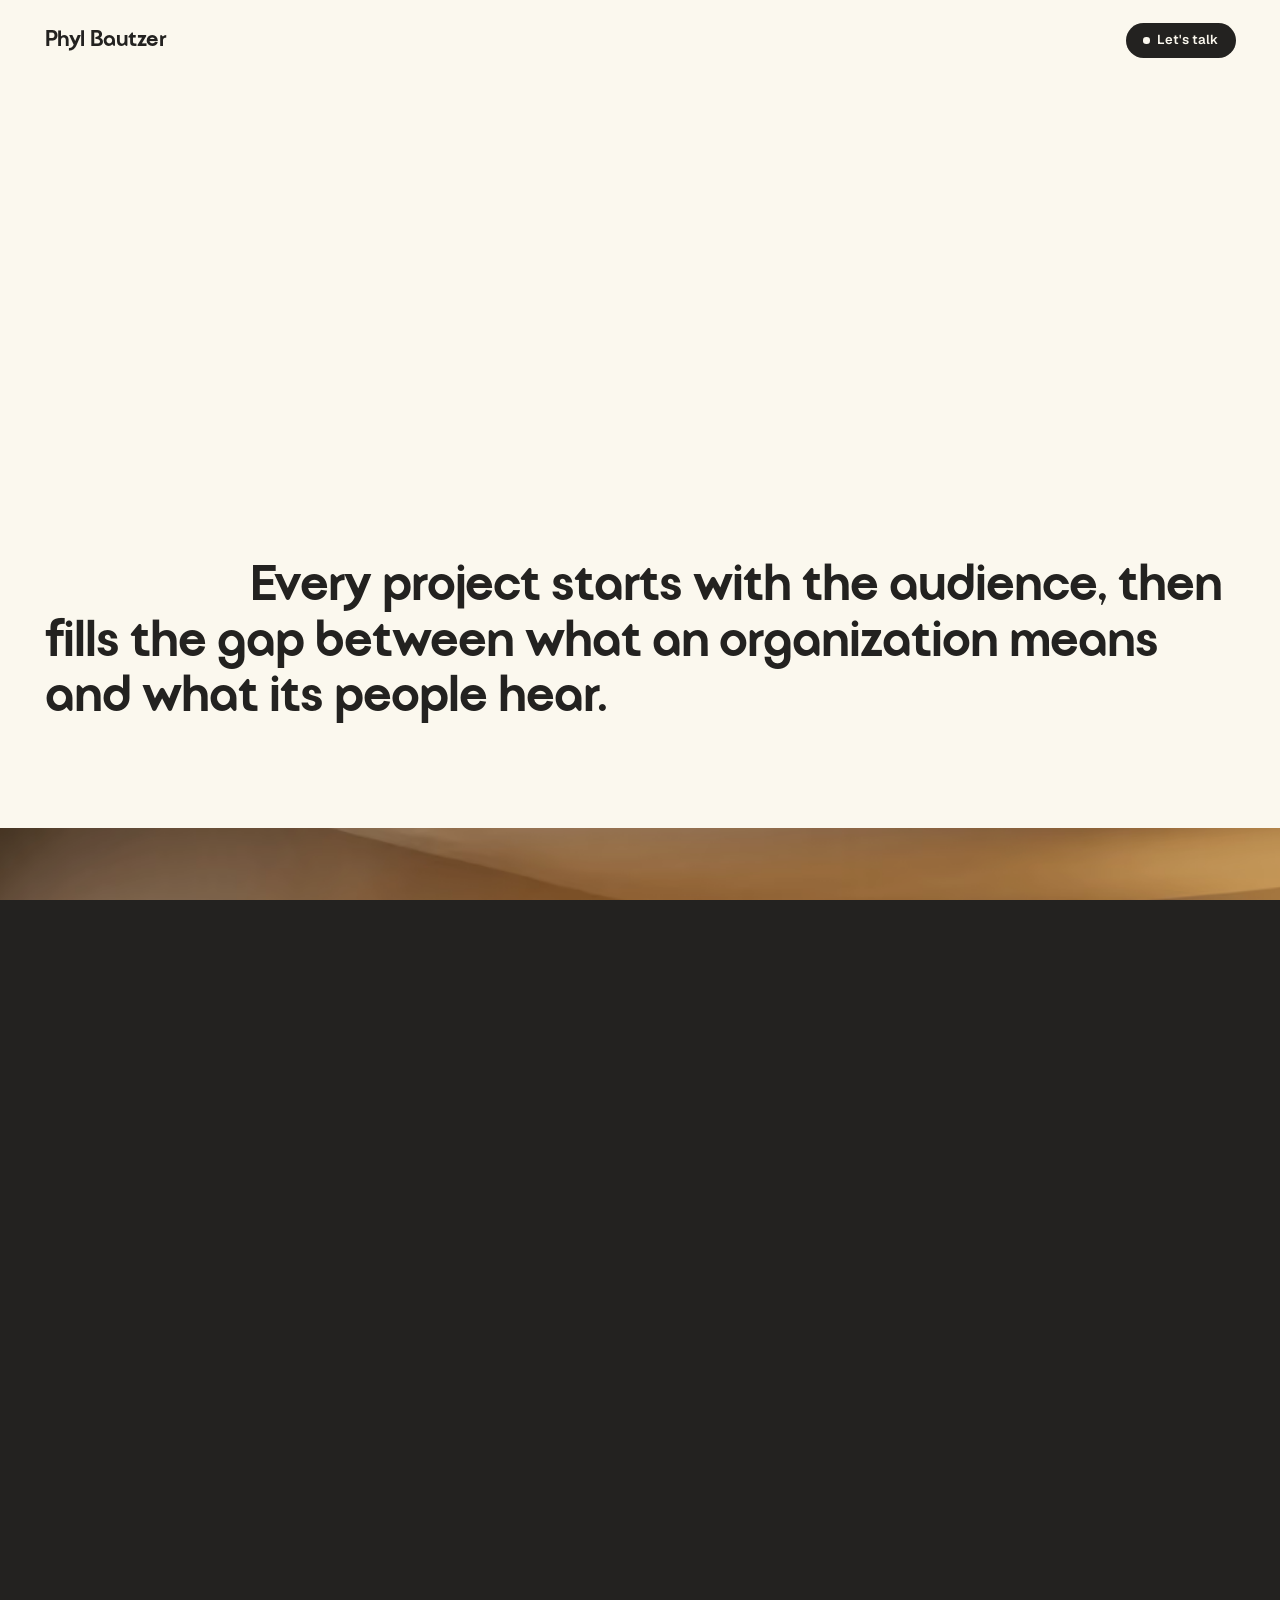
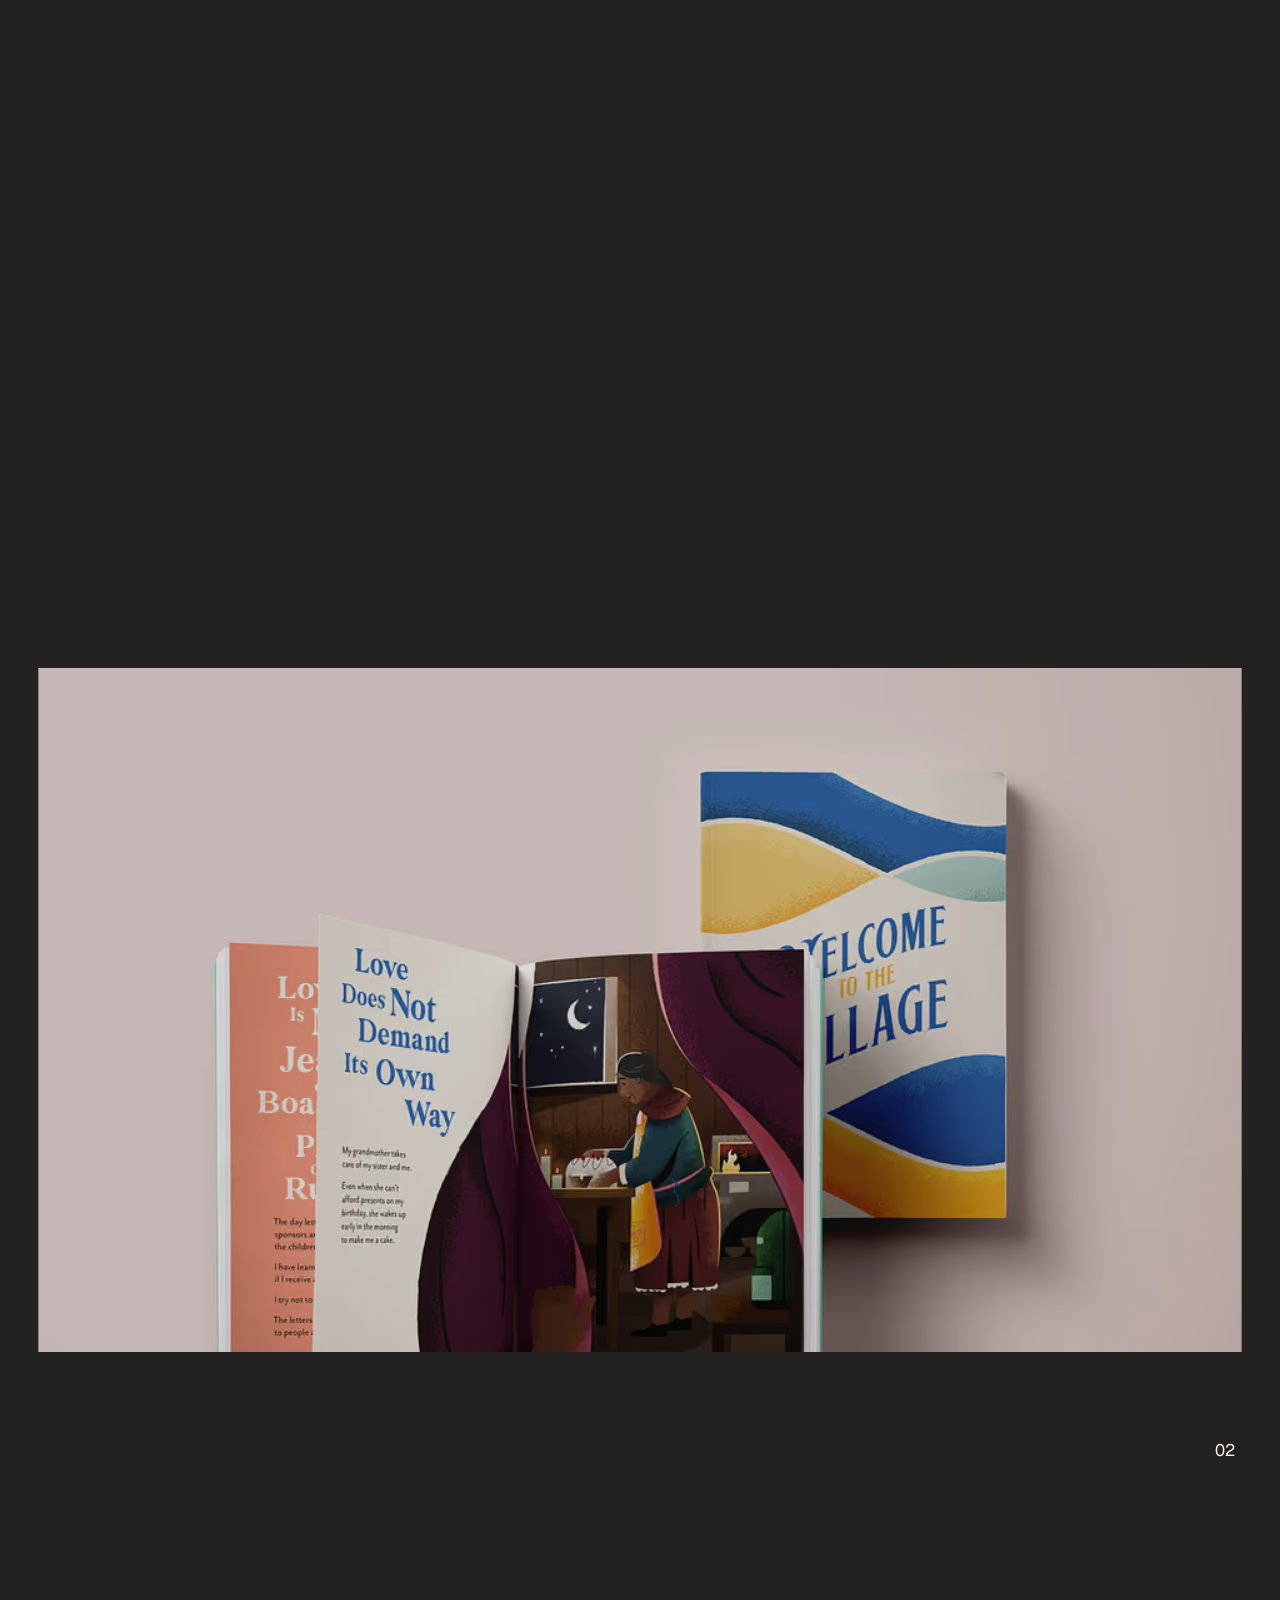
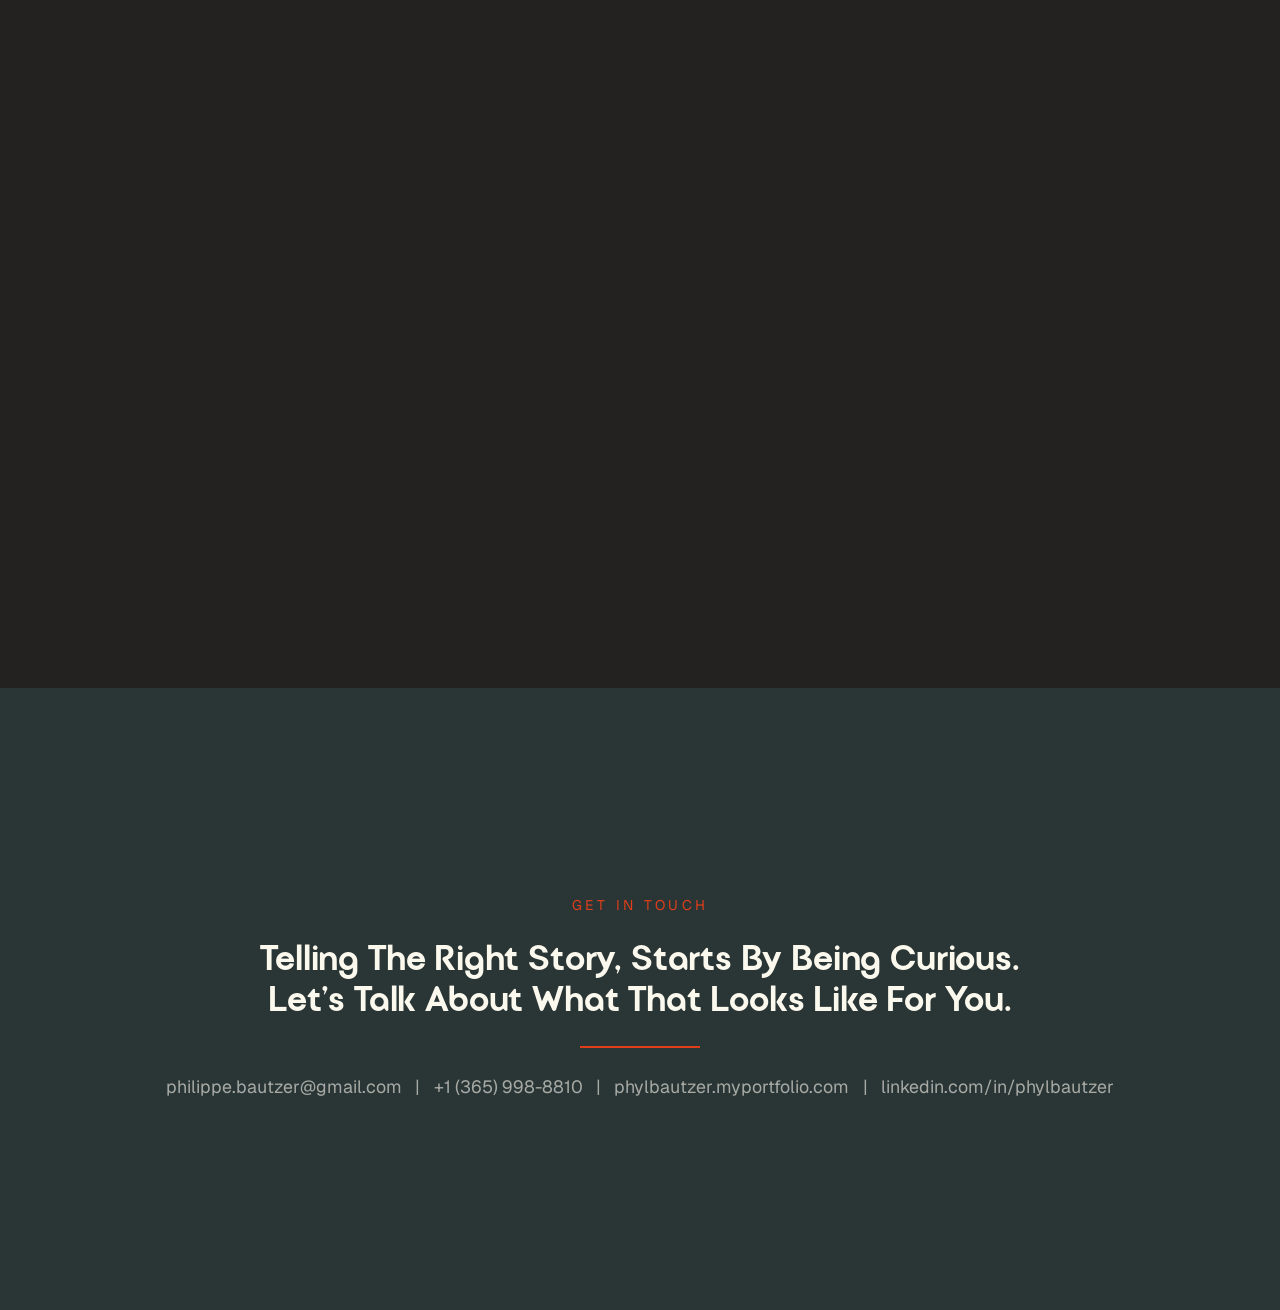
==== case-studies/index.html @ 1533881c "Add case studies index and redesign poapm and itv pages New /case-studies/ index with a gallery of b" ====
<!DOCTYPE html><html data-astro-transition-scope="astro-gyrtbwwo-1" lang="en"><head><meta charset="utf-8"><meta name="viewport" content="width=device-width, initial-scale=1, viewport-fit=cover"><meta name="theme-color" content="#232220"><meta name="color-scheme" content="light dark"><link rel="icon" href="/favicon.ico" sizes="32x32"><link rel="icon" href="/favicon.svg" type="image/svg+xml"><link rel="apple-touch-icon" href="/apple-touch-icon.png"><link rel="manifest" href="/manifest.webmanifest"><link rel="sitemap" href="/sitemap-index.xml"><link rel="alternate" type="text/plain" href="/llms.txt" title="llms.txt"><link rel="preload" href="/_astro/geist-latin-wght-normal.BgDaEnEv.woff2" as="font" type="font/woff2" crossorigin><link rel="preload" href="/_astro/GateRegular.BAkZHYo4.woff2" as="font" type="font/woff2" crossorigin><style>@font-face{font-family:'Gate';src:url('/_astro/GateRegular.BAkZHYo4.woff2') format('woff2');font-weight:400;font-style:normal;font-display:swap;}:root{--step-m2:clamp(0.6rem, 0.73rem + -0.14vw, 0.69rem);--step-m1:clamp(0.8rem, 0.85rem + -0.05vw, 0.83rem);--step-0:clamp(1rem, 0.98rem + 0.09vw, 1.06rem);--step-1:clamp(1.2rem, 1.12rem + 0.32vw, 1.42rem);--step-2:clamp(1.44rem, 1.28rem + 0.67vw, 1.89rem);--step-3:clamp(1.73rem, 1.45rem + 1.18vw, 2.52rem);--step-4:clamp(2.07rem, 1.62rem + 1.92vw, 3.35rem);--step-5:clamp(2.49rem, 1.79rem + 2.98vw, min(4.47rem, 11vw));--step-6:clamp(2.99rem, 1.94rem + 4.47vw, min(5.96rem, 11vw));--display-tracking:-0.02em}</style><title>Case Studies | Phyl Bautzer</title><meta name="description" content="Case studies by Phyl Bautzer, Creative Director and Creative Strategist: The Power of a Praying Mom and It Takes a Village, for Compassion."><meta name="author" content="Phyl Bautzer"><link rel="canonical" href="https://phylbautzer.com/case-studies/"><meta name="robots" content="index, follow, max-image-preview:large"><meta property="og:site_name" content="Phyl Bautzer"><meta property="og:type" content="website"><meta property="og:title" content="Case Studies | Phyl Bautzer"><meta property="og:description" content="Case studies by Phyl Bautzer, Creative Director and Creative Strategist: The Power of a Praying Mom and It Takes a Village, for Compassion."><meta property="og:locale" content="en_CA"><meta property="og:url" content="https://phylbautzer.com/case-studies/"><meta property="og:image" content="https://phylbautzer.com/og/work.jpg"><meta property="og:image:type" content="image/jpeg"><meta property="og:image:width" content="1200"><meta property="og:image:height" content="630"><meta property="og:image:alt" content="Phyl Bautzer, creative director and creative strategist"><meta name="twitter:card" content="summary_large_image"><meta name="twitter:title" content="Case Studies | Phyl Bautzer"><meta name="twitter:description" content="Case studies by Phyl Bautzer, Creative Director and Creative Strategist: The Power of a Praying Mom and It Takes a Village, for Compassion."><meta name="twitter:image" content="https://phylbautzer.com/og/work.jpg"><meta name="twitter:image:alt" content="Phyl Bautzer, creative director and creative strategist"><script type="application/ld+json">{"@context":"https://schema.org","@type":"CollectionPage","@id":"https://phylbautzer.com/case-studies/#webpage","url":"https://phylbautzer.com/case-studies/","name":"Case Studies | Phyl Bautzer","description":"Case studies by Phyl Bautzer, Creative Director and Creative Strategist: The Power of a Praying Mom and It Takes a Village, for Compassion.","inLanguage":"en","isPartOf":{"@id":"https://phylbautzer.com/#website"},"primaryImageOfPage":"https://phylbautzer.com/og/work.jpg","hasPart":[{"@id":"https://phylbautzer.com/work/power-of-a-praying-mom/#work"},{"@id":"https://phylbautzer.com/work/it-takes-a-village/#work"}]}</script><script type="application/ld+json">{"@context":"https://schema.org","@type":"BreadcrumbList","itemListElement":[{"@type":"ListItem","position":1,"name":"Home","item":"https://phylbautzer.com/"},{"@type":"ListItem","position":2,"name":"Case Studies","item":"https://phylbautzer.com/case-studies/"}]}</script><!-- Runs before first paint: flags JS, motion preference, the intro and CTA emphasis,
         so nothing flashes. Reads settings.json defaults, plus local tweaks when the
         control panel is available (dev, or ?tune). --><script>(function(){const defaults = {"type":{"base":17,"baseMobile":16,"ratio":1.333,"ratioMobile":1.2,"displayMaxVw":11,"displayTracking":-0.02},"intro":{"enabled":true,"oncePerSession":true,"lineDuration":0.9,"lineStagger":0.14,"hold":0.6,"exitDuration":0.2,"exitEase":"expo.inOut","autoAdvance":0.2},"loadIn":{"heroScaleFrom":1.1,"heroDuration":1.2,"navDelay":0.35,"ctaDelay":0.6,"stagger":0.07,"ease":"expo.out"},"scroll":{"smooth":true,"lerp":0.14,"wheelMultiplier":1.2,"touchMultiplier":1.2},"cursor":{"enabled":true,"size":12,"hoverSize":76,"ease":0.16,"hideNative":false,"labels":true},"transition":{"style":"curtain","duration":0.3,"ease":"expo.inOut","beatDuration":0.35,"beatHold":0.15,"flashCover":0.28,"flashWipe":0.25,"flashHold":0.3},"reveal":{"duration":0.9,"stagger":0.07,"offset":100,"ease":"expo.out","start":88},"images":{"revealDuration":0.9,"revealScale":1.08,"clipReveal":true,"parallax":6,"ease":"expo.out"},"hover":{"imageZoom":1.06,"duration":0.6,"magnetic":0.3},"cta":{"emphasis":"pulse","pulseEvery":5,"pulseDelay":8,"pulseRepeat":1,"magnetic":0.45,"scale":1},"toggle":{"duration":0.6,"stagger":0.06},"counters":{"enabled":true,"duration":1.2},"wipe":{"duration":0.25,"firstDuration":0.35},"texture":{"opacity":0.1,"cycle":48},"gallery":{"framePhase":0.7,"frameBottom":24,"frameSide":3}};
const isDev = false;
const hasIntro = false;

      (function () {
        var d = document.documentElement;
        var s = JSON.parse(JSON.stringify(defaults));
        var tune = isDev;
        try {
          if (new URLSearchParams(location.search).has('tune')) { sessionStorage.setItem('pb-tune-on', '1'); }
          if (sessionStorage.getItem('pb-tune-on') === '1') tune = true;
          if (tune) {
            var saved = JSON.parse(localStorage.getItem('pb-tune-v1') || 'null');
            if (saved) for (var g in saved) if (s[g]) for (var k in saved[g]) s[g][k] = saved[g][k];
          }
        } catch (e) {}
        window.__PB_SETTINGS__ = s;
        d.classList.add('js');
        var reduce = matchMedia('(prefers-reduced-motion: reduce)').matches;
        if (!reduce) d.classList.add('js-motion');
        d.dataset.cta = reduce ? 'none' : s.cta.emphasis;
        d.style.setProperty('--cta-pulse', s.cta.pulseEvery + 's');
        d.style.setProperty('--cta-pulse-delay', s.cta.pulseDelay + 's');
        d.style.setProperty('--cta-pulse-count', s.cta.pulseRepeat > 0 ? String(s.cta.pulseRepeat) : 'infinite');
        d.style.setProperty('--cta-scale', s.cta.scale);
        var seen = false;
        try { seen = s.intro.oncePerSession && sessionStorage.getItem('pb-intro-seen') === '1'; } catch (e) {}
        if (hasIntro && s.intro.enabled && !seen) d.dataset.intro = 'play';
        // Failsafe: if the motion script has not started within 4s, show everything.
        setTimeout(function () {
          if (!window.__PB_READY__) { d.classList.remove('js-motion'); delete d.dataset.intro; }
        }, 4000);
      })();
    })();</script><meta name="astro-view-transitions-enabled" content="true"><meta name="astro-view-transitions-fallback" content="swap"><script type="module" src="/_astro/ClientRouter.astro_astro_type_script_index_0_lang.IPpo8kEv.js"></script><style>@keyframes astroFadeInOut{0%{opacity:1}to{opacity:0}}@keyframes astroFadeIn{0%{opacity:0;mix-blend-mode:plus-lighter}to{opacity:1;mix-blend-mode:plus-lighter}}@keyframes astroFadeOut{0%{opacity:1;mix-blend-mode:plus-lighter}to{opacity:0;mix-blend-mode:plus-lighter}}@keyframes astroSlideFromRight{0%{transform:translate(100%)}}@keyframes astroSlideFromLeft{0%{transform:translate(-100%)}}@keyframes astroSlideToRight{to{transform:translate(100%)}}@keyframes astroSlideToLeft{to{transform:translate(-100%)}}@media (prefers-reduced-motion){::view-transition-group(*),::view-transition-old(*),::view-transition-new(*),[data-astro-transition-scope]{animation:none!important}}.astro-route-announcer{clip:rect(0 0 0 0);clip-path:inset(50%);white-space:nowrap;width:1px;height:1px;position:absolute;top:0;left:0;overflow:hidden}@font-face{font-family:Geist Variable;font-style:normal;font-display:swap;font-weight:100 900;src:url(/_astro/geist-cyrillic-ext-wght-normal.DjL33-gN.woff2)format("woff2-variations");unicode-range:U+460-52F,U+1C80-1C8A,U+20B4,U+2DE0-2DFF,U+A640-A69F,U+FE2E-FE2F}@font-face{font-family:Geist Variable;font-style:normal;font-display:swap;font-weight:100 900;src:url(/_astro/geist-cyrillic-wght-normal.BEAKL7Jp.woff2)format("woff2-variations");unicode-range:U+301,U+400-45F,U+490-491,U+4B0-4B1,U+2116}@font-face{font-family:Geist Variable;font-style:normal;font-display:swap;font-weight:100 900;src:url(/_astro/geist-vietnamese-wght-normal.6IgcOCM7.woff2)format("woff2-variations");unicode-range:U+102-103,U+110-111,U+128-129,U+168-169,U+1A0-1A1,U+1AF-1B0,U+300-301,U+303-304,U+308-309,U+323,U+329,U+1EA0-1EF9,U+20AB}@font-face{font-family:Geist Variable;font-style:normal;font-display:swap;font-weight:100 900;src:url(/_astro/geist-latin-ext-wght-normal.DC-KSUi6.woff2)format("woff2-variations");unicode-range:U+100-2BA,U+2BD-2C5,U+2C7-2CC,U+2CE-2D7,U+2DD-2FF,U+304,U+308,U+329,U+1D00-1DBF,U+1E00-1E9F,U+1EF2-1EFF,U+2020,U+20A0-20AB,U+20AD-20C0,U+2113,U+2C60-2C7F,U+A720-A7FF}@font-face{font-family:Geist Variable;font-style:normal;font-display:swap;font-weight:100 900;src:url(/_astro/geist-latin-wght-normal.BgDaEnEv.woff2)format("woff2-variations");unicode-range:U+??,U+131,U+152-153,U+2BB-2BC,U+2C6,U+2DA,U+2DC,U+304,U+308,U+329,U+2000-206F,U+20AC,U+2122,U+2191,U+2193,U+2212,U+2215,U+FEFF,U+FFFD}@font-face{font-family:Poppins;font-style:normal;font-display:swap;font-weight:400;src:url(/_astro/poppins-latin-400-normal.cpxAROuN.woff2)format("woff2"),url(/_astro/poppins-latin-400-normal.BOb3E3N0.woff)format("woff")}@font-face{font-family:Poppins;font-style:normal;font-display:swap;font-weight:400;src:url(/_astro/poppins-latin-ext-400-normal.by3JarPu.woff2)format("woff2"),url(/_astro/poppins-latin-ext-400-normal.DaBSavcJ.woff)format("woff")}:root{--dark:#232220;--light:#fbf8ee;--hairline:#23222024;--hairline-dark:#fbf8ee29;--flag:#ffd84d;--accent:#e03e1a;--gold:#f1d284;--body-on-light:.78;--body-on-dark:.7;--font-display:"Gate", "Poppins", ui-sans-serif, system-ui, sans-serif;--font-body:"Geist Variable", "Geist", ui-sans-serif, system-ui, -apple-system, "Segoe UI", sans-serif;--gutter:clamp(1rem, 3.5vw, 3.5rem);--frame:clamp(.5rem, 1vw, 1rem);--max:90rem;--text-max:40rem;--header-h:5rem;--radius:0;--ease-out:cubic-bezier(.16, 1, .3, 1);--ease-in-out:cubic-bezier(.87, 0, .13, 1);--dur-fast:.3s;--dur-base:.6s;--dur-slow:.9s;--bg:var(--light);--fg:var(--dark);--body-opacity:var(--body-on-light);--rule:var(--hairline);color-scheme:light}*,:before,:after{box-sizing:border-box}*{margin:0}html{-webkit-text-size-adjust:100%;text-size-adjust:100%}html.lenis,html.lenis body{height:auto}.lenis.lenis-smooth{scroll-behavior:auto!important}.lenis.lenis-stopped{overflow:hidden}body{background:var(--bg);color:var(--fg);font-family:var(--font-body);font-size:var(--step-0);font-feature-settings:"ss01", "cv11";-webkit-font-smoothing:antialiased;-moz-osx-font-smoothing:grayscale;text-rendering:optimizelegibility;line-height:1.6;overflow-x:clip}img,video,svg{max-width:100%;height:auto;display:block}picture{display:contents}a{color:inherit;text-decoration:none}button{font:inherit;color:inherit;cursor:pointer;background:0 0;border:0;padding:0}ul[role=list],ol[role=list]{padding:0;list-style:none}::selection{background:var(--fg);color:var(--bg)}:focus-visible{outline-offset:4px;border-radius:2px;outline:2px solid}.sr-only{clip:rect(0 0 0 0);white-space:nowrap;border:0;width:1px;height:1px;margin:-1px;padding:0;overflow:hidden;position:absolute!important}.skip-link{z-index:1000;background:var(--light);color:var(--dark);border-radius:999px;padding:.75rem 1rem;font-weight:600;position:fixed;top:.75rem;left:.75rem;transform:translateY(-200%)}.skip-link:focus{transform:none}.ground-dark{--bg:var(--dark);--fg:var(--light);--body-opacity:var(--body-on-dark);--rule:var(--hairline-dark);background:var(--bg);color:var(--fg);color-scheme:dark}.ground-light{--bg:var(--light);--fg:var(--dark);--body-opacity:var(--body-on-light);--rule:var(--hairline);background:var(--bg);color:var(--fg)}.display,.h1,.h2,.h3,.h4,.statement{font-family:var(--font-display);letter-spacing:var(--display-tracking,-.02em);text-wrap:balance;font-weight:400}.display{font-size:var(--step-6);line-height:1}.h1{font-size:var(--step-5);line-height:1.02}.statement{font-size:var(--step-4);line-height:1.1}.h2{font-size:var(--step-3);line-height:1.15}.h3{font-size:var(--step-2);line-height:1.2}.h4{font-size:var(--step-1);letter-spacing:-.01em;line-height:1.3}.lead{font-size:var(--step-1);opacity:var(--body-opacity);text-wrap:pretty;line-height:1.5}.body,.prose p,.prose li{font-size:var(--step-0);opacity:var(--body-opacity);text-wrap:pretty;line-height:1.7}.prose strong,.body strong{opacity:1;color:var(--fg);font-weight:700}.small{font-size:var(--step-m1);line-height:1.6}.kicker{font-family:var(--font-body);font-size:var(--step-m1);letter-spacing:.22em;text-transform:uppercase;text-wrap:balance;align-items:baseline;gap:.75em;font-weight:500;line-height:1.4;display:inline-flex}.kicker__part{white-space:nowrap}.kicker__part--wrap{white-space:normal}.label{font-size:var(--step-m1);letter-spacing:.08em;text-transform:uppercase;opacity:var(--body-opacity);font-weight:700}.wrap{width:100%;max-width:calc(var(--max) + var(--gutter) * 2);padding-inline:var(--gutter);margin-inline:auto}.stack>*+*{margin-top:var(--stack,1.5rem)}.grid-12{grid-template-columns:repeat(12,minmax(0,1fr));column-gap:clamp(1rem,2.5vw,2.5rem);display:grid}.rule{background:var(--rule);border:0;height:1px}.btn{--btn-bg:var(--fg);--btn-fg:var(--bg);background:var(--btn-bg);color:var(--btn-fg);font-size:var(--step-0);white-space:nowrap;isolation:isolate;transition:transform var(--dur-base) var(--ease-out), background-color var(--dur-base), color var(--dur-base);border-radius:999px;align-items:center;gap:.6em;padding:.95em 1.5em;font-weight:600;line-height:1;display:inline-flex;position:relative}.ground-dark .btn--primary{--btn-bg:var(--light);--btn-fg:var(--dark)}.ground-light .btn--primary{--btn-bg:var(--dark);--btn-fg:var(--light)}.btn--ghost{--btn-bg:transparent;--btn-fg:var(--fg);box-shadow:inset 0 0 0 1px}.btn .arrow{transition:transform var(--dur-base) var(--ease-out)}.btn:hover .arrow{transform:translate(.25em)}.link{align-items:center;gap:.5em;padding-bottom:.2em;font-weight:600;display:inline-flex;position:relative}.link:after{content:"";transform-origin:100%;height:1px;transition:transform var(--dur-base) var(--ease-out);background:currentColor;position:absolute;bottom:0;left:0;right:0;transform:scaleX(1)}.link:hover:after{transform-origin:0;animation:link-swipe .8s var(--ease-out)}@keyframes link-swipe{0%{transform-origin:100%;transform:scaleX(1)}49%{transform-origin:100%;transform:scaleX(0)}50%{transform-origin:0}to{transform-origin:0;transform:scaleX(1)}}.site-header{z-index:100;height:var(--header-h);padding-inline:var(--gutter);color:var(--light);pointer-events:none;transition:color var(--dur-base) var(--ease-out), translate var(--dur-base) var(--ease-out);justify-content:space-between;align-items:center;gap:1rem;display:flex;position:fixed;inset:0 0 auto}.site-header:before{content:"";z-index:-1;background:color-mix(in srgb, var(--dark) 82%, transparent);backdrop-filter:blur(14px);opacity:0;transition:opacity var(--dur-base) var(--ease-out), background-color var(--dur-base) var(--ease-out);position:absolute;inset:0}.site-header.is-scrolled:before{opacity:1}.site-header[data-on=light]:before{background:color-mix(in srgb, var(--light) 86%, transparent)}.site-header>*{pointer-events:auto}.site-header[data-on=light]{color:var(--dark)}.site-header.is-hidden{translate:0 -100%}.site-header.is-hidden:before{opacity:0}.site-header.is-hidden .cta-talk{translate:0 var(--header-h)!important}.wordmark{font-family:var(--font-display);font-size:var(--step-1);letter-spacing:-.02em;white-space:nowrap;line-height:1}.nav{gap:clamp(1.25rem,2.5vw,2.5rem);margin-left:auto;margin-right:clamp(1rem,2vw,2rem);display:flex}.nav a{font-size:var(--step-m1);letter-spacing:.01em;padding-block:.4em;font-weight:500;position:relative}.nav a:after{content:"";transform-origin:0;height:1px;transition:transform var(--dur-base) var(--ease-out);background:currentColor;position:absolute;bottom:.1em;left:0;right:0;transform:scaleX(0)}.nav a:hover:after,.nav a[aria-current=page]:after{transform:scaleX(1)}.cta-talk{--cta-bg:var(--light);--cta-fg:var(--dark);--cta-scale:1;background:var(--cta-bg);color:var(--cta-fg);font-size:var(--step-m1);white-space:nowrap;transition:background-color var(--dur-base) var(--ease-out), color var(--dur-base) var(--ease-out), translate var(--dur-base) var(--ease-out);will-change:transform;border-radius:999px;align-items:center;gap:.55em;padding:.85em 1.35em;font-weight:600;line-height:1;display:inline-flex;position:relative;scale:var(--cta-scale)!important}.site-header[data-on=light] .cta-talk{--cta-bg:var(--dark);--cta-fg:var(--light)}.cta-talk .dot{background:currentColor;border-radius:50%;width:.5em;height:.5em}.cta-talk:before{content:"";border-radius:inherit;box-shadow:0 0 0 0 var(--cta-bg);opacity:0;pointer-events:none;position:absolute;inset:0}html[data-cta=pulse] .cta-talk:before{animation:cta-pulse var(--cta-pulse,5s) var(--ease-out) var(--cta-pulse-delay,8s) var(--cta-pulse-count,1)}html[data-cta=glow] .cta-talk{box-shadow:0 0 2.5rem -.25rem color-mix(in srgb, var(--cta-bg) 70%, transparent)}@keyframes cta-pulse{0%{opacity:.55;box-shadow:0 0 0 0 var(--cta-bg)}22%{opacity:0;box-shadow:0 0 0 .85rem var(--cta-bg)}to{opacity:0;box-shadow:0 0 0 .85rem var(--cta-bg)}}.menu-btn{display:none}@media (width<=47.99rem){:root{--header-h:4.25rem}.nav{display:none}.menu-btn{font-size:var(--step-m1);align-items:center;gap:.5em;margin-left:auto;padding:.6em .2em;font-weight:600;display:inline-flex}.menu-btn .bars{width:1.25em;height:.6em;position:relative}.menu-btn .bars:before,.menu-btn .bars:after{content:"";height:1.5px;transition:transform var(--dur-base) var(--ease-out), top var(--dur-base) var(--ease-out);background:currentColor;position:absolute;left:0;right:0}.menu-btn .bars:before{top:0}.menu-btn .bars:after{top:calc(100% - 1.5px)}.menu-btn[aria-expanded=true] .bars:before{top:50%;transform:rotate(45deg)}.menu-btn[aria-expanded=true] .bars:after{top:50%;transform:rotate(-45deg)}.cta-talk{padding:.75em 1.1em}.site-header .cta-talk .label-long{display:none}}.mobile-menu{z-index:90;padding:calc(var(--header-h) + 2rem) var(--gutter) 2.5rem;background:var(--dark);color:var(--light);clip-path:inset(0 0 100%);visibility:hidden;transition:clip-path var(--dur-base) var(--ease-in-out), visibility 0s var(--dur-base);flex-direction:column;justify-content:flex-end;display:flex;position:fixed;inset:0}.mobile-menu.is-open{clip-path:inset(0);visibility:visible;transition:clip-path var(--dur-base) var(--ease-in-out)}.mobile-menu a.big{font-family:var(--font-display);font-size:var(--step-4);letter-spacing:-.02em;line-height:1.15;display:block}.mobile-menu .small{opacity:.72;margin-top:2rem}.intro{z-index:200;padding-inline:var(--gutter);background:var(--dark);color:var(--light);align-items:center;display:none;position:fixed;inset:0}html[data-intro=play] .intro{display:flex}html[data-intro=play] body{overflow:hidden}.intro__text{font-family:var(--font-display);font-size:var(--step-5);letter-spacing:var(--display-tracking);max-width:18ch;line-height:1.05}.intro__line{margin-bottom:-.08em;padding-bottom:.08em;display:block;overflow:hidden}.intro__line>span{display:block}.intro__line:last-child>span{opacity:.5}.intro__skip{right:var(--gutter);font-size:var(--step-m1);letter-spacing:.2em;text-transform:uppercase;opacity:.6;position:absolute;bottom:2rem}.intro__skip:hover,.intro__skip:focus-visible{opacity:1}.curtain{z-index:150;background:var(--dark);pointer-events:none;place-items:center;display:grid;position:fixed;inset:0;transform:translateY(100%)}.curtain__belief{padding-inline:var(--gutter);text-align:center;font-family:var(--font-display);font-size:var(--step-2);letter-spacing:-.01em;color:var(--light);place-items:center;margin:0;line-height:1.2;display:grid}.curtain__part{opacity:0;grid-area:1/1}.cursor{z-index:300;width:var(--cursor-size,12px);height:var(--cursor-size,12px);margin:calc(var(--cursor-size,12px) / -2) 0 0 calc(var(--cursor-size,12px) / -2);background:var(--light);mix-blend-mode:difference;pointer-events:none;opacity:0;transition:width var(--dur-base) var(--ease-out), height var(--dur-base) var(--ease-out), margin var(--dur-base) var(--ease-out), opacity var(--dur-fast), background-color var(--dur-fast);will-change:transform;border-radius:50%;place-items:center;display:grid;position:fixed;top:0;left:0}.cursor.is-visible{opacity:1}.cursor.has-label{mix-blend-mode:normal;background:var(--light)}.cursor__label{letter-spacing:.06em;text-transform:uppercase;color:var(--dark);opacity:0;transition:opacity var(--dur-fast);white-space:nowrap;text-align:center;font-size:.72rem;font-weight:600;line-height:1.15}.cursor.has-label .cursor__label{opacity:1}.cursor.has-label.is-compact{background:#fbf8ee24;box-shadow:inset 0 0 0 1px #fbf8ee8c}.cursor.is-compact .cursor__label{letter-spacing:.14em;color:var(--light);font-size:.56rem}html.hide-native-cursor,html.hide-native-cursor a,html.hide-native-cursor button{cursor:none}@media (hover:none),(pointer:coarse){.cursor{display:none}}.media{background:color-mix(in srgb, var(--fg) 8%, var(--bg));position:relative;overflow:hidden}.media img{object-fit:cover;width:100%;height:100%}.media--rounded{border-radius:var(--radius)}[data-parallax] img{scale:1.12}.hero{isolation:isolate;align-items:flex-end;min-height:100svh;display:flex;position:relative;overflow:hidden}.hero__media{z-index:-2;position:absolute;inset:0}.hero__media img{object-fit:cover;width:100%;height:100%}.hero:after{content:"";z-index:-1;background:linear-gradient(to top right,#232220b3 0%,#23222059 30%,#23222000 55%);position:absolute;inset:0}.hero__content{width:100%;padding:calc(var(--header-h) + 3rem) var(--gutter) clamp(3rem, 7vw, 6rem);grid-template-columns:minmax(0,1fr);gap:clamp(1.25rem,2.5vw,2rem);display:grid}.hero__title{max-width:19ch}.hero__sub{max-width:38rem}.hero__actions{flex-wrap:wrap;align-items:center;gap:1rem 1.75rem;display:flex}.scroll-cue{right:var(--gutter);writing-mode:vertical-rl;font-size:var(--step-m1);letter-spacing:.2em;text-transform:uppercase;opacity:.7;position:absolute;bottom:clamp(3rem,7vw,6rem)}@media (width<=47.99rem){.scroll-cue{display:none}}.proof{grid-template-columns:repeat(3,minmax(0,1fr));gap:clamp(1.5rem,4vw,4rem);display:grid}.proof__item{border-top:1px solid var(--rule);padding-top:1.5rem}.stat-value{font-family:var(--font-display);font-size:var(--step-5);letter-spacing:var(--display-tracking);font-variant-numeric:tabular-nums;line-height:1;display:block}.stat-label{max-width:22ch;margin-top:.85rem;display:block}@media (width<=47.99rem){.proof{grid-template-columns:1fr}}.feature{isolation:isolate;background:var(--dark);min-height:100svh;color:var(--light);align-items:flex-end;display:flex;position:relative;overflow:hidden}.feature__media{inset:var(--frame);z-index:-2;position:absolute;overflow:hidden}.feature__media img{object-fit:cover;width:100%;height:100%}.feature:after{content:"";inset:var(--frame);z-index:-1;background:linear-gradient(#23222000 45%,#23222073 72%,#232220c7 100%);position:absolute}.feature__hit{z-index:0;position:absolute;inset:0}.feature__content a{pointer-events:auto}.feature__content{z-index:1;pointer-events:none;width:100%;padding:0 calc(var(--gutter) + var(--frame)) calc(clamp(2rem, 5vw, 4rem) + var(--frame));grid-template-columns:minmax(0,1.4fr) minmax(0,1fr);align-items:end;gap:1.5rem 4rem;display:grid;position:relative}.feature__aside{justify-items:start;gap:1rem;display:grid}.feature__result .stat-value{font-size:var(--step-4)}.feature__link:after{content:"";z-index:1;position:absolute;inset:0}.feature__link:focus-visible{outline:none}.feature__link:focus-visible .link-text{outline-offset:6px;outline:2px solid}.roles{font-size:var(--step-m1);opacity:var(--body-opacity)}.roles dt{font-weight:700;display:inline}.roles dd{margin:0;display:inline}@media (width<=47.99rem){.feature{min-height:88svh}.feature__content{grid-template-columns:1fr}}.split{grid-template-columns:minmax(0,5fr) minmax(0,7fr);gap:clamp(2rem,6vw,6rem);display:grid}@media (width<=47.99rem){.split{grid-template-columns:1fr}}.steps{counter-reset:step;gap:0;display:grid}.step{border-top:1px solid var(--rule);grid-template-columns:4rem minmax(0,1fr);gap:1rem;padding-block:1.75rem;display:grid}.step:last-child{border-bottom:1px solid var(--rule)}.step__num{font-family:var(--font-display);font-size:var(--step-1);opacity:var(--body-opacity);font-variant-numeric:tabular-nums}.step__title{margin-bottom:.5rem}.service-list{display:grid}.service-row{border-top:1px solid var(--rule);grid-template-columns:minmax(0,5fr) minmax(0,6fr) auto;align-items:baseline;gap:1rem 2rem;padding-block:clamp(1.5rem,3vw,2.25rem);display:grid;position:relative}.service-row:last-child{border-bottom:1px solid var(--rule)}.service-row .offer__tag{vertical-align:middle;font-family:var(--font-body,inherit);margin-left:.75rem}.service-row .arrow{transition:transform var(--dur-base) var(--ease-out)}.service-row:hover .arrow{transform:translate(.4em)}@media (width<=47.99rem){.service-row{grid-template-columns:1fr}.service-row .arrow{display:none}}.cta-band{text-align:left}.cta-band__inner{justify-items:start;gap:2rem;max-width:60rem;display:grid}.page-head{padding-top:calc(var(--header-h) + clamp(4rem, 10vw, 9rem));padding-bottom:clamp(3rem,7vw,6rem)}.page-head__title{max-width:18ch;margin-top:1.5rem}.page-head__intro{max-width:42rem;margin-top:2rem}.toggle{box-shadow:inset 0 0 0 1px var(--rule);isolation:isolate;border-radius:999px;grid-auto-columns:1fr;grid-auto-flow:column;padding:.3rem;display:inline-grid;position:relative}.toggle__btn{z-index:1;font-size:var(--step-m1);white-space:nowrap;transition:color var(--dur-base) var(--ease-out);border-radius:999px;padding:.75em 1.4em;font-weight:600;position:relative}.toggle__btn[aria-pressed=true]{color:var(--bg)}.toggle__pill{z-index:0;background:var(--fg);width:calc(50% - .3rem);transition:transform var(--toggle-dur,var(--dur-base)) var(--ease-out);border-radius:999px;position:absolute;top:.3rem;bottom:.3rem;left:.3rem}.toggle[data-active=agency] .toggle__pill{transform:translate(100%)}.work-intro{grid-template-columns:minmax(0,1fr) auto;align-items:end;gap:2rem;display:grid}@media (width<=47.99rem){.work-intro{grid-template-columns:1fr}}.framing{max-width:38rem;min-height:3.4em}.framing [hidden]{display:none}.work-grid{grid-template-columns:repeat(2,minmax(0,1fr));align-items:start;gap:clamp(3.5rem,6vw,6rem) clamp(1.5rem,4vw,4rem);padding-top:clamp(3rem,6vw,5rem);display:grid;position:relative}.card{min-width:0;position:relative}.work-grid[hidden]{display:none}.card__media{aspect-ratio:3/2;border-radius:calc(var(--radius) * .6)}.card__media img{transition:transform var(--hover-dur,var(--dur-base)) var(--ease-out)}.card:hover .card__media img,.card:focus-within .card__media img{transform:scale(var(--hover-zoom,1.06))}.card__meta{flex-wrap:wrap;justify-content:space-between;align-items:center;gap:.5rem 1rem;min-height:1.9rem;margin-top:1.25rem;display:flex}.card__year{font-size:var(--step-m1);letter-spacing:.18em;text-transform:uppercase;opacity:var(--body-opacity);white-space:nowrap;font-weight:500}.card__agency{opacity:var(--body-opacity);margin-top:.35rem}.card__title{margin-top:.4rem}.card__summary{max-width:34rem;margin-top:.75rem}.card__tags{align-items:center;gap:.85rem;display:inline-flex}.card__roles{margin-top:1rem}.card__link:after{content:"";z-index:1;position:absolute;inset:0}@media (width<=47.99rem){.work-grid{grid-template-columns:1fr}}.tag{font-family:var(--font-body);font-size:var(--step-m1);letter-spacing:.14em;text-transform:uppercase;white-space:nowrap;border-radius:999px;align-items:center;padding:.45em .85em;font-weight:600;line-height:1;display:inline-flex;box-shadow:inset 0 0 0 1px}.sector-heading{clip:rect(0 0 0 0);white-space:nowrap;border:0;width:1px;height:1px;margin:-1px;padding:0;overflow:hidden;position:absolute!important}.p-hero{isolation:isolate;background:var(--dark);min-height:100svh;color:var(--light);align-items:flex-end;display:flex;position:relative;overflow:hidden}.p-hero__media{z-index:-2;position:absolute;inset:0}.p-hero__media img{object-fit:cover;width:100%;height:100%}.p-hero__media:after{content:"";pointer-events:none;background:linear-gradient(#232220c7 0%,#23222066 45%,#23222000 100%);height:30%;position:absolute;inset:0 0 auto}.p-hero:after{content:"";z-index:-1;background:linear-gradient(#2322201a 28%,#2322209e 65%,#232220f0 100%);position:absolute;inset:0}.p-hero__content{width:100%;min-width:0;padding:calc(var(--header-h) + 3rem) var(--gutter) clamp(3rem, 6vw, 5rem);grid-template-columns:minmax(0,1fr);gap:1.5rem;display:grid}.p-hero__title{max-width:15ch}.p-hero__headline{max-width:40rem}.p-meta{border-bottom:1px solid var(--rule);grid-template-columns:repeat(auto-fit,minmax(11rem,1fr));gap:2rem;padding-block:clamp(2.5rem,5vw,4rem);display:grid}.p-meta__value.p-meta__value--words{font-size:var(--step-1);line-height:1.35}.p-meta__value{font-family:var(--font-display);font-size:var(--step-3);letter-spacing:var(--display-tracking);margin-bottom:.4rem;line-height:1;display:block}.p-meta__result .small{opacity:var(--body-opacity);max-width:22ch;display:block}.p-meta dt{margin-bottom:.6rem}.p-meta dd{font-size:var(--step-0);margin:0;line-height:1.5}.p-meta ul{padding:0;list-style:none}@media (width<=47.99rem){.p-meta{grid-template-columns:1fr 1fr}}.cs{--label:minmax(0, 3fr)}.cs-sec{grid-template-columns:[full-start] var(--gutter) [wide-start] minmax(0, 1fr) [label-start] minmax(0, 14rem) [label-end] 2rem [text-start] minmax(0, var(--text-max)) [text-end] minmax(0, 1fr) [wide-end] var(--gutter) [full-end];row-gap:0;padding-block:clamp(4rem,9vw,8rem) 0;display:grid}.cs-sec:last-child{padding-bottom:clamp(4rem,9vw,8rem)}.cs-sec>*{grid-column:text}.cs-sec>*+*{margin-top:1.4rem}.cs-sec>.cs-label{grid-area:1/label/span 2;align-self:start;margin:.45rem 0 0}.cs-sec>.cs-label+*{margin-top:0}.cs-sec>h3{font-family:var(--font-display);font-weight:400;font-size:var(--step-2);letter-spacing:-.015em;margin-top:2.5rem;line-height:1.2}.cs-sec:not(.cs-sec--titled)>p:first-of-type,.cs-sec--titled>p:nth-of-type(2){font-size:var(--step-1);line-height:1.55}.cs-sec--titled>.cs-label{margin-top:calc(var(--step-3) * .4)}.cs-sec>.cs-title{max-width:22ch}.cs-sec>.cs-title+*{margin-top:clamp(1.25rem,2.2vw,2rem)}.cs-sec>ul,.cs-sec>ol{padding-left:1.2em}.cs-sec>ul li+li,.cs-sec>ol li+li{margin-top:.5rem}.cs-sec>blockquote{font-family:var(--font-display);font-size:var(--step-3);letter-spacing:-.015em;border:0;margin-block:2.5rem;padding:0;line-height:1.2}.cs-sec>blockquote p{opacity:1;font-size:inherit;line-height:inherit}.cs-sec>.m{margin-top:clamp(2.5rem,6vw,5rem)}.cs-sec>.m+.m{margin-top:clamp(1rem,2.5vw,2rem)}.cs-sec>.m+:not(.m){margin-top:clamp(2.5rem,6vw,5rem)}.m--full{grid-column:full}.m--wide{grid-column:wide}.m--inset{grid-column:text}.m--half{grid-column:wide;grid-template-columns:1fr 1fr;gap:clamp(1rem,2.5vw,2rem);display:grid}.m figure,.m .media{margin:0}.m .media{border-radius:0}.m--wide .media,.m--inset .media,.m--half .media{border-radius:calc(var(--radius) * .6)}.m--half .media{aspect-ratio:4/5}.m figcaption{font-size:var(--step-m1);opacity:var(--body-opacity);padding-inline:var(--gutter);margin-top:.75rem}.m--wide figcaption,.m--inset figcaption,.m--half figcaption{padding-inline:0}@media (width<=63.99rem){.cs-sec{grid-template-columns:[full-start] var(--gutter) [wide-start label-start text-start] minmax(0, 1fr) [wide-end label-end text-end] var(--gutter) [full-end]}.cs-sec>.cs-label{grid-row:auto;margin-bottom:1.25rem}.cs-sec--titled>.cs-label{margin-top:0;margin-bottom:1rem}.m--half{grid-template-columns:1fr}}.results{grid-template-columns:repeat(2,minmax(0,1fr));gap:0 clamp(2rem,5vw,5rem);display:grid;grid-column:wide!important;margin-block:.5rem 3rem!important}.results__item{border-top:1px solid var(--rule);padding-block:1.75rem}.results:has(>.results__item:only-child){grid-template-columns:minmax(0,1fr)}.cs-sec--titled:has(>.results,>.cs-outcome)>.cs-label{grid-area:auto/text;margin:0 0 1rem}.cs-sec--titled:has(>.results,>.cs-outcome)>.cs-title{grid-area:auto/text}.results .stat-value{font-size:var(--step-6)}.results .stat-label{font-size:var(--step-0);max-width:26ch;opacity:var(--body-opacity);line-height:1.45}@media (width<=47.99rem){.results{grid-template-columns:1fr}}.next-project{isolation:isolate;background:var(--dark);color:var(--light);display:block;position:relative;overflow:hidden}.next-project__media{z-index:-2;position:absolute;inset:0}.next-project__media img{object-fit:cover;width:100%;height:100%;transition:transform var(--dur-slow) var(--ease-out)}.next-project:hover .next-project__media img{transform:scale(1.04)}.next-project:after{content:"";z-index:-1;background:#232220d6;position:absolute;inset:0}.next-project__inner{padding:clamp(6rem, 14vw, 12rem) var(--gutter);gap:1rem;display:grid}.cs-core{padding:clamp(5rem, 11vw, 10rem) var(--gutter);text-align:center;margin-top:clamp(4rem,9vw,8rem)}.cs-core__inner{justify-items:center;gap:1.75rem;max-width:62rem;margin-inline:auto;display:grid}.cs-core+.cs-sec{padding-top:clamp(4rem,9vw,8rem)}.cs-core .kicker{color:var(--accent)}.video{aspect-ratio:16/9;background:var(--dark);color:var(--light);position:relative}.m .video{border-radius:calc(var(--radius) * .6)}.video__play{place-items:center;display:grid;position:absolute;inset:0}.video__play:after{content:"";z-index:1;transition:background-color var(--dur-base) var(--ease-out);background:#23222073;position:absolute;inset:0}.video__play:hover:after,.video__play:focus-visible:after{background:#23222040}.video .video__poster{z-index:0;object-fit:cover;width:100%;height:100%;position:absolute;inset:0}.video__icon{z-index:2;aspect-ratio:1;background:var(--light);width:clamp(4rem,8vw,6rem);transition:transform var(--dur-base) var(--ease-out);border-radius:50%;position:relative}.video__icon:after{content:"";background:var(--dark);clip-path:polygon(41% 32%,41% 68%,70% 50%);position:absolute;inset:0}.video__play:hover .video__icon{transform:scale(1.06)}.video__title{z-index:2;font-weight:600;font-size:var(--step-0);text-align:left;line-height:1.3;position:absolute;bottom:clamp(1rem,2.5vw,1.75rem);left:clamp(1rem,3vw,2rem);right:clamp(1rem,3vw,2rem)}.video__frame{border:0;width:100%;height:100%;position:absolute;inset:0}.cs-sec>.m:has(.video){margin-top:clamp(1.5rem,3vw,2.5rem)}.cs-service{padding-bottom:clamp(4rem,9vw,8rem)}.cs-service__link{border-block:1px solid var(--rule);justify-items:start;gap:.85rem;padding-block:clamp(2rem,4vw,3rem);display:grid}.cs-service__title .arrow{transition:transform var(--dur-base) var(--ease-out);display:inline-block}.cs-service__link:hover .cs-service__title .arrow,.cs-service__link:focus-visible .cs-service__title .arrow{transform:translate(.3em)}.cs-service__link .body{max-width:40rem}.credentials{max-width:50rem;margin-top:clamp(2.5rem,5vw,4rem)}.client-row{gap:.85rem;margin-top:clamp(1.75rem,3vw,2.5rem);display:grid}.client-row__list{font-family:var(--font-display);font-size:var(--step-1);letter-spacing:-.01em;opacity:var(--body-opacity);flex-wrap:wrap;gap:.4rem 2rem;padding:0;line-height:1.3;list-style:none;display:flex}.service{border-top:1px solid var(--rule);grid-template-columns:minmax(0,1fr) minmax(0,1.25fr);gap:2rem clamp(2rem,6vw,6rem);padding-block:clamp(3rem,6vw,5rem);display:grid}.service:last-child{border-bottom:1px solid var(--rule)}.service__num{font-variant-numeric:tabular-nums;align-items:center;gap:1rem;display:flex}.service__num>span:first-child{opacity:var(--body-opacity)}.service__proof{border-top:1px solid var(--rule);font-size:var(--step-0);margin-top:1.5rem;padding-top:1.25rem;line-height:1.5}.service__proof .label{margin-bottom:.35rem;display:block}.see-in{gap:.5rem;list-style:none;display:grid;padding:0!important}.see-in li+li{margin-top:0!important}.service__title{margin-top:.75rem}.service__dl{gap:1.5rem;display:grid}.service__dl dt{margin-bottom:.4rem}.service__dl dd{margin:0}.service__dl ul{padding-left:1.1em}.service__dl li+li{margin-top:.3rem}@media (width<=47.99rem){.service{grid-template-columns:1fr}}.faq details{border-top:1px solid var(--rule)}.faq details:last-child{border-bottom:1px solid var(--rule)}.faq summary{cursor:pointer;font-family:var(--font-display);font-size:var(--step-1);letter-spacing:-.01em;justify-content:space-between;align-items:baseline;gap:2rem;padding-block:1.5rem;line-height:1.3;list-style:none;display:flex}.faq summary::-webkit-details-marker{display:none}.faq summary:after{content:"+";font-family:var(--font-body);transition:transform var(--dur-base) var(--ease-out)}.faq details[open] summary:after{transform:rotate(45deg)}.faq .faq__a{max-width:46rem;padding-bottom:1.75rem}.about-head{grid-template-columns:minmax(0,7fr) minmax(0,5fr);align-items:end;gap:clamp(2rem,6vw,6rem);display:grid}.about-head .media{aspect-ratio:4/5;border-radius:var(--radius)}@media (width<=47.99rem){.about-head{grid-template-columns:1fr}}.bio{columns:2 22rem;column-gap:clamp(2rem,5vw,5rem)}.bio p{break-inside:avoid;margin-bottom:1.25rem}.process{counter-reset:p;grid-template-columns:repeat(auto-fit,minmax(15rem,1fr));gap:0 clamp(1.5rem,3vw,3rem);display:grid}.process__step{border-top:1px solid var(--rule);padding-block:1.75rem 2.5rem}.process__num{font-family:var(--font-display);font-size:var(--step-3);opacity:var(--body-opacity);line-height:1}.process__title{margin-top:1.25rem;margin-bottom:.6rem}.principles{grid-template-columns:repeat(auto-fit,minmax(17rem,1fr));gap:2.5rem clamp(2rem,4vw,4rem);display:grid}.principle h3{margin-bottom:.75rem}.clients{font-family:var(--font-display);font-size:var(--step-2);letter-spacing:-.015em;flex-wrap:wrap;gap:.75rem 2.5rem;line-height:1.2;display:flex}.booking{grid-template-columns:minmax(0,5fr) minmax(0,7fr);gap:clamp(2rem,6vw,6rem);display:grid}.booking__frame{border-radius:var(--radius);min-height:42rem;box-shadow:inset 0 0 0 1px var(--rule);background:var(--light);overflow:hidden}.booking__frame iframe{border:0;width:100%;height:100%;min-height:42rem}.booking__frame--email{align-self:start;min-height:0}.booking__fallback{align-content:start;justify-items:start;gap:1.25rem;min-width:0;padding:clamp(1.5rem,4vw,3rem);display:grid}.booking__fallback>*{overflow-wrap:anywhere;max-width:100%}.booking__address{font-weight:600}.booking__note{opacity:1}.contact-email{overflow-wrap:anywhere;margin-top:1rem}@media (width<=47.99rem){.booking{grid-template-columns:1fr}}.needs{background:var(--flag);color:var(--dark);font-family:var(--font-body);letter-spacing:0;opacity:1;-webkit-box-decoration-break:clone;box-decoration-break:clone;border-radius:.3em;padding:.05em .35em;font-size:.8em;font-weight:600;display:inline}.site-footer{padding-block:clamp(4rem,8vw,7rem) 2.5rem}.footer-grid{grid-template-columns:minmax(0,6fr) repeat(2,minmax(0,3fr));gap:2.5rem;display:grid}.footer-grid h2{max-width:16ch}.footer-grid ul{gap:.6rem;padding:0;list-style:none;display:grid}.footer-base{border-top:1px solid var(--rule);font-size:var(--step-m1);opacity:.7;flex-wrap:wrap;justify-content:space-between;gap:1rem;margin-top:clamp(3rem,7vw,6rem);padding-top:1.5rem;display:flex}@media (width<=47.99rem){.footer-grid{grid-template-columns:1fr 1fr}.footer-grid>:first-child{grid-column:1/-1}}@media (width<=29.99rem){.display{font-size:var(--step-5)}.h1{font-size:var(--step-4)}.contact-email{font-size:var(--step-1)}}html.js-motion [data-reveal=fade],html.js-motion .load-in,html.js-motion[data-intro=play] .intro__line>span{opacity:0}@media (prefers-reduced-motion:reduce){*,:before,:after{scroll-behavior:auto!important;transition-duration:.15s!important;animation-duration:.01ms!important;animation-iteration-count:1!important}[data-parallax] img{scale:1}}.section{padding-block:clamp(6rem,13vw,12rem)}.section--tight{padding-block:clamp(3.5rem,7vw,6rem)}.cta-band,.site-footer{z-index:4;position:relative}@media (width>=48rem){.nav{margin:0;position:absolute;left:50%;translate:-50%}.cta-talk{margin-left:auto}}.site-header .wordmark{transition:filter var(--dur-base) var(--ease-out)}.site-header.hide-mark .wordmark{filter:opacity(0);pointer-events:none}[data-parallax] .media-layer{position:absolute;inset:0;scale:1.12}[data-parallax] .media-layer img{scale:1}.media-layer img,.media-layer video{object-fit:cover;width:100%;height:100%;position:absolute;inset:0}.bg-video{object-fit:cover;opacity:0;width:100%;height:100%;transition:opacity var(--dur-slow) var(--ease-out);pointer-events:none;position:absolute;inset:0}.bg-video.is-playing{opacity:1}.home-hero{min-height:100svh;padding:calc(var(--header-h) + .75rem) var(--gutter) clamp(1.75rem, 3.5vw, 2.75rem);flex-direction:column;justify-content:space-between;gap:3rem;display:flex;position:relative}.home-hero__mark{font-family:var(--font-display);letter-spacing:-.045em;white-space:nowrap;margin:0;font-weight:400;line-height:.8;overflow:hidden}.home-hero__name{padding-bottom:.06em;font-size:14.6vw;display:inline-block}.home-hero__foot{align-items:flex-end;gap:clamp(1.5rem,8vw,9rem);display:flex}.home-hero__line{font-size:var(--step-0);max-width:17ch;opacity:var(--body-opacity);line-height:1.3}.home-hero__down{font-size:var(--step-1);margin-left:auto;padding:.25rem;line-height:1}.statement-block__text{font-family:var(--font-display);font-size:var(--step-4);letter-spacing:-.02em;text-indent:clamp(2.5rem,16vw,15rem);text-wrap:pretty;max-width:48ch;line-height:1.12}.work-head__row{flex-wrap:wrap;justify-content:space-between;align-items:baseline;gap:1rem 2rem;display:flex}.work-head__title{opacity:var(--body-opacity);max-width:32ch}.feature__content{grid-template-columns:minmax(0,1fr) auto}.feature:after{background:linear-gradient(#23222000 50%,#23222033 70%,#2322209e 100%)}.feature__meta{font-size:var(--step-m1);letter-spacing:.04em;opacity:.85;gap:1.25rem;display:flex}.feature__index{font-variant-numeric:tabular-nums}.feature__title{max-width:18ch;margin-top:.6rem}.feature__link{font-size:var(--step-m1)}@media (width<=47.99rem){.feature__content{grid-template-columns:1fr}}.clients-row{gap:clamp(2rem,4vw,3rem);display:grid}.logos{flex-wrap:wrap;align-items:center;gap:clamp(2rem,4vw,3.5rem) clamp(2.5rem,6vw,6rem);padding:0;list-style:none;display:flex}.logos__item{align-items:center;min-height:2.5rem;display:flex}.logos__img{filter:brightness(0);opacity:.82;width:auto;height:clamp(1.75rem,2.4vw,2.4rem)}.ground-dark .logos__img{filter:brightness(0)invert()}.logos__name{font-family:var(--font-display);font-size:var(--step-1);letter-spacing:-.01em;opacity:.45;white-space:nowrap}.wk-page{position:relative}.wk-hero{z-index:3;min-height:92svh;padding-block:calc(var(--header-h) + 4rem) clamp(4rem, 8vw, 7rem);align-items:flex-end;display:flex;position:relative}.wk-hero .wrap{width:100%}.wk-hero__statement{font-family:var(--font-display);font-weight:400;font-size:var(--step-4);letter-spacing:-.02em;text-indent:clamp(2.5rem,16vw,15rem);text-wrap:pretty;max-width:48ch;line-height:1.1}.wk-hero__framing{max-width:34rem;font-size:var(--step-0);opacity:var(--body-opacity);margin-top:clamp(1.5rem,3vw,2.5rem);line-height:1.5}.wk-hero__framing [hidden]{display:none}.wk{z-index:1;background:var(--dark);position:relative}.wk-gallery{isolation:isolate;margin:0;padding:0;list-style:none}.wk-item{height:50svh;z-index:var(--i);position:relative}.wk-link{height:100%;color:var(--light);display:block;position:relative}.wk-media{background:var(--dark);position:absolute;inset:0;overflow:hidden}.wk-media img,.wk-media video{object-fit:cover;width:100%;height:100%;transition:scale var(--dur-slow) var(--ease-out);position:absolute;inset:0}.wk-media:after{content:"";z-index:1;pointer-events:none;background:#23222029;position:absolute;inset:0}.wk-link:hover .wk-media img,.wk-link:hover .wk-media video,.wk-link:focus-visible .wk-media img{scale:1.03}.wk-title{z-index:2;width:max-content;max-width:calc(100vw - var(--gutter) * 2);text-align:center;text-wrap:balance;font-family:var(--font-display);font-size:var(--step-4);letter-spacing:-.02em;isolation:isolate;text-shadow:0 0 2.5rem #23222080;line-height:1.08;position:absolute;top:50%;left:50%;transform:translate(-50%,-50%)}.wk-title:before{content:"";z-index:-1;pointer-events:none;background:radial-gradient(closest-side,#2322209e,#23222061 55%,#23222000);position:absolute;inset:-60% -18%}.wk-index{right:var(--gutter);z-index:2;font-size:var(--step-0);font-variant-numeric:tabular-nums;position:absolute;bottom:1.25rem}.wk-page.is-stacked .wk-item{height:100svh}.wk-page.is-stacked .wk-title{top:25%}.wk-list{padding:42svh var(--gutter);color:var(--light);grid-template-columns:minmax(0,1fr) minmax(0,3fr) minmax(0,1fr);gap:2rem;display:grid}.wk-list[hidden]{display:none}.wk-list__items{text-align:center;margin:0;padding:0;list-style:none}.wk-list__link{font-family:var(--font-display);font-size:var(--step-4);letter-spacing:-.02em;opacity:.36;transition:opacity var(--dur-base) var(--ease-out);line-height:1.18;display:inline-block}.wk-list__items>li.is-active .wk-list__link{opacity:1}.wk-list__meta{text-align:right;justify-items:end;gap:.5rem;display:grid;position:sticky;top:calc(50svh - 1.5rem)}.wk-list__index{font-size:var(--step-0);font-variant-numeric:tabular-nums}.wk-list__roles{font-size:var(--step-m1);opacity:.6;max-width:15rem;line-height:1.5}@media (width<=47.99rem){.wk-list{grid-template-columns:1fr;padding-block:30svh}.wk-list__link{font-size:var(--step-3)}}.wk-controls{--fg:var(--light);--bg:var(--dark);--rule:var(--hairline-dark);left:var(--gutter);z-index:60;color:var(--fg);opacity:0;visibility:hidden;transition:opacity var(--dur-base) var(--ease-out), translate var(--dur-base) var(--ease-out), visibility 0s var(--dur-base);align-items:center;gap:.6rem;display:flex;position:fixed;bottom:clamp(1rem,2.5vw,2rem);translate:0 .75rem}.wk-controls.is-visible{opacity:1;visibility:visible;transition:opacity var(--dur-base) var(--ease-out), translate var(--dur-base) var(--ease-out);translate:0}.wk-view,.toggle--sm{backdrop-filter:blur(12px);background:#2322206b}.wk-view{font-size:var(--step-m1);border-radius:999px;align-items:center;gap:.7em;padding:.85em 1.3em;font-weight:500;line-height:1;display:inline-flex;box-shadow:inset 0 0 0 1px #fbf8ee8c}.wk-view__dots{background:currentColor;border-radius:50%;width:2px;height:2px;position:relative;box-shadow:0 -5px,0 5px}.toggle--sm{box-shadow:inset 0 0 0 1px #fbf8ee8c}.toggle--sm .toggle__btn{padding:.75em 1.1em}@media (width<=47.99rem){.wk-view [data-view-label]{clip:rect(0 0 0 0);white-space:nowrap;width:1px;height:1px;position:absolute;overflow:hidden}.wk-view{padding:.95em 1.05em}.toggle--sm .toggle__btn{padding:.75em .85em}}.offers{border-top:1px solid var(--rule);margin:0;padding:0;list-style:none}.offer{border-bottom:1px solid var(--rule);grid-template-columns:4rem minmax(0,1.25fr) minmax(0,1fr);gap:1.25rem clamp(2rem,5vw,5rem);padding-block:clamp(2.5rem,5vw,4rem);display:grid}.offer__num{font-variant-numeric:tabular-nums;opacity:var(--body-opacity);padding-top:.35em}.offer__title{flex-wrap:wrap;align-items:center;gap:.5rem 1rem;margin-bottom:.75rem;display:flex}.offer__tag{font-size:var(--step-m1)}.offer__main .body{max-width:34rem}.offer__list{font-size:var(--step-0);opacity:var(--body-opacity);gap:.4rem;padding:0;line-height:1.5;list-style:none;display:grid}.offer__duration{font-size:var(--step-m1);letter-spacing:.06em;text-transform:uppercase;opacity:.7;margin-top:1.25rem}@media (width<=47.99rem){.offer{grid-template-columns:1fr;gap:.75rem}}@media (prefers-reduced-motion:reduce){[data-parallax] .media-layer{scale:1}.wk-media img,.wk-media video{transition:none}}.home-hero{isolation:isolate;overflow:hidden}.home-hero__texture{z-index:-1;pointer-events:none;background-blend-mode:overlay, normal;opacity:var(--texture-opacity,.1);animation:hero-texture var(--texture-cycle,48s) ease-in-out infinite alternate;will-change:transform;background-position:50%,50%;background-repeat:no-repeat,no-repeat;background-size:100% 100%,cover;position:absolute;inset:-12%}@keyframes hero-texture{0%{transform:translate(-3%,-2%)scale(1.04)rotate(0)}50%{transform:translate(2%,1%)scale(1.1)rotate(1.2deg)}to{transform:translate(4%,3%)scale(1.06)rotate(-.6deg)}}.home-hero__foot{grid-template-columns:repeat(12,minmax(0,1fr));align-items:end;column-gap:clamp(1rem,2.5vw,2.5rem);display:grid}.home-hero__lines{grid-column:1/span 5;gap:clamp(1.5rem,6vw,6rem);display:flex}.home-hero__line{opacity:.85;font-weight:300}.home-hero__cta{grid-column:10/-1;justify-self:end}@media (width>=48rem){.home-hero__lines{grid-column:1/span 8}.home-hero__line{white-space:nowrap;max-width:none}}.home-hero__statement{top:56%;left:58%;right:var(--gutter);font-family:var(--font-body);font-weight:300;font-size:var(--step-1);letter-spacing:-.005em;text-wrap:pretty;max-width:24ch;margin:0;line-height:1.4;position:absolute}@media (width<=47.99rem){.home-hero__foot{grid-template-columns:1fr}.home-hero__lines{grid-column:1/-1}.home-hero__cta{grid-column:1/-1;justify-self:start;margin-top:1.5rem}.home-hero__statement{align-self:flex-end;max-width:20ch;margin:auto 0 0;position:static}}.logos__img{height:calc(clamp(1.6rem, 2.2vw, 2.2rem) * var(--logo-scale,1))}@media (prefers-reduced-motion:reduce){.home-hero__texture{animation:none}}.intro__text{display:grid}.intro__text>.intro__line{grid-area:1/1}html[data-intro=play] .intro__line+.intro__line>span{opacity:0}.intro{justify-content:center}.intro__text{font-size:var(--step-2);letter-spacing:-.01em;text-align:center;max-width:none;line-height:1.2}.intro__hint{left:var(--gutter);font-size:var(--step-m1);letter-spacing:.2em;text-transform:uppercase;opacity:0;margin:0;position:absolute;bottom:2rem}.wk-hero__row{flex-wrap:wrap;justify-content:space-between;align-items:flex-end;gap:1.5rem 3rem;margin-top:clamp(1.5rem,3vw,2.5rem);display:flex}.wk-hero__row .wk-hero__framing{margin-top:0}.wk-item{z-index:var(--i);height:auto;position:relative}.wk-sticky{background:var(--dark);height:100svh;color:var(--light);position:relative;overflow:hidden}.wk-sticky .wk-link{height:auto;position:absolute;inset:0}.wk-media{inset:0}.wk-info{z-index:3;left:calc(var(--gutter) + 3%);right:var(--gutter);opacity:0;pointer-events:none;gap:.5rem;max-width:40rem;display:grid;position:absolute;bottom:calc(clamp(1rem,2.5vw,2rem) + 4.5rem)}.wk-info__title{font-family:var(--font-display);font-size:var(--step-1);margin:0;line-height:1.2}.wk-info__title a{pointer-events:auto}.wk-info__text{font-size:var(--step-m1);opacity:.72;max-width:44ch;margin:0;line-height:1.5}.wk-sticky .wk-index{z-index:3;top:auto;bottom:calc(clamp(1rem,2.5vw,2rem) + 4.5rem)}.wk-page.is-stacked .wk-item{height:260svh;margin-bottom:-100svh}.wk-page.is-stacked .wk-item:last-child{height:180svh;margin-bottom:0}.wk-page.is-stacked .wk-sticky{position:sticky;top:0}.wk-page.is-stacked .wk-media{will-change:clip-path;height:100svh;inset:0}.wk-page.is-stacked .wk-title{will-change:transform, opacity;top:50%}.wk-page.is-stacked .wk-index{top:auto;bottom:calc(clamp(1rem,2.5vw,2rem) + 4.5rem)}.wk-page:not(.is-stacked) .wk-media{clip-path:inset(0 3% 24%)}.wk-page:not(.is-stacked) .wk-info{opacity:1}.wk-page:not(.is-stacked) .wk-title{top:38%}.wk-list{grid-template-columns:minmax(0,1fr) minmax(0,1.15fr);gap:clamp(2rem,5vw,5rem);padding-block:22svh 30svh}.wk-list__items{text-align:left}.wk-list__link{font-size:var(--step-3);line-height:1.25}.wk-list__preview{top:calc(var(--header-h) + 3svh);align-self:start;gap:1rem;display:grid;position:sticky}.wk-list__frame{aspect-ratio:4/3;background:#fbf8ee0a;position:relative;overflow:hidden}.wk-list__frame img{object-fit:cover;opacity:0;width:100%;height:100%;transition:opacity var(--dur-base) var(--ease-out);position:absolute;inset:0}.wk-list__frame img.is-active{opacity:1}.wk-list__meta{font-size:var(--step-m1);justify-content:space-between;gap:1rem;margin:0;display:flex}.wk-list__meta .wk-list__roles{opacity:.7;text-align:right;max-width:none}@media (width<=47.99rem){.wk-list{grid-template-columns:1fr}.wk-list__preview{display:none}.wk-info{bottom:6rem;left:var(--gutter)}.wk-sticky .wk-index,.wk-page.is-stacked .wk-index{top:calc(var(--header-h) + 1rem);bottom:auto}}.wk-controls{right:var(--gutter);pointer-events:none;justify-content:space-between}.wk-controls>*{pointer-events:auto}.lil-gui.lil-root{--width:300px;max-height:calc(100vh - 2rem);z-index:400!important}.lil-gui.lil-root.lil-auto-place{inset:auto 1rem 1rem auto!important}@media (width<=47.99rem){.lil-gui.lil-root.lil-auto-place{--width:calc(100vw - 2rem);right:1rem!important}}.logos__sub{margin-top:clamp(2rem,4vw,3.5rem)}.logo-loop{margin-top:clamp(2rem,4vw,3.5rem);overflow:hidden}.logo-loop__track{width:max-content;animation:logo-loop var(--logo-loop-duration,40s) linear infinite;will-change:transform;display:flex}.logo-loop__set{flex-shrink:0;align-items:center;gap:clamp(3rem,6vw,6rem);margin:0;padding:0 clamp(1.5rem,3vw,3rem) 0 0;list-style:none;display:flex}.logo-loop__item{align-items:center;min-height:2.5rem;display:flex}.logo-loop:hover .logo-loop__track{animation-play-state:paused}@keyframes logo-loop{0%{transform:translate(0,0)}to{transform:translate(-50%)}}@media (prefers-reduced-motion:reduce){.logo-loop{overflow-x:auto}.logo-loop__track{animation:none}.logo-loop__set[aria-hidden=true]{display:none}}.logos__img--opaque{filter:grayscale()contrast(1.4);mix-blend-mode:multiply}.fx-wrap{width:min(100% - 2*clamp(1.25rem,8.33vw,7.5rem),75rem);margin-inline:auto}.fx-label{font-family:var(--font-body);letter-spacing:.25em;text-transform:uppercase;color:var(--accent);font-size:clamp(.75rem,.97vw,.875rem);font-weight:400;line-height:1.4;display:block}.fx-h2{font-family:var(--font-display);letter-spacing:-.0125em;font-size:clamp(1.75rem,2.78vw,2.5rem);font-weight:400;line-height:1.15}.fx-body{color:#232220a8;font-size:clamp(1rem,1.25vw,1.125rem);line-height:1.7}.fx-dark{background:var(--dark);color:var(--light)}.fx-dark .fx-body{color:#fbf8eeb3}.fx-section{padding-block:clamp(4rem,8.33vw,7.5rem)}.fx-context{text-align:center}.fx-context__lede{font-family:var(--font-display);text-wrap:balance;max-width:65.6rem;margin-inline:auto;font-size:clamp(1.375rem,2.22vw,2rem);font-weight:400;line-height:1.5}.fx-context__lede--tall{text-wrap:pretty;max-width:50rem;font-size:clamp(1.25rem,1.9vw,1.75rem);line-height:1.3}.fx-context__lede--lg{max-width:62rem;font-size:clamp(1.5rem,2.6vw,2.35rem);line-height:1.28}.fx-context__label{margin-bottom:1.75rem}.fx-context__rule{background:var(--accent);border:0;width:7.5rem;height:1px;margin:clamp(1.5rem,2.2vw,2rem) auto}.fx-context__body{max-width:54.5rem;margin-inline:auto}.fx-statement{padding:clamp(5rem, 9vw, 8rem) var(--gutter);text-align:center}.fx-statement .kicker{color:var(--accent)}.fx-statement .statement{font-size:var(--step-3);line-height:1.2}.fx-cic{grid-template-columns:repeat(3,minmax(0,1fr));align-items:start;gap:clamp(2rem,3.33vw,3rem);display:grid}.fx-cic__col{gap:clamp(1rem,1.7vw,1.5rem);display:grid}@media (width<=47.99rem){.fx-cic{grid-template-columns:1fr}}.fx-core.cs-core{margin-top:0}.fx-half{grid-template-columns:repeat(2,minmax(0,1fr));align-items:stretch;display:grid}.fx-half__text{align-content:start;gap:clamp(.75rem,1.1vw,1rem);padding:clamp(3rem,5.55vw,5rem) clamp(1.25rem,3vw,2.5rem) clamp(3rem,5.55vw,5rem) clamp(1.25rem,8.33vw,7.5rem);display:grid}.fx-half__text .fx-body{max-width:30rem;margin-top:.5rem}.fx-half__text .fx-h2{color:var(--light)}.fx-half--light .fx-half__text .fx-h2{color:var(--dark)}.fx-half__media{min-height:clamp(18rem,min(37vw,100svh - 6rem),33.4rem);margin:0;position:relative;overflow:hidden}.fx-half__media img{object-fit:cover;width:100%;height:100%;position:absolute;inset:0}.fx-half__media--crop img{height:179.78%;top:-73.03%}.fx-half__media--crop[data-parallax] img{scale:1}.fx-half__media[data-parallax]:not(.fx-half__media--crop) img,.fx-wall[data-parallax] img{scale:1.06}@media (width<=47.99rem){.fx-half{grid-template-columns:1fr}.fx-half__media{min-height:20rem}}.fx-spreads{gap:clamp(3rem,8.9vw,8rem);padding-block:clamp(3rem,10vw,9rem) clamp(2rem,8.3vw,7.5rem);display:grid}.fx-spreads figure{margin:0;width:min(100% - 2*clamp(1.25rem,8.33vw,7.5rem),72rem,134svh - 10.72rem);margin-inline:auto}.fx-spreads img{border-radius:.5rem;width:100%;height:auto;display:block}.fx-wall{height:clamp(18rem,min(52.8vw,100svh - 4rem),47.5rem);margin:0;overflow:hidden}.fx-wall img{object-fit:cover;width:100%;height:100%;display:block}.fx-dark-gap{height:clamp(3rem,8.5vw,7.6rem)}.fx-impact{grid-template-columns:minmax(0,.8fr) minmax(0,1fr);align-items:start;gap:clamp(2rem,5.5vw,5rem);display:grid}.fx-impact__text{gap:clamp(.75rem,1.4vw,1.25rem);padding-top:clamp(.5rem,1vw,1rem);display:grid}.fx-impact__text .fx-body+.fx-body{margin-top:1.25rem}.fx-impact__stats{gap:clamp(1.5rem,2.5vw,2.25rem) 0;display:grid}.fx-impact__row{justify-content:space-between;align-items:flex-start;gap:2rem;display:flex}.fx-impact__row--start{justify-content:flex-start;gap:clamp(2rem,6vw,5rem)}.fx-stat{gap:.5rem;max-width:21rem;display:grid}.fx-stat__value{font-family:var(--font-display);letter-spacing:-.02em;color:var(--dark);font-size:clamp(3.5rem,6.67vw,6rem);font-weight:400;line-height:1}.fx-stat__label{font-family:var(--font-body);letter-spacing:.02em;text-transform:uppercase;color:#2322209e;max-width:14rem;font-size:clamp(.8rem,1.1vw,1rem);font-weight:700;line-height:1.4}@media (width<=47.99rem){.fx-impact{grid-template-columns:1fr}.fx-impact__row{flex-wrap:wrap;justify-content:flex-start;gap:1.5rem 3rem}}.fx-framework{grid-template-columns:repeat(4,minmax(0,1fr));align-items:start;gap:clamp(2rem,5.55vw,5rem) clamp(1rem,2.78vw,2.5rem);display:grid}.fx-framework__intro{grid-column:1/span 3;align-self:center;gap:clamp(.75rem,1.1vw,1rem);max-width:41rem;display:grid}.fx-framework__intro .fx-h2{color:var(--gold);font-size:clamp(2rem,3.9vw,3.5rem);line-height:1.1}.fx-framework__intro .fx-body+.fx-body{margin-top:1rem}.fx-framework__link{color:var(--light);width:fit-content;margin-top:1rem;font-size:clamp(1rem,1.25vw,1.125rem);font-weight:600;line-height:1.7}.fx-beat{gap:.75rem;display:grid}.fx-beat img{width:100%;height:auto;margin-bottom:.5rem;display:block}.fx-beat__title{font-family:var(--font-display);color:var(--gold);font-size:clamp(1.25rem,1.67vw,1.5rem);font-weight:400;line-height:1.3}.fx-beat .fx-body{font-size:clamp(.9rem,1.04vw,.9375rem)}@media (width<=64rem){.fx-framework{grid-template-columns:repeat(2,minmax(0,1fr))}.fx-framework__intro{grid-column:1/-1}}@media (width<=47.99rem){.fx-framework{grid-template-columns:1fr}}.fx-visual{aspect-ratio:1200/540;border-radius:1rem;width:100%;margin-top:clamp(2rem,4.2vw,3.75rem);position:relative;overflow:hidden}.fx-visual img{width:112.3%;max-width:none;height:140.37%;position:absolute;top:-20.19%;left:-6.15%}.fx-creators{grid-template-columns:repeat(4,minmax(0,1fr));gap:clamp(1.5rem,3vw,2.75rem);margin-top:clamp(2rem,4.2vw,3.75rem);padding:0;list-style:none;display:grid}.fx-creator{align-content:start;gap:.5rem;display:grid}.fx-creator a{display:block}.fx-creator img{aspect-ratio:270/545;object-fit:cover;width:100%;display:block}.fx-creator__kind{margin-top:1rem}.fx-creator__name{font-family:var(--font-display);letter-spacing:-.02em;color:var(--dark);font-size:clamp(1.1rem,1.67vw,1.5rem);font-weight:400;line-height:1.2}.fx-creator__hint{color:#2322209e;font-size:clamp(.85rem,1.1vw,1rem)}@media (width<=64rem){.fx-creators{grid-template-columns:repeat(2,minmax(0,1fr))}}@media (width<=47.99rem){.fx-creators{grid-template-columns:1fr}}.fx-split{grid-template-columns:repeat(2,minmax(0,1fr));align-items:center;gap:clamp(2rem,5.5vw,5rem);display:grid}.fx-split__text{gap:clamp(.75rem,1.1vw,1rem);display:grid}.fx-split__text .fx-h2{color:var(--dark)}.fx-link{color:var(--dark);width:fit-content;font-size:clamp(1rem,1.25vw,1.125rem);font-weight:600;line-height:1.7}.fx-youversion{aspect-ratio:1;border:1px solid var(--gold);border-radius:1.5625rem;margin:0;overflow:hidden}.fx-youversion img{object-fit:contain;width:100%;height:100%;display:block}@media (width<=47.99rem){.fx-split{grid-template-columns:1fr}}.layout-original .cs-core .kicker{color:inherit}.fx-lead{color:var(--dark);font-size:clamp(1rem,1.25vw,1.125rem);font-weight:600;line-height:1.5}.fx-prose>*+*{margin-top:1.1em}.fx-prose p{margin:0}.fx-statement__body{text-align:center;max-width:40rem;margin:.5rem auto 0}.fx-half--text{grid-template-columns:1fr}.fx-half--text .fx-half__text{padding-right:clamp(1.25rem,8.33vw,7.5rem)}.fx-gallery{justify-items:center;gap:clamp(2.5rem,6vw,5rem);padding-block:clamp(3rem,10vw,9rem) clamp(2rem,8vw,7.5rem);display:grid}.fx-gallery>*{width:min(100% - 2*clamp(1.25rem,8.33vw,7.5rem),72rem);margin:0}.fx-gallery__item img{border-radius:.5rem;width:auto;max-width:100%;height:auto;max-height:calc(100svh - 8rem);margin-inline:auto;display:block}.fx-impact--solo{grid-template-columns:minmax(0,40rem)}.fx-other{gap:clamp(.75rem,1.1vw,1rem);max-width:48rem;display:grid}.cs-contact[data-astro-cid-tm34a5vd]{color:#fbf8ee;background:#2a3636;justify-content:center;align-items:center;min-height:clamp(520px,48.6vw,700px);padding:clamp(88px,11.1vw,160px) clamp(20px,8.34vw,120px);display:flex}.cs-contact__wrap[data-astro-cid-tm34a5vd]{text-align:center;flex-direction:column;align-items:center;gap:24px;max-width:1090px;display:flex}.cs-contact__eyebrow[data-astro-cid-tm34a5vd]{font-family:var(--font-body);letter-spacing:.25em;text-transform:uppercase;color:#e03e1a;font-size:14px;line-height:1.4}.cs-contact__title[data-astro-cid-tm34a5vd]{font-family:var(--font-display);letter-spacing:-.005em;font-size:clamp(30px,2.78vw,40px);font-weight:400;line-height:1.15}.cs-contact__rule[data-astro-cid-tm34a5vd]{background:#e03e1a;width:120px;height:2px;display:block}.cs-contact__links[data-astro-cid-tm34a5vd]{opacity:.6;font-size:clamp(16px,1.39vw,20px);line-height:1.7}.cs-contact__links[data-astro-cid-tm34a5vd] a[data-astro-cid-tm34a5vd]{text-decoration:none}.cs-contact__links[data-astro-cid-tm34a5vd] a[data-astro-cid-tm34a5vd]:hover,.cs-contact__links[data-astro-cid-tm34a5vd] a[data-astro-cid-tm34a5vd]:focus-visible{text-underline-offset:4px;text-decoration:underline}.cs-contact__links[data-astro-cid-tm34a5vd] .sep[data-astro-cid-tm34a5vd]{margin-inline:.75em}@media (width<=1240px){.cs-contact__links[data-astro-cid-tm34a5vd] .sep[data-astro-cid-tm34a5vd]{display:none}.cs-contact__links[data-astro-cid-tm34a5vd] a[data-astro-cid-tm34a5vd]{display:block}}
</style><script type="module" src="/_astro/page.9pYLC08D.js"></script><style>[data-astro-transition-scope="astro-gyrtbwwo-1"] { view-transition-name: astro-gyrtbwwo-1; }@layer astro { ::view-transition-old(astro-gyrtbwwo-1) { animation: none; opacity: 0; mix-blend-mode: normal; }::view-transition-new(astro-gyrtbwwo-1) { animation: none; mix-blend-mode: normal; }::view-transition-group(astro-gyrtbwwo-1) { animation: none } }[data-astro-transition-fallback="old"] [data-astro-transition-scope="astro-gyrtbwwo-1"],
			[data-astro-transition-fallback="old"][data-astro-transition-scope="astro-gyrtbwwo-1"] { animation: none; mix-blend-mode: normal; }[data-astro-transition-fallback="new"] [data-astro-transition-scope="astro-gyrtbwwo-1"],
			[data-astro-transition-fallback="new"][data-astro-transition-scope="astro-gyrtbwwo-1"] { animation: none; mix-blend-mode: normal; }</style></head><body><a class="skip-link" href="#main">Skip to content</a><header data-astro-transition-persist="site-header" class="site-header" data-on="dark"><a class="wordmark load-in" href="/" aria-label="Phyl Bautzer, home">Phyl Bautzer</a><a class="cta-talk load-in" href="mailto:philippe.bautzer@gmail.com" data-magnetic data-cursor="Email"><span class="dot" aria-hidden="true"></span><span>Let's talk</span></a></header><main id="main" data-ground-top="light"><div class="wk-page" data-work data-view="gallery"><section class="wk-hero ground-light" data-ground="light" aria-labelledby="cs-title"><div class="wrap"><h1 class="wk-hero__statement" id="cs-title" data-reveal="fade">Every project starts with the audience, then fills the gap between what an organization means and what its people hear.</h1></div><p class="sr-only" aria-live="polite" data-live></p></section><noscript><style>.wk[hidden]{display:block}.sector-heading{position:static!important;width:auto!important;height:auto!important;margin:0!important;clip:auto!important;padding:3rem var(--gutter) 1rem!important}</style></noscript><section class="wk ground-dark" data-ground="dark" data-sector-group="purpose" aria-labelledby="wk-cases"><h2 class="sector-heading kicker" id="wk-cases">Case Studies</h2><ol class="wk-gallery" role="list" data-view-panel="gallery"><li class="wk-item" style="--i:1"><div class="wk-sticky"><a class="wk-link" href="/case-studies/poapm/" data-cursor="View" aria-label="The Power of a Praying Mom"><div class="wk-media"><picture><source srcset="/_astro/hero.BLOzgwiX_Z1HeD3d.avif 720w, /_astro/hero.BLOzgwiX_Z28fjeN.avif 1280w, /_astro/hero.BLOzgwiX_Z4bkju.avif 1920w, /_astro/hero.BLOzgwiX_Z1gq80d.avif 2400w" type="image/avif" sizes="100vw"><img src="/_astro/hero.BLOzgwiX_Z1jS1OA.webp" srcset="/_astro/hero.BLOzgwiX_Z1HNhCT.webp 720w, /_astro/hero.BLOzgwiX_Z2pQqn9.webp 1280w, /_astro/hero.BLOzgwiX_19lk4H.webp 1920w, /_astro/hero.BLOzgwiX_Z2SsB1.webp 2400w" alt sizes="100vw" loading="eager" style="object-position:50% 74%" decoding="async" data-astro-image="constrained" data-astro-image-fit="cover" data-astro-image-pos="center" width="2752" height="1536"></picture></div><span class="wk-title" aria-hidden="true">The Power of a Praying Mom</span></a><div class="wk-info"><p class="wk-info__title"><a href="/case-studies/poapm/">The Power of a Praying Mom</a></p><p class="wk-info__text">A Mother's Day giveaway, rebuilt from research as seven honest prayers for seven real moments.</p></div><span class="wk-index" aria-hidden="true">01</span></div></li><li class="wk-item" style="--i:2"><div class="wk-sticky"><a class="wk-link" href="/case-studies/itv/" data-cursor="View" aria-label="It Takes a Village"><div class="wk-media"><picture><source srcset="/_astro/mockup.DnyaAoLg_Z2jc7Nf.avif 720w, /_astro/mockup.DnyaAoLg_Ot6wz.avif 1280w, /_astro/mockup.DnyaAoLg_sahqM.avif 1920w" type="image/avif" sizes="100vw"><img src="/_astro/mockup.DnyaAoLg_JiwY.webp" srcset="/_astro/mockup.DnyaAoLg_Z15Esp3.webp 720w, /_astro/mockup.DnyaAoLg_Z1XvvHN.webp 1280w, /_astro/mockup.DnyaAoLg_JiwY.webp 1920w" alt sizes="100vw" loading="eager" decoding="async" data-astro-image="constrained" data-astro-image-fit="cover" data-astro-image-pos="center" width="1920" height="1080"></picture></div><span class="wk-title" aria-hidden="true">It Takes a Village</span></a><div class="wk-info"><p class="wk-info__title"><a href="/case-studies/itv/">It Takes a Village</a></p><p class="wk-info__text">A children's book for new Compassion sponsors, inspired by 1 Corinthians 13, that showed them where they fit in a child's life.</p></div><span class="wk-index" aria-hidden="true">02</span></div></li></ol><div class="wk-list" data-view-panel="list" hidden><ol class="wk-list__items" role="list"><li class="is-active"><a class="wk-list__link" href="/case-studies/poapm/" data-item="0" data-index="01" data-roles="Strategy, Creative Direction, Concept Development, Art Direction" data-cursor="View">The Power of a Praying Mom</a></li><li><a class="wk-list__link" href="/case-studies/itv/" data-item="1" data-index="02" data-roles="Creative Direction, Concept Development, Art Direction" data-cursor="View">It Takes a Village</a></li></ol><div class="wk-list__preview" aria-hidden="true"><div class="wk-list__frame"><img src="/_astro/hero.BLOzgwiX_Z1jS1OA.webp" srcset="/_astro/hero.BLOzgwiX_Z1HNhCT.webp 720w, /_astro/hero.BLOzgwiX_Z2pQqn9.webp 1280w" alt sizes="45vw" loading="lazy" style="object-position:50% 74%" data-thumb="0" decoding="async" data-astro-image="constrained" data-astro-image-fit="cover" data-astro-image-pos="center" width="2752" height="1536" class="is-active"><img src="/_astro/mockup.DnyaAoLg_JiwY.webp" srcset="/_astro/mockup.DnyaAoLg_Z15Esp3.webp 720w, /_astro/mockup.DnyaAoLg_Z1XvvHN.webp 1280w" alt sizes="45vw" loading="lazy" data-thumb="1" decoding="async" data-astro-image="constrained" data-astro-image-fit="cover" data-astro-image-pos="center" width="1920" height="1080"></div><p class="wk-list__meta"><span class="wk-list__index" data-list-index>01</span><span class="wk-list__roles" data-list-roles>Strategy, Creative Direction, Concept Development, Art Direction</span></p></div></div></section><div class="wk-controls" data-wk-controls><button class="wk-view" type="button" data-view-toggle aria-pressed="false"><span class="wk-view__dots" aria-hidden="true"></span><span data-view-label>List view</span></button></div></div></main><footer class="cs-contact" data-ground="dark" data-astro-cid-tm34a5vd><div class="cs-contact__wrap" data-astro-cid-tm34a5vd><p class="cs-contact__eyebrow" data-astro-cid-tm34a5vd>Get in touch</p><h2 class="cs-contact__title" data-astro-cid-tm34a5vd>Telling The Right Story, Starts By Being Curious. <br data-astro-cid-tm34a5vd>Let's Talk About What That Looks Like For You.</h2><span class="cs-contact__rule" aria-hidden="true" data-astro-cid-tm34a5vd></span><p class="cs-contact__links" data-astro-cid-tm34a5vd><a href="mailto:philippe.bautzer@gmail.com" data-astro-cid-tm34a5vd>philippe.bautzer@gmail.com</a><span class="sep" aria-hidden="true" data-astro-cid-tm34a5vd>|</span><a href="tel:+13659988810" data-astro-cid-tm34a5vd>+1 (365) 998-8810</a><span class="sep" aria-hidden="true" data-astro-cid-tm34a5vd>|</span><a href="https://phylbautzer.myportfolio.com" target="_blank" rel="noopener" data-astro-cid-tm34a5vd>phylbautzer.myportfolio.com</a><span class="sep" aria-hidden="true" data-astro-cid-tm34a5vd>|</span><a href="https://www.linkedin.com/in/phylbautzer" target="_blank" rel="noopener" data-astro-cid-tm34a5vd>linkedin.com/in/phylbautzer</a></p></div></footer><div data-astro-transition-persist="curtain" class="curtain" aria-hidden="true" data-beliefs="[[&quot;Don’t focus on the transaction&quot;,&quot;Focus on who they’re becoming&quot;],[&quot;A brand experience isn’t a moment&quot;,&quot;It’s a journey. Every moment builds toward it&quot;],[&quot;Define who you are&quot;,&quot;Then commit to it, uncompromisingly&quot;]]"><p class="curtain__belief"><span class="curtain__part" data-belief-line="0"></span><span class="curtain__part" data-belief-line="1"></span></p></div><div data-astro-transition-persist="cursor" class="cursor" aria-hidden="true"><span class="cursor__label"></span></div><script type="module" src="/_astro/Base.astro_astro_type_script_index_0_lang.BlcIB9IN.js"></script></body></html>
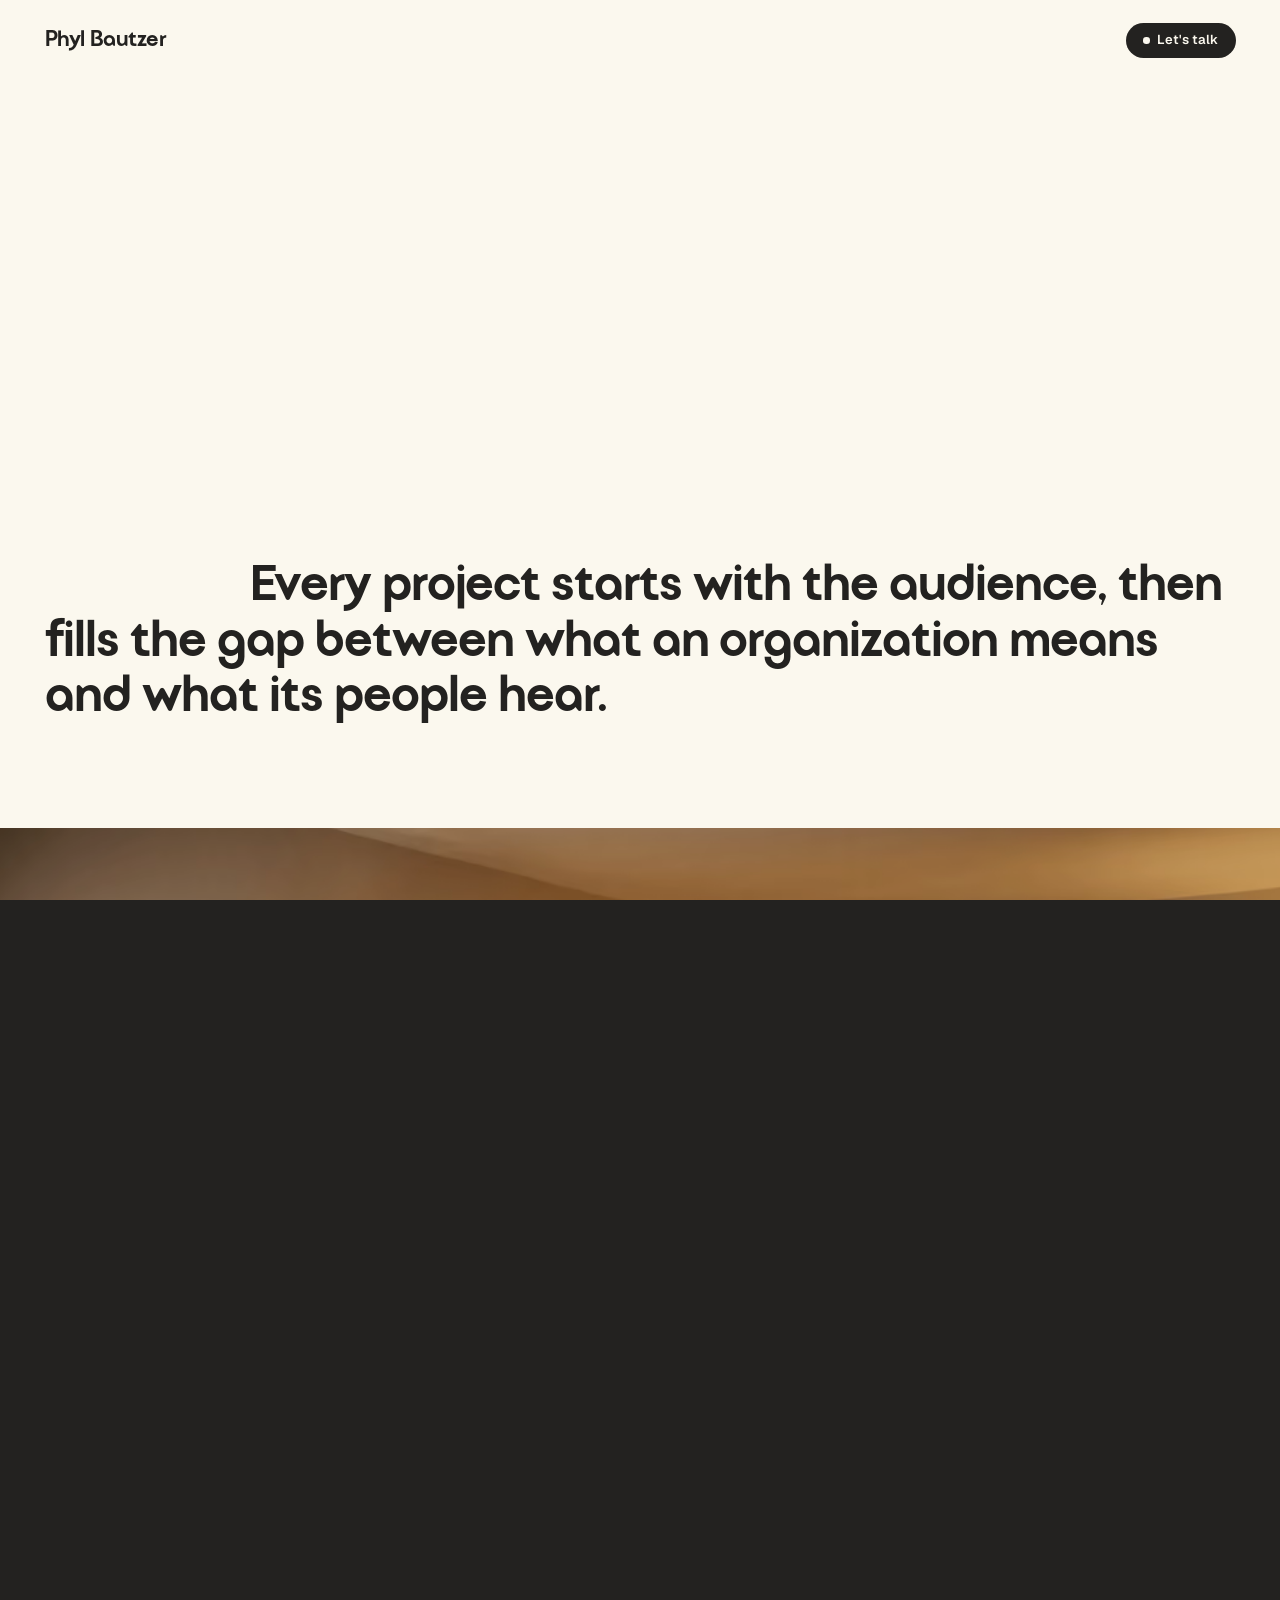
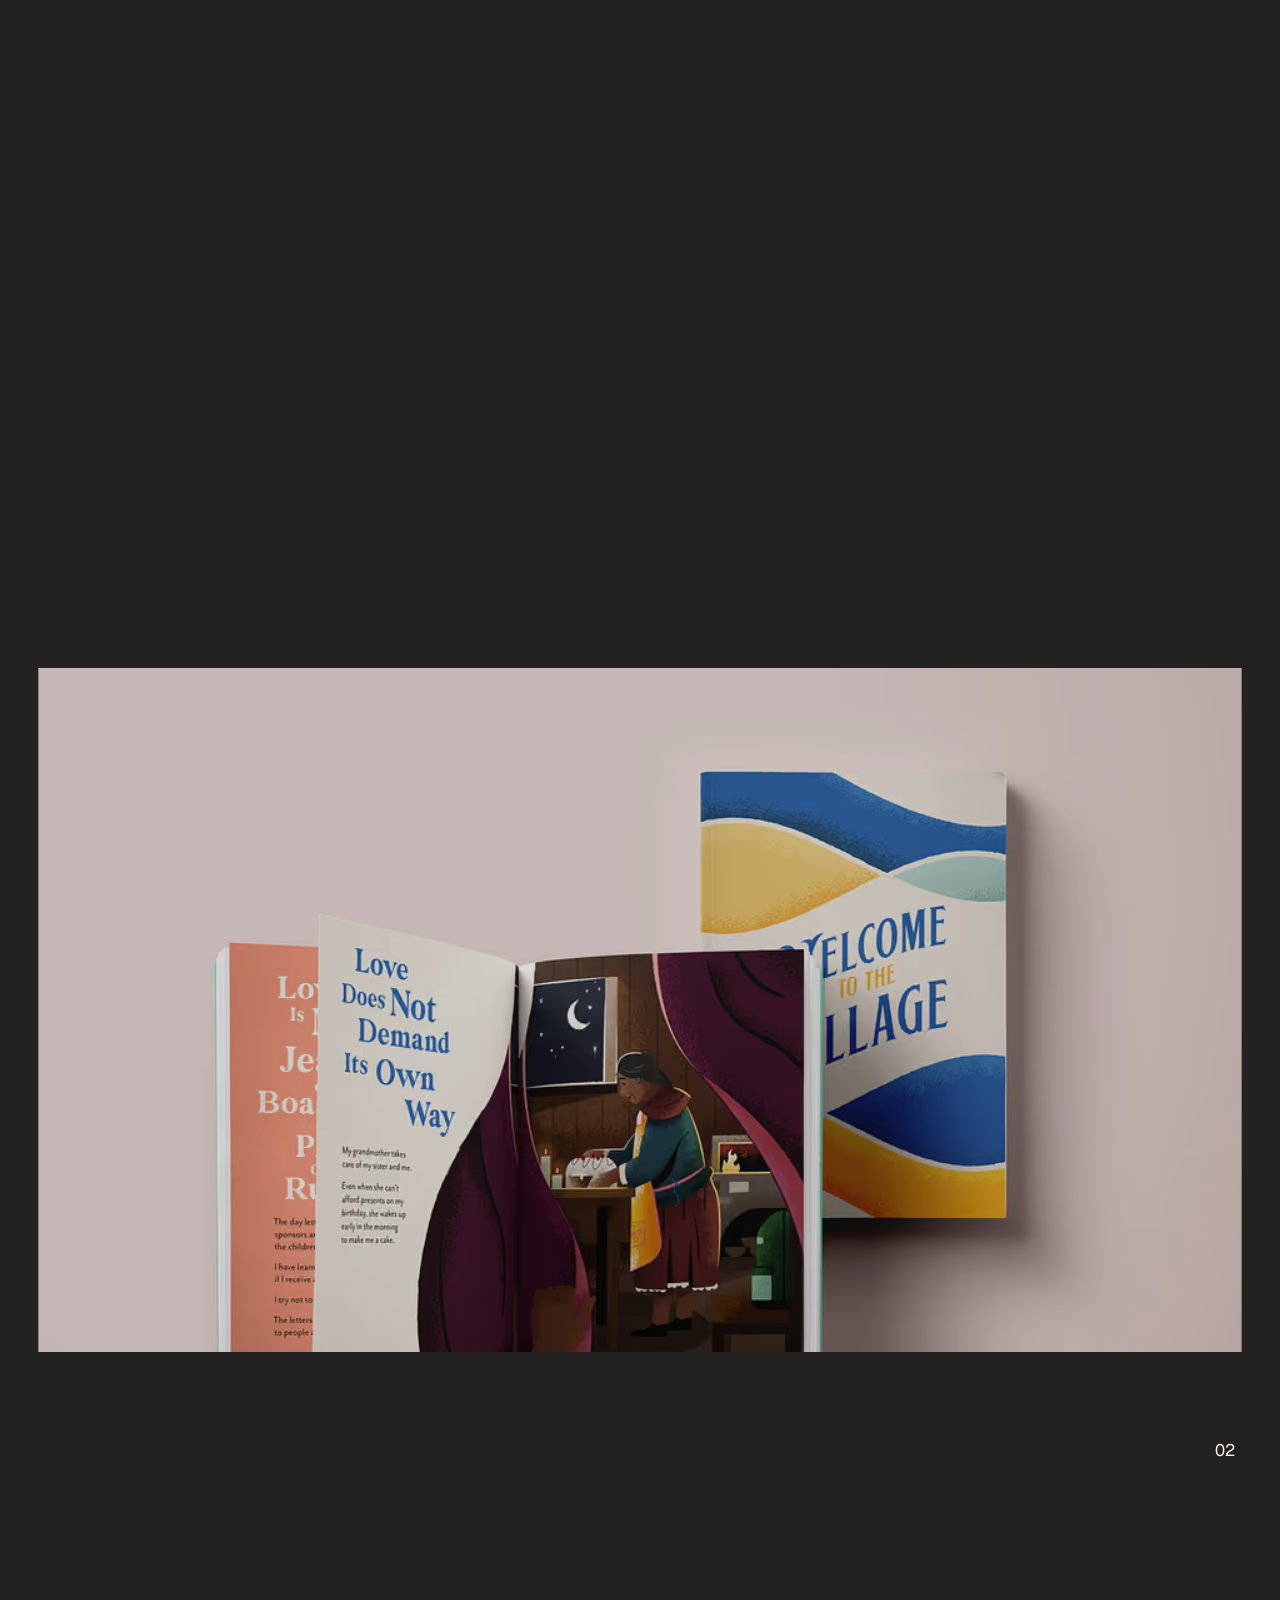
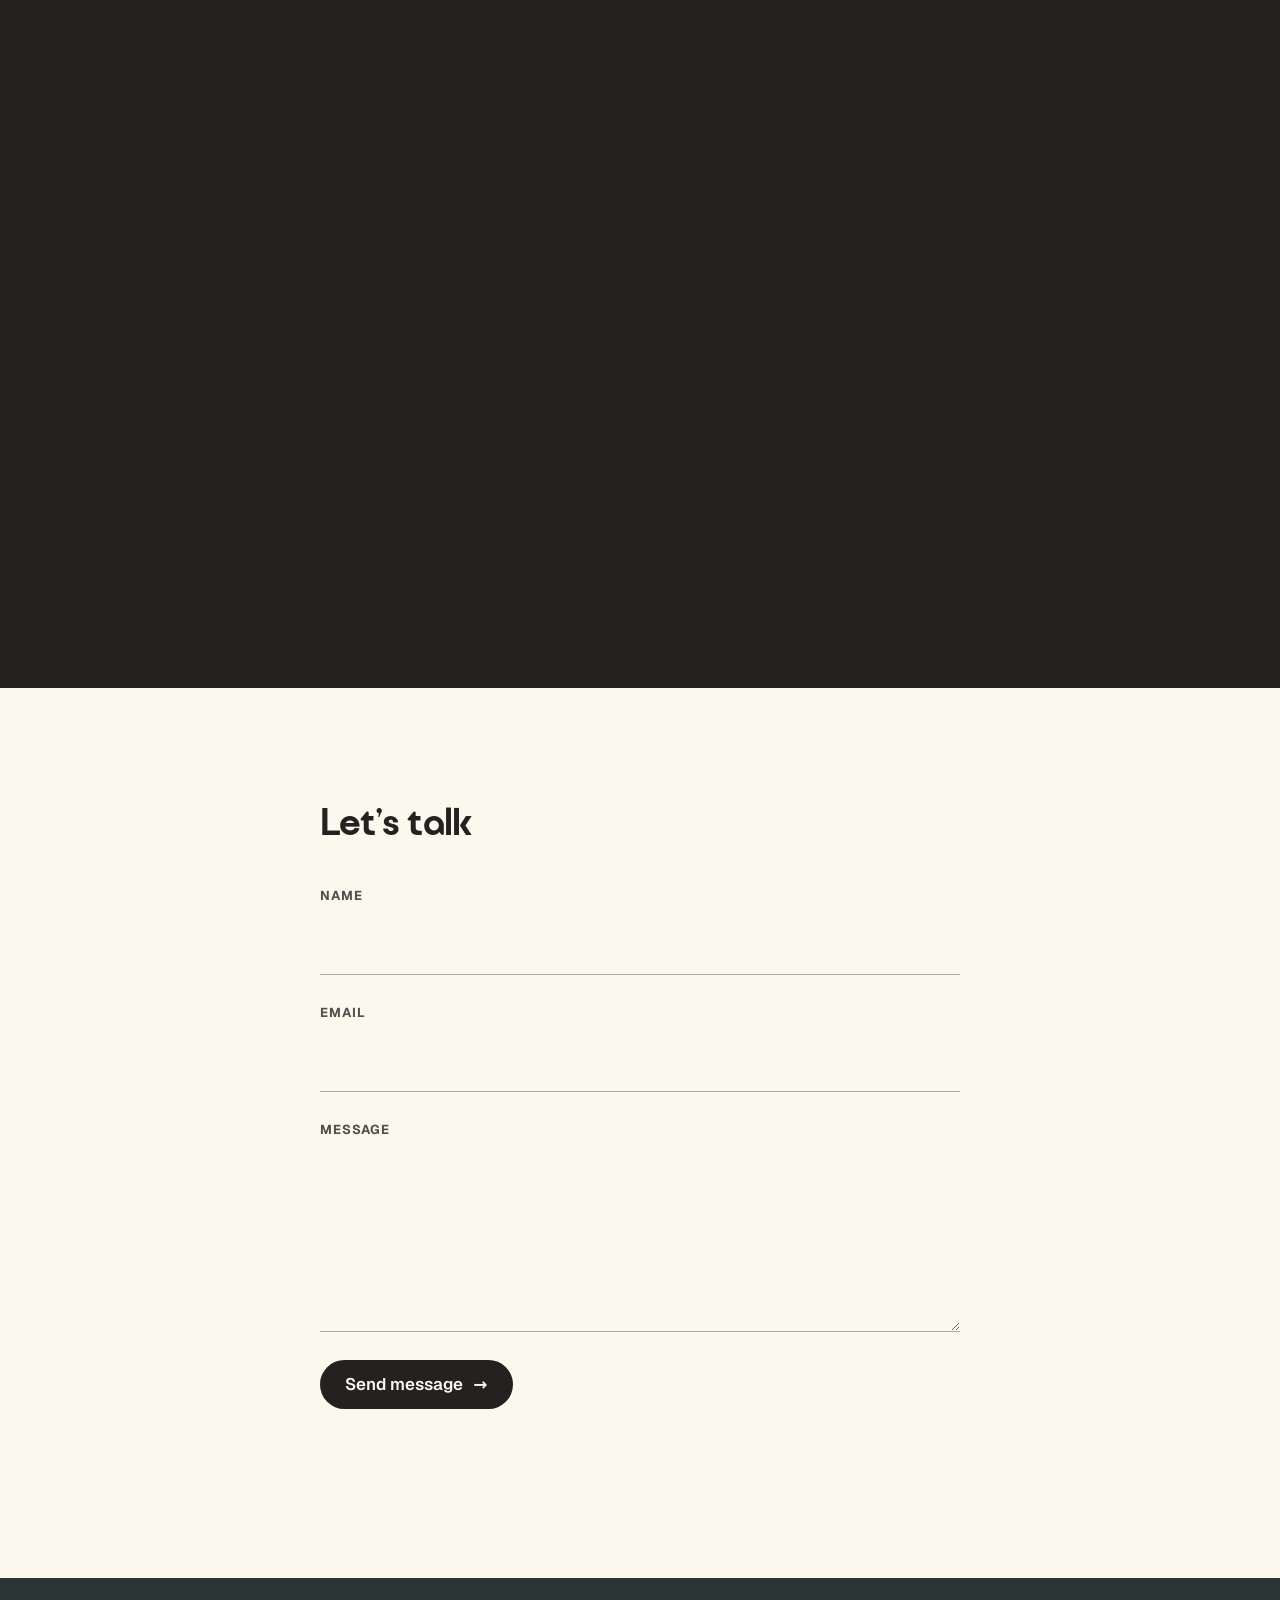
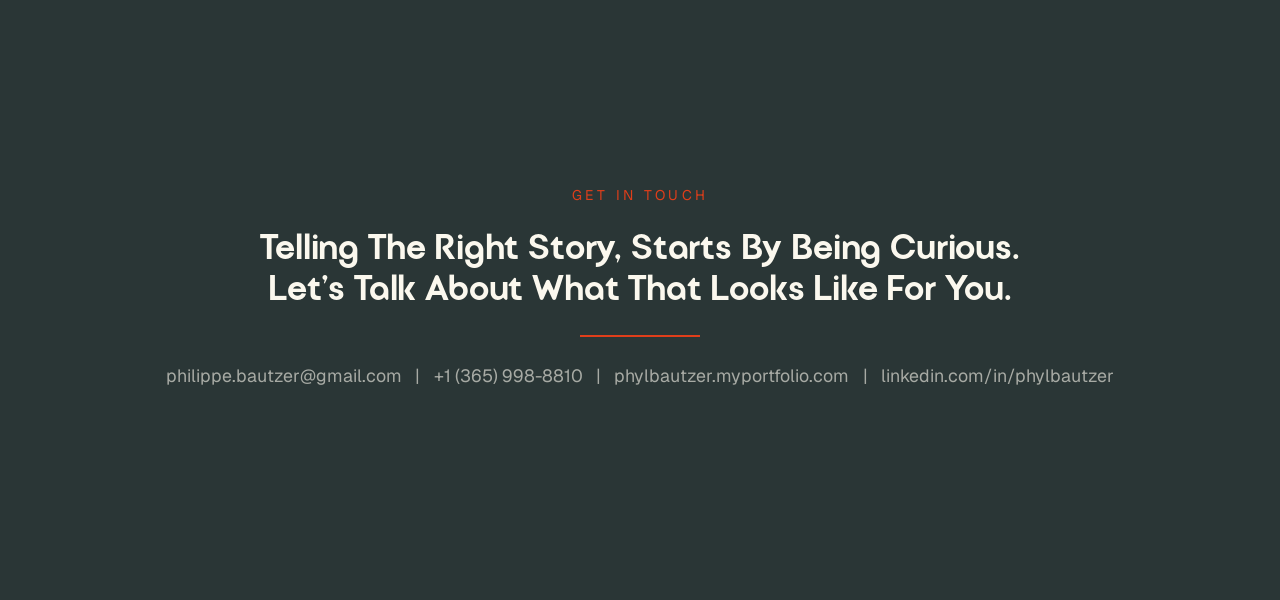
==== commit f5970d15: "Add Let's talk contact form to the case study pages The Let's talk button now scrolls to a form abov" ====
--- a/case-studies/index.html
+++ b/case-studies/index.html
@@ -33,7 +33,7 @@
           if (!window.__PB_READY__) { d.classList.remove('js-motion'); delete d.dataset.intro; }
         }, 4000);
       })();
-    })();</script><meta name="astro-view-transitions-enabled" content="true"><meta name="astro-view-transitions-fallback" content="swap"><script type="module" src="/_astro/ClientRouter.astro_astro_type_script_index_0_lang.IPpo8kEv.js"></script><style>@keyframes astroFadeInOut{0%{opacity:1}to{opacity:0}}@keyframes astroFadeIn{0%{opacity:0;mix-blend-mode:plus-lighter}to{opacity:1;mix-blend-mode:plus-lighter}}@keyframes astroFadeOut{0%{opacity:1;mix-blend-mode:plus-lighter}to{opacity:0;mix-blend-mode:plus-lighter}}@keyframes astroSlideFromRight{0%{transform:translate(100%)}}@keyframes astroSlideFromLeft{0%{transform:translate(-100%)}}@keyframes astroSlideToRight{to{transform:translate(100%)}}@keyframes astroSlideToLeft{to{transform:translate(-100%)}}@media (prefers-reduced-motion){::view-transition-group(*),::view-transition-old(*),::view-transition-new(*),[data-astro-transition-scope]{animation:none!important}}.astro-route-announcer{clip:rect(0 0 0 0);clip-path:inset(50%);white-space:nowrap;width:1px;height:1px;position:absolute;top:0;left:0;overflow:hidden}@font-face{font-family:Geist Variable;font-style:normal;font-display:swap;font-weight:100 900;src:url(/_astro/geist-cyrillic-ext-wght-normal.DjL33-gN.woff2)format("woff2-variations");unicode-range:U+460-52F,U+1C80-1C8A,U+20B4,U+2DE0-2DFF,U+A640-A69F,U+FE2E-FE2F}@font-face{font-family:Geist Variable;font-style:normal;font-display:swap;font-weight:100 900;src:url(/_astro/geist-cyrillic-wght-normal.BEAKL7Jp.woff2)format("woff2-variations");unicode-range:U+301,U+400-45F,U+490-491,U+4B0-4B1,U+2116}@font-face{font-family:Geist Variable;font-style:normal;font-display:swap;font-weight:100 900;src:url(/_astro/geist-vietnamese-wght-normal.6IgcOCM7.woff2)format("woff2-variations");unicode-range:U+102-103,U+110-111,U+128-129,U+168-169,U+1A0-1A1,U+1AF-1B0,U+300-301,U+303-304,U+308-309,U+323,U+329,U+1EA0-1EF9,U+20AB}@font-face{font-family:Geist Variable;font-style:normal;font-display:swap;font-weight:100 900;src:url(/_astro/geist-latin-ext-wght-normal.DC-KSUi6.woff2)format("woff2-variations");unicode-range:U+100-2BA,U+2BD-2C5,U+2C7-2CC,U+2CE-2D7,U+2DD-2FF,U+304,U+308,U+329,U+1D00-1DBF,U+1E00-1E9F,U+1EF2-1EFF,U+2020,U+20A0-20AB,U+20AD-20C0,U+2113,U+2C60-2C7F,U+A720-A7FF}@font-face{font-family:Geist Variable;font-style:normal;font-display:swap;font-weight:100 900;src:url(/_astro/geist-latin-wght-normal.BgDaEnEv.woff2)format("woff2-variations");unicode-range:U+??,U+131,U+152-153,U+2BB-2BC,U+2C6,U+2DA,U+2DC,U+304,U+308,U+329,U+2000-206F,U+20AC,U+2122,U+2191,U+2193,U+2212,U+2215,U+FEFF,U+FFFD}@font-face{font-family:Poppins;font-style:normal;font-display:swap;font-weight:400;src:url(/_astro/poppins-latin-400-normal.cpxAROuN.woff2)format("woff2"),url(/_astro/poppins-latin-400-normal.BOb3E3N0.woff)format("woff")}@font-face{font-family:Poppins;font-style:normal;font-display:swap;font-weight:400;src:url(/_astro/poppins-latin-ext-400-normal.by3JarPu.woff2)format("woff2"),url(/_astro/poppins-latin-ext-400-normal.DaBSavcJ.woff)format("woff")}:root{--dark:#232220;--light:#fbf8ee;--hairline:#23222024;--hairline-dark:#fbf8ee29;--flag:#ffd84d;--accent:#e03e1a;--gold:#f1d284;--body-on-light:.78;--body-on-dark:.7;--font-display:"Gate", "Poppins", ui-sans-serif, system-ui, sans-serif;--font-body:"Geist Variable", "Geist", ui-sans-serif, system-ui, -apple-system, "Segoe UI", sans-serif;--gutter:clamp(1rem, 3.5vw, 3.5rem);--frame:clamp(.5rem, 1vw, 1rem);--max:90rem;--text-max:40rem;--header-h:5rem;--radius:0;--ease-out:cubic-bezier(.16, 1, .3, 1);--ease-in-out:cubic-bezier(.87, 0, .13, 1);--dur-fast:.3s;--dur-base:.6s;--dur-slow:.9s;--bg:var(--light);--fg:var(--dark);--body-opacity:var(--body-on-light);--rule:var(--hairline);color-scheme:light}*,:before,:after{box-sizing:border-box}*{margin:0}html{-webkit-text-size-adjust:100%;text-size-adjust:100%}html.lenis,html.lenis body{height:auto}.lenis.lenis-smooth{scroll-behavior:auto!important}.lenis.lenis-stopped{overflow:hidden}body{background:var(--bg);color:var(--fg);font-family:var(--font-body);font-size:var(--step-0);font-feature-settings:"ss01", "cv11";-webkit-font-smoothing:antialiased;-moz-osx-font-smoothing:grayscale;text-rendering:optimizelegibility;line-height:1.6;overflow-x:clip}img,video,svg{max-width:100%;height:auto;display:block}picture{display:contents}a{color:inherit;text-decoration:none}button{font:inherit;color:inherit;cursor:pointer;background:0 0;border:0;padding:0}ul[role=list],ol[role=list]{padding:0;list-style:none}::selection{background:var(--fg);color:var(--bg)}:focus-visible{outline-offset:4px;border-radius:2px;outline:2px solid}.sr-only{clip:rect(0 0 0 0);white-space:nowrap;border:0;width:1px;height:1px;margin:-1px;padding:0;overflow:hidden;position:absolute!important}.skip-link{z-index:1000;background:var(--light);color:var(--dark);border-radius:999px;padding:.75rem 1rem;font-weight:600;position:fixed;top:.75rem;left:.75rem;transform:translateY(-200%)}.skip-link:focus{transform:none}.ground-dark{--bg:var(--dark);--fg:var(--light);--body-opacity:var(--body-on-dark);--rule:var(--hairline-dark);background:var(--bg);color:var(--fg);color-scheme:dark}.ground-light{--bg:var(--light);--fg:var(--dark);--body-opacity:var(--body-on-light);--rule:var(--hairline);background:var(--bg);color:var(--fg)}.display,.h1,.h2,.h3,.h4,.statement{font-family:var(--font-display);letter-spacing:var(--display-tracking,-.02em);text-wrap:balance;font-weight:400}.display{font-size:var(--step-6);line-height:1}.h1{font-size:var(--step-5);line-height:1.02}.statement{font-size:var(--step-4);line-height:1.1}.h2{font-size:var(--step-3);line-height:1.15}.h3{font-size:var(--step-2);line-height:1.2}.h4{font-size:var(--step-1);letter-spacing:-.01em;line-height:1.3}.lead{font-size:var(--step-1);opacity:var(--body-opacity);text-wrap:pretty;line-height:1.5}.body,.prose p,.prose li{font-size:var(--step-0);opacity:var(--body-opacity);text-wrap:pretty;line-height:1.7}.prose strong,.body strong{opacity:1;color:var(--fg);font-weight:700}.small{font-size:var(--step-m1);line-height:1.6}.kicker{font-family:var(--font-body);font-size:var(--step-m1);letter-spacing:.22em;text-transform:uppercase;text-wrap:balance;align-items:baseline;gap:.75em;font-weight:500;line-height:1.4;display:inline-flex}.kicker__part{white-space:nowrap}.kicker__part--wrap{white-space:normal}.label{font-size:var(--step-m1);letter-spacing:.08em;text-transform:uppercase;opacity:var(--body-opacity);font-weight:700}.wrap{width:100%;max-width:calc(var(--max) + var(--gutter) * 2);padding-inline:var(--gutter);margin-inline:auto}.stack>*+*{margin-top:var(--stack,1.5rem)}.grid-12{grid-template-columns:repeat(12,minmax(0,1fr));column-gap:clamp(1rem,2.5vw,2.5rem);display:grid}.rule{background:var(--rule);border:0;height:1px}.btn{--btn-bg:var(--fg);--btn-fg:var(--bg);background:var(--btn-bg);color:var(--btn-fg);font-size:var(--step-0);white-space:nowrap;isolation:isolate;transition:transform var(--dur-base) var(--ease-out), background-color var(--dur-base), color var(--dur-base);border-radius:999px;align-items:center;gap:.6em;padding:.95em 1.5em;font-weight:600;line-height:1;display:inline-flex;position:relative}.ground-dark .btn--primary{--btn-bg:var(--light);--btn-fg:var(--dark)}.ground-light .btn--primary{--btn-bg:var(--dark);--btn-fg:var(--light)}.btn--ghost{--btn-bg:transparent;--btn-fg:var(--fg);box-shadow:inset 0 0 0 1px}.btn .arrow{transition:transform var(--dur-base) var(--ease-out)}.btn:hover .arrow{transform:translate(.25em)}.link{align-items:center;gap:.5em;padding-bottom:.2em;font-weight:600;display:inline-flex;position:relative}.link:after{content:"";transform-origin:100%;height:1px;transition:transform var(--dur-base) var(--ease-out);background:currentColor;position:absolute;bottom:0;left:0;right:0;transform:scaleX(1)}.link:hover:after{transform-origin:0;animation:link-swipe .8s var(--ease-out)}@keyframes link-swipe{0%{transform-origin:100%;transform:scaleX(1)}49%{transform-origin:100%;transform:scaleX(0)}50%{transform-origin:0}to{transform-origin:0;transform:scaleX(1)}}.site-header{z-index:100;height:var(--header-h);padding-inline:var(--gutter);color:var(--light);pointer-events:none;transition:color var(--dur-base) var(--ease-out), translate var(--dur-base) var(--ease-out);justify-content:space-between;align-items:center;gap:1rem;display:flex;position:fixed;inset:0 0 auto}.site-header:before{content:"";z-index:-1;background:color-mix(in srgb, var(--dark) 82%, transparent);backdrop-filter:blur(14px);opacity:0;transition:opacity var(--dur-base) var(--ease-out), background-color var(--dur-base) var(--ease-out);position:absolute;inset:0}.site-header.is-scrolled:before{opacity:1}.site-header[data-on=light]:before{background:color-mix(in srgb, var(--light) 86%, transparent)}.site-header>*{pointer-events:auto}.site-header[data-on=light]{color:var(--dark)}.site-header.is-hidden{translate:0 -100%}.site-header.is-hidden:before{opacity:0}.site-header.is-hidden .cta-talk{translate:0 var(--header-h)!important}.wordmark{font-family:var(--font-display);font-size:var(--step-1);letter-spacing:-.02em;white-space:nowrap;line-height:1}.nav{gap:clamp(1.25rem,2.5vw,2.5rem);margin-left:auto;margin-right:clamp(1rem,2vw,2rem);display:flex}.nav a{font-size:var(--step-m1);letter-spacing:.01em;padding-block:.4em;font-weight:500;position:relative}.nav a:after{content:"";transform-origin:0;height:1px;transition:transform var(--dur-base) var(--ease-out);background:currentColor;position:absolute;bottom:.1em;left:0;right:0;transform:scaleX(0)}.nav a:hover:after,.nav a[aria-current=page]:after{transform:scaleX(1)}.cta-talk{--cta-bg:var(--light);--cta-fg:var(--dark);--cta-scale:1;background:var(--cta-bg);color:var(--cta-fg);font-size:var(--step-m1);white-space:nowrap;transition:background-color var(--dur-base) var(--ease-out), color var(--dur-base) var(--ease-out), translate var(--dur-base) var(--ease-out);will-change:transform;border-radius:999px;align-items:center;gap:.55em;padding:.85em 1.35em;font-weight:600;line-height:1;display:inline-flex;position:relative;scale:var(--cta-scale)!important}.site-header[data-on=light] .cta-talk{--cta-bg:var(--dark);--cta-fg:var(--light)}.cta-talk .dot{background:currentColor;border-radius:50%;width:.5em;height:.5em}.cta-talk:before{content:"";border-radius:inherit;box-shadow:0 0 0 0 var(--cta-bg);opacity:0;pointer-events:none;position:absolute;inset:0}html[data-cta=pulse] .cta-talk:before{animation:cta-pulse var(--cta-pulse,5s) var(--ease-out) var(--cta-pulse-delay,8s) var(--cta-pulse-count,1)}html[data-cta=glow] .cta-talk{box-shadow:0 0 2.5rem -.25rem color-mix(in srgb, var(--cta-bg) 70%, transparent)}@keyframes cta-pulse{0%{opacity:.55;box-shadow:0 0 0 0 var(--cta-bg)}22%{opacity:0;box-shadow:0 0 0 .85rem var(--cta-bg)}to{opacity:0;box-shadow:0 0 0 .85rem var(--cta-bg)}}.menu-btn{display:none}@media (width<=47.99rem){:root{--header-h:4.25rem}.nav{display:none}.menu-btn{font-size:var(--step-m1);align-items:center;gap:.5em;margin-left:auto;padding:.6em .2em;font-weight:600;display:inline-flex}.menu-btn .bars{width:1.25em;height:.6em;position:relative}.menu-btn .bars:before,.menu-btn .bars:after{content:"";height:1.5px;transition:transform var(--dur-base) var(--ease-out), top var(--dur-base) var(--ease-out);background:currentColor;position:absolute;left:0;right:0}.menu-btn .bars:before{top:0}.menu-btn .bars:after{top:calc(100% - 1.5px)}.menu-btn[aria-expanded=true] .bars:before{top:50%;transform:rotate(45deg)}.menu-btn[aria-expanded=true] .bars:after{top:50%;transform:rotate(-45deg)}.cta-talk{padding:.75em 1.1em}.site-header .cta-talk .label-long{display:none}}.mobile-menu{z-index:90;padding:calc(var(--header-h) + 2rem) var(--gutter) 2.5rem;background:var(--dark);color:var(--light);clip-path:inset(0 0 100%);visibility:hidden;transition:clip-path var(--dur-base) var(--ease-in-out), visibility 0s var(--dur-base);flex-direction:column;justify-content:flex-end;display:flex;position:fixed;inset:0}.mobile-menu.is-open{clip-path:inset(0);visibility:visible;transition:clip-path var(--dur-base) var(--ease-in-out)}.mobile-menu a.big{font-family:var(--font-display);font-size:var(--step-4);letter-spacing:-.02em;line-height:1.15;display:block}.mobile-menu .small{opacity:.72;margin-top:2rem}.intro{z-index:200;padding-inline:var(--gutter);background:var(--dark);color:var(--light);align-items:center;display:none;position:fixed;inset:0}html[data-intro=play] .intro{display:flex}html[data-intro=play] body{overflow:hidden}.intro__text{font-family:var(--font-display);font-size:var(--step-5);letter-spacing:var(--display-tracking);max-width:18ch;line-height:1.05}.intro__line{margin-bottom:-.08em;padding-bottom:.08em;display:block;overflow:hidden}.intro__line>span{display:block}.intro__line:last-child>span{opacity:.5}.intro__skip{right:var(--gutter);font-size:var(--step-m1);letter-spacing:.2em;text-transform:uppercase;opacity:.6;position:absolute;bottom:2rem}.intro__skip:hover,.intro__skip:focus-visible{opacity:1}.curtain{z-index:150;background:var(--dark);pointer-events:none;place-items:center;display:grid;position:fixed;inset:0;transform:translateY(100%)}.curtain__belief{padding-inline:var(--gutter);text-align:center;font-family:var(--font-display);font-size:var(--step-2);letter-spacing:-.01em;color:var(--light);place-items:center;margin:0;line-height:1.2;display:grid}.curtain__part{opacity:0;grid-area:1/1}.cursor{z-index:300;width:var(--cursor-size,12px);height:var(--cursor-size,12px);margin:calc(var(--cursor-size,12px) / -2) 0 0 calc(var(--cursor-size,12px) / -2);background:var(--light);mix-blend-mode:difference;pointer-events:none;opacity:0;transition:width var(--dur-base) var(--ease-out), height var(--dur-base) var(--ease-out), margin var(--dur-base) var(--ease-out), opacity var(--dur-fast), background-color var(--dur-fast);will-change:transform;border-radius:50%;place-items:center;display:grid;position:fixed;top:0;left:0}.cursor.is-visible{opacity:1}.cursor.has-label{mix-blend-mode:normal;background:var(--light)}.cursor__label{letter-spacing:.06em;text-transform:uppercase;color:var(--dark);opacity:0;transition:opacity var(--dur-fast);white-space:nowrap;text-align:center;font-size:.72rem;font-weight:600;line-height:1.15}.cursor.has-label .cursor__label{opacity:1}.cursor.has-label.is-compact{background:#fbf8ee24;box-shadow:inset 0 0 0 1px #fbf8ee8c}.cursor.is-compact .cursor__label{letter-spacing:.14em;color:var(--light);font-size:.56rem}html.hide-native-cursor,html.hide-native-cursor a,html.hide-native-cursor button{cursor:none}@media (hover:none),(pointer:coarse){.cursor{display:none}}.media{background:color-mix(in srgb, var(--fg) 8%, var(--bg));position:relative;overflow:hidden}.media img{object-fit:cover;width:100%;height:100%}.media--rounded{border-radius:var(--radius)}[data-parallax] img{scale:1.12}.hero{isolation:isolate;align-items:flex-end;min-height:100svh;display:flex;position:relative;overflow:hidden}.hero__media{z-index:-2;position:absolute;inset:0}.hero__media img{object-fit:cover;width:100%;height:100%}.hero:after{content:"";z-index:-1;background:linear-gradient(to top right,#232220b3 0%,#23222059 30%,#23222000 55%);position:absolute;inset:0}.hero__content{width:100%;padding:calc(var(--header-h) + 3rem) var(--gutter) clamp(3rem, 7vw, 6rem);grid-template-columns:minmax(0,1fr);gap:clamp(1.25rem,2.5vw,2rem);display:grid}.hero__title{max-width:19ch}.hero__sub{max-width:38rem}.hero__actions{flex-wrap:wrap;align-items:center;gap:1rem 1.75rem;display:flex}.scroll-cue{right:var(--gutter);writing-mode:vertical-rl;font-size:var(--step-m1);letter-spacing:.2em;text-transform:uppercase;opacity:.7;position:absolute;bottom:clamp(3rem,7vw,6rem)}@media (width<=47.99rem){.scroll-cue{display:none}}.proof{grid-template-columns:repeat(3,minmax(0,1fr));gap:clamp(1.5rem,4vw,4rem);display:grid}.proof__item{border-top:1px solid var(--rule);padding-top:1.5rem}.stat-value{font-family:var(--font-display);font-size:var(--step-5);letter-spacing:var(--display-tracking);font-variant-numeric:tabular-nums;line-height:1;display:block}.stat-label{max-width:22ch;margin-top:.85rem;display:block}@media (width<=47.99rem){.proof{grid-template-columns:1fr}}.feature{isolation:isolate;background:var(--dark);min-height:100svh;color:var(--light);align-items:flex-end;display:flex;position:relative;overflow:hidden}.feature__media{inset:var(--frame);z-index:-2;position:absolute;overflow:hidden}.feature__media img{object-fit:cover;width:100%;height:100%}.feature:after{content:"";inset:var(--frame);z-index:-1;background:linear-gradient(#23222000 45%,#23222073 72%,#232220c7 100%);position:absolute}.feature__hit{z-index:0;position:absolute;inset:0}.feature__content a{pointer-events:auto}.feature__content{z-index:1;pointer-events:none;width:100%;padding:0 calc(var(--gutter) + var(--frame)) calc(clamp(2rem, 5vw, 4rem) + var(--frame));grid-template-columns:minmax(0,1.4fr) minmax(0,1fr);align-items:end;gap:1.5rem 4rem;display:grid;position:relative}.feature__aside{justify-items:start;gap:1rem;display:grid}.feature__result .stat-value{font-size:var(--step-4)}.feature__link:after{content:"";z-index:1;position:absolute;inset:0}.feature__link:focus-visible{outline:none}.feature__link:focus-visible .link-text{outline-offset:6px;outline:2px solid}.roles{font-size:var(--step-m1);opacity:var(--body-opacity)}.roles dt{font-weight:700;display:inline}.roles dd{margin:0;display:inline}@media (width<=47.99rem){.feature{min-height:88svh}.feature__content{grid-template-columns:1fr}}.split{grid-template-columns:minmax(0,5fr) minmax(0,7fr);gap:clamp(2rem,6vw,6rem);display:grid}@media (width<=47.99rem){.split{grid-template-columns:1fr}}.steps{counter-reset:step;gap:0;display:grid}.step{border-top:1px solid var(--rule);grid-template-columns:4rem minmax(0,1fr);gap:1rem;padding-block:1.75rem;display:grid}.step:last-child{border-bottom:1px solid var(--rule)}.step__num{font-family:var(--font-display);font-size:var(--step-1);opacity:var(--body-opacity);font-variant-numeric:tabular-nums}.step__title{margin-bottom:.5rem}.service-list{display:grid}.service-row{border-top:1px solid var(--rule);grid-template-columns:minmax(0,5fr) minmax(0,6fr) auto;align-items:baseline;gap:1rem 2rem;padding-block:clamp(1.5rem,3vw,2.25rem);display:grid;position:relative}.service-row:last-child{border-bottom:1px solid var(--rule)}.service-row .offer__tag{vertical-align:middle;font-family:var(--font-body,inherit);margin-left:.75rem}.service-row .arrow{transition:transform var(--dur-base) var(--ease-out)}.service-row:hover .arrow{transform:translate(.4em)}@media (width<=47.99rem){.service-row{grid-template-columns:1fr}.service-row .arrow{display:none}}.cta-band{text-align:left}.cta-band__inner{justify-items:start;gap:2rem;max-width:60rem;display:grid}.page-head{padding-top:calc(var(--header-h) + clamp(4rem, 10vw, 9rem));padding-bottom:clamp(3rem,7vw,6rem)}.page-head__title{max-width:18ch;margin-top:1.5rem}.page-head__intro{max-width:42rem;margin-top:2rem}.toggle{box-shadow:inset 0 0 0 1px var(--rule);isolation:isolate;border-radius:999px;grid-auto-columns:1fr;grid-auto-flow:column;padding:.3rem;display:inline-grid;position:relative}.toggle__btn{z-index:1;font-size:var(--step-m1);white-space:nowrap;transition:color var(--dur-base) var(--ease-out);border-radius:999px;padding:.75em 1.4em;font-weight:600;position:relative}.toggle__btn[aria-pressed=true]{color:var(--bg)}.toggle__pill{z-index:0;background:var(--fg);width:calc(50% - .3rem);transition:transform var(--toggle-dur,var(--dur-base)) var(--ease-out);border-radius:999px;position:absolute;top:.3rem;bottom:.3rem;left:.3rem}.toggle[data-active=agency] .toggle__pill{transform:translate(100%)}.work-intro{grid-template-columns:minmax(0,1fr) auto;align-items:end;gap:2rem;display:grid}@media (width<=47.99rem){.work-intro{grid-template-columns:1fr}}.framing{max-width:38rem;min-height:3.4em}.framing [hidden]{display:none}.work-grid{grid-template-columns:repeat(2,minmax(0,1fr));align-items:start;gap:clamp(3.5rem,6vw,6rem) clamp(1.5rem,4vw,4rem);padding-top:clamp(3rem,6vw,5rem);display:grid;position:relative}.card{min-width:0;position:relative}.work-grid[hidden]{display:none}.card__media{aspect-ratio:3/2;border-radius:calc(var(--radius) * .6)}.card__media img{transition:transform var(--hover-dur,var(--dur-base)) var(--ease-out)}.card:hover .card__media img,.card:focus-within .card__media img{transform:scale(var(--hover-zoom,1.06))}.card__meta{flex-wrap:wrap;justify-content:space-between;align-items:center;gap:.5rem 1rem;min-height:1.9rem;margin-top:1.25rem;display:flex}.card__year{font-size:var(--step-m1);letter-spacing:.18em;text-transform:uppercase;opacity:var(--body-opacity);white-space:nowrap;font-weight:500}.card__agency{opacity:var(--body-opacity);margin-top:.35rem}.card__title{margin-top:.4rem}.card__summary{max-width:34rem;margin-top:.75rem}.card__tags{align-items:center;gap:.85rem;display:inline-flex}.card__roles{margin-top:1rem}.card__link:after{content:"";z-index:1;position:absolute;inset:0}@media (width<=47.99rem){.work-grid{grid-template-columns:1fr}}.tag{font-family:var(--font-body);font-size:var(--step-m1);letter-spacing:.14em;text-transform:uppercase;white-space:nowrap;border-radius:999px;align-items:center;padding:.45em .85em;font-weight:600;line-height:1;display:inline-flex;box-shadow:inset 0 0 0 1px}.sector-heading{clip:rect(0 0 0 0);white-space:nowrap;border:0;width:1px;height:1px;margin:-1px;padding:0;overflow:hidden;position:absolute!important}.p-hero{isolation:isolate;background:var(--dark);min-height:100svh;color:var(--light);align-items:flex-end;display:flex;position:relative;overflow:hidden}.p-hero__media{z-index:-2;position:absolute;inset:0}.p-hero__media img{object-fit:cover;width:100%;height:100%}.p-hero__media:after{content:"";pointer-events:none;background:linear-gradient(#232220c7 0%,#23222066 45%,#23222000 100%);height:30%;position:absolute;inset:0 0 auto}.p-hero:after{content:"";z-index:-1;background:linear-gradient(#2322201a 28%,#2322209e 65%,#232220f0 100%);position:absolute;inset:0}.p-hero__content{width:100%;min-width:0;padding:calc(var(--header-h) + 3rem) var(--gutter) clamp(3rem, 6vw, 5rem);grid-template-columns:minmax(0,1fr);gap:1.5rem;display:grid}.p-hero__title{max-width:15ch}.p-hero__headline{max-width:40rem}.p-meta{border-bottom:1px solid var(--rule);grid-template-columns:repeat(auto-fit,minmax(11rem,1fr));gap:2rem;padding-block:clamp(2.5rem,5vw,4rem);display:grid}.p-meta__value.p-meta__value--words{font-size:var(--step-1);line-height:1.35}.p-meta__value{font-family:var(--font-display);font-size:var(--step-3);letter-spacing:var(--display-tracking);margin-bottom:.4rem;line-height:1;display:block}.p-meta__result .small{opacity:var(--body-opacity);max-width:22ch;display:block}.p-meta dt{margin-bottom:.6rem}.p-meta dd{font-size:var(--step-0);margin:0;line-height:1.5}.p-meta ul{padding:0;list-style:none}@media (width<=47.99rem){.p-meta{grid-template-columns:1fr 1fr}}.cs{--label:minmax(0, 3fr)}.cs-sec{grid-template-columns:[full-start] var(--gutter) [wide-start] minmax(0, 1fr) [label-start] minmax(0, 14rem) [label-end] 2rem [text-start] minmax(0, var(--text-max)) [text-end] minmax(0, 1fr) [wide-end] var(--gutter) [full-end];row-gap:0;padding-block:clamp(4rem,9vw,8rem) 0;display:grid}.cs-sec:last-child{padding-bottom:clamp(4rem,9vw,8rem)}.cs-sec>*{grid-column:text}.cs-sec>*+*{margin-top:1.4rem}.cs-sec>.cs-label{grid-area:1/label/span 2;align-self:start;margin:.45rem 0 0}.cs-sec>.cs-label+*{margin-top:0}.cs-sec>h3{font-family:var(--font-display);font-weight:400;font-size:var(--step-2);letter-spacing:-.015em;margin-top:2.5rem;line-height:1.2}.cs-sec:not(.cs-sec--titled)>p:first-of-type,.cs-sec--titled>p:nth-of-type(2){font-size:var(--step-1);line-height:1.55}.cs-sec--titled>.cs-label{margin-top:calc(var(--step-3) * .4)}.cs-sec>.cs-title{max-width:22ch}.cs-sec>.cs-title+*{margin-top:clamp(1.25rem,2.2vw,2rem)}.cs-sec>ul,.cs-sec>ol{padding-left:1.2em}.cs-sec>ul li+li,.cs-sec>ol li+li{margin-top:.5rem}.cs-sec>blockquote{font-family:var(--font-display);font-size:var(--step-3);letter-spacing:-.015em;border:0;margin-block:2.5rem;padding:0;line-height:1.2}.cs-sec>blockquote p{opacity:1;font-size:inherit;line-height:inherit}.cs-sec>.m{margin-top:clamp(2.5rem,6vw,5rem)}.cs-sec>.m+.m{margin-top:clamp(1rem,2.5vw,2rem)}.cs-sec>.m+:not(.m){margin-top:clamp(2.5rem,6vw,5rem)}.m--full{grid-column:full}.m--wide{grid-column:wide}.m--inset{grid-column:text}.m--half{grid-column:wide;grid-template-columns:1fr 1fr;gap:clamp(1rem,2.5vw,2rem);display:grid}.m figure,.m .media{margin:0}.m .media{border-radius:0}.m--wide .media,.m--inset .media,.m--half .media{border-radius:calc(var(--radius) * .6)}.m--half .media{aspect-ratio:4/5}.m figcaption{font-size:var(--step-m1);opacity:var(--body-opacity);padding-inline:var(--gutter);margin-top:.75rem}.m--wide figcaption,.m--inset figcaption,.m--half figcaption{padding-inline:0}@media (width<=63.99rem){.cs-sec{grid-template-columns:[full-start] var(--gutter) [wide-start label-start text-start] minmax(0, 1fr) [wide-end label-end text-end] var(--gutter) [full-end]}.cs-sec>.cs-label{grid-row:auto;margin-bottom:1.25rem}.cs-sec--titled>.cs-label{margin-top:0;margin-bottom:1rem}.m--half{grid-template-columns:1fr}}.results{grid-template-columns:repeat(2,minmax(0,1fr));gap:0 clamp(2rem,5vw,5rem);display:grid;grid-column:wide!important;margin-block:.5rem 3rem!important}.results__item{border-top:1px solid var(--rule);padding-block:1.75rem}.results:has(>.results__item:only-child){grid-template-columns:minmax(0,1fr)}.cs-sec--titled:has(>.results,>.cs-outcome)>.cs-label{grid-area:auto/text;margin:0 0 1rem}.cs-sec--titled:has(>.results,>.cs-outcome)>.cs-title{grid-area:auto/text}.results .stat-value{font-size:var(--step-6)}.results .stat-label{font-size:var(--step-0);max-width:26ch;opacity:var(--body-opacity);line-height:1.45}@media (width<=47.99rem){.results{grid-template-columns:1fr}}.next-project{isolation:isolate;background:var(--dark);color:var(--light);display:block;position:relative;overflow:hidden}.next-project__media{z-index:-2;position:absolute;inset:0}.next-project__media img{object-fit:cover;width:100%;height:100%;transition:transform var(--dur-slow) var(--ease-out)}.next-project:hover .next-project__media img{transform:scale(1.04)}.next-project:after{content:"";z-index:-1;background:#232220d6;position:absolute;inset:0}.next-project__inner{padding:clamp(6rem, 14vw, 12rem) var(--gutter);gap:1rem;display:grid}.cs-core{padding:clamp(5rem, 11vw, 10rem) var(--gutter);text-align:center;margin-top:clamp(4rem,9vw,8rem)}.cs-core__inner{justify-items:center;gap:1.75rem;max-width:62rem;margin-inline:auto;display:grid}.cs-core+.cs-sec{padding-top:clamp(4rem,9vw,8rem)}.cs-core .kicker{color:var(--accent)}.video{aspect-ratio:16/9;background:var(--dark);color:var(--light);position:relative}.m .video{border-radius:calc(var(--radius) * .6)}.video__play{place-items:center;display:grid;position:absolute;inset:0}.video__play:after{content:"";z-index:1;transition:background-color var(--dur-base) var(--ease-out);background:#23222073;position:absolute;inset:0}.video__play:hover:after,.video__play:focus-visible:after{background:#23222040}.video .video__poster{z-index:0;object-fit:cover;width:100%;height:100%;position:absolute;inset:0}.video__icon{z-index:2;aspect-ratio:1;background:var(--light);width:clamp(4rem,8vw,6rem);transition:transform var(--dur-base) var(--ease-out);border-radius:50%;position:relative}.video__icon:after{content:"";background:var(--dark);clip-path:polygon(41% 32%,41% 68%,70% 50%);position:absolute;inset:0}.video__play:hover .video__icon{transform:scale(1.06)}.video__title{z-index:2;font-weight:600;font-size:var(--step-0);text-align:left;line-height:1.3;position:absolute;bottom:clamp(1rem,2.5vw,1.75rem);left:clamp(1rem,3vw,2rem);right:clamp(1rem,3vw,2rem)}.video__frame{border:0;width:100%;height:100%;position:absolute;inset:0}.cs-sec>.m:has(.video){margin-top:clamp(1.5rem,3vw,2.5rem)}.cs-service{padding-bottom:clamp(4rem,9vw,8rem)}.cs-service__link{border-block:1px solid var(--rule);justify-items:start;gap:.85rem;padding-block:clamp(2rem,4vw,3rem);display:grid}.cs-service__title .arrow{transition:transform var(--dur-base) var(--ease-out);display:inline-block}.cs-service__link:hover .cs-service__title .arrow,.cs-service__link:focus-visible .cs-service__title .arrow{transform:translate(.3em)}.cs-service__link .body{max-width:40rem}.credentials{max-width:50rem;margin-top:clamp(2.5rem,5vw,4rem)}.client-row{gap:.85rem;margin-top:clamp(1.75rem,3vw,2.5rem);display:grid}.client-row__list{font-family:var(--font-display);font-size:var(--step-1);letter-spacing:-.01em;opacity:var(--body-opacity);flex-wrap:wrap;gap:.4rem 2rem;padding:0;line-height:1.3;list-style:none;display:flex}.service{border-top:1px solid var(--rule);grid-template-columns:minmax(0,1fr) minmax(0,1.25fr);gap:2rem clamp(2rem,6vw,6rem);padding-block:clamp(3rem,6vw,5rem);display:grid}.service:last-child{border-bottom:1px solid var(--rule)}.service__num{font-variant-numeric:tabular-nums;align-items:center;gap:1rem;display:flex}.service__num>span:first-child{opacity:var(--body-opacity)}.service__proof{border-top:1px solid var(--rule);font-size:var(--step-0);margin-top:1.5rem;padding-top:1.25rem;line-height:1.5}.service__proof .label{margin-bottom:.35rem;display:block}.see-in{gap:.5rem;list-style:none;display:grid;padding:0!important}.see-in li+li{margin-top:0!important}.service__title{margin-top:.75rem}.service__dl{gap:1.5rem;display:grid}.service__dl dt{margin-bottom:.4rem}.service__dl dd{margin:0}.service__dl ul{padding-left:1.1em}.service__dl li+li{margin-top:.3rem}@media (width<=47.99rem){.service{grid-template-columns:1fr}}.faq details{border-top:1px solid var(--rule)}.faq details:last-child{border-bottom:1px solid var(--rule)}.faq summary{cursor:pointer;font-family:var(--font-display);font-size:var(--step-1);letter-spacing:-.01em;justify-content:space-between;align-items:baseline;gap:2rem;padding-block:1.5rem;line-height:1.3;list-style:none;display:flex}.faq summary::-webkit-details-marker{display:none}.faq summary:after{content:"+";font-family:var(--font-body);transition:transform var(--dur-base) var(--ease-out)}.faq details[open] summary:after{transform:rotate(45deg)}.faq .faq__a{max-width:46rem;padding-bottom:1.75rem}.about-head{grid-template-columns:minmax(0,7fr) minmax(0,5fr);align-items:end;gap:clamp(2rem,6vw,6rem);display:grid}.about-head .media{aspect-ratio:4/5;border-radius:var(--radius)}@media (width<=47.99rem){.about-head{grid-template-columns:1fr}}.bio{columns:2 22rem;column-gap:clamp(2rem,5vw,5rem)}.bio p{break-inside:avoid;margin-bottom:1.25rem}.process{counter-reset:p;grid-template-columns:repeat(auto-fit,minmax(15rem,1fr));gap:0 clamp(1.5rem,3vw,3rem);display:grid}.process__step{border-top:1px solid var(--rule);padding-block:1.75rem 2.5rem}.process__num{font-family:var(--font-display);font-size:var(--step-3);opacity:var(--body-opacity);line-height:1}.process__title{margin-top:1.25rem;margin-bottom:.6rem}.principles{grid-template-columns:repeat(auto-fit,minmax(17rem,1fr));gap:2.5rem clamp(2rem,4vw,4rem);display:grid}.principle h3{margin-bottom:.75rem}.clients{font-family:var(--font-display);font-size:var(--step-2);letter-spacing:-.015em;flex-wrap:wrap;gap:.75rem 2.5rem;line-height:1.2;display:flex}.booking{grid-template-columns:minmax(0,5fr) minmax(0,7fr);gap:clamp(2rem,6vw,6rem);display:grid}.booking__frame{border-radius:var(--radius);min-height:42rem;box-shadow:inset 0 0 0 1px var(--rule);background:var(--light);overflow:hidden}.booking__frame iframe{border:0;width:100%;height:100%;min-height:42rem}.booking__frame--email{align-self:start;min-height:0}.booking__fallback{align-content:start;justify-items:start;gap:1.25rem;min-width:0;padding:clamp(1.5rem,4vw,3rem);display:grid}.booking__fallback>*{overflow-wrap:anywhere;max-width:100%}.booking__address{font-weight:600}.booking__note{opacity:1}.contact-email{overflow-wrap:anywhere;margin-top:1rem}@media (width<=47.99rem){.booking{grid-template-columns:1fr}}.needs{background:var(--flag);color:var(--dark);font-family:var(--font-body);letter-spacing:0;opacity:1;-webkit-box-decoration-break:clone;box-decoration-break:clone;border-radius:.3em;padding:.05em .35em;font-size:.8em;font-weight:600;display:inline}.site-footer{padding-block:clamp(4rem,8vw,7rem) 2.5rem}.footer-grid{grid-template-columns:minmax(0,6fr) repeat(2,minmax(0,3fr));gap:2.5rem;display:grid}.footer-grid h2{max-width:16ch}.footer-grid ul{gap:.6rem;padding:0;list-style:none;display:grid}.footer-base{border-top:1px solid var(--rule);font-size:var(--step-m1);opacity:.7;flex-wrap:wrap;justify-content:space-between;gap:1rem;margin-top:clamp(3rem,7vw,6rem);padding-top:1.5rem;display:flex}@media (width<=47.99rem){.footer-grid{grid-template-columns:1fr 1fr}.footer-grid>:first-child{grid-column:1/-1}}@media (width<=29.99rem){.display{font-size:var(--step-5)}.h1{font-size:var(--step-4)}.contact-email{font-size:var(--step-1)}}html.js-motion [data-reveal=fade],html.js-motion .load-in,html.js-motion[data-intro=play] .intro__line>span{opacity:0}@media (prefers-reduced-motion:reduce){*,:before,:after{scroll-behavior:auto!important;transition-duration:.15s!important;animation-duration:.01ms!important;animation-iteration-count:1!important}[data-parallax] img{scale:1}}.section{padding-block:clamp(6rem,13vw,12rem)}.section--tight{padding-block:clamp(3.5rem,7vw,6rem)}.cta-band,.site-footer{z-index:4;position:relative}@media (width>=48rem){.nav{margin:0;position:absolute;left:50%;translate:-50%}.cta-talk{margin-left:auto}}.site-header .wordmark{transition:filter var(--dur-base) var(--ease-out)}.site-header.hide-mark .wordmark{filter:opacity(0);pointer-events:none}[data-parallax] .media-layer{position:absolute;inset:0;scale:1.12}[data-parallax] .media-layer img{scale:1}.media-layer img,.media-layer video{object-fit:cover;width:100%;height:100%;position:absolute;inset:0}.bg-video{object-fit:cover;opacity:0;width:100%;height:100%;transition:opacity var(--dur-slow) var(--ease-out);pointer-events:none;position:absolute;inset:0}.bg-video.is-playing{opacity:1}.home-hero{min-height:100svh;padding:calc(var(--header-h) + .75rem) var(--gutter) clamp(1.75rem, 3.5vw, 2.75rem);flex-direction:column;justify-content:space-between;gap:3rem;display:flex;position:relative}.home-hero__mark{font-family:var(--font-display);letter-spacing:-.045em;white-space:nowrap;margin:0;font-weight:400;line-height:.8;overflow:hidden}.home-hero__name{padding-bottom:.06em;font-size:14.6vw;display:inline-block}.home-hero__foot{align-items:flex-end;gap:clamp(1.5rem,8vw,9rem);display:flex}.home-hero__line{font-size:var(--step-0);max-width:17ch;opacity:var(--body-opacity);line-height:1.3}.home-hero__down{font-size:var(--step-1);margin-left:auto;padding:.25rem;line-height:1}.statement-block__text{font-family:var(--font-display);font-size:var(--step-4);letter-spacing:-.02em;text-indent:clamp(2.5rem,16vw,15rem);text-wrap:pretty;max-width:48ch;line-height:1.12}.work-head__row{flex-wrap:wrap;justify-content:space-between;align-items:baseline;gap:1rem 2rem;display:flex}.work-head__title{opacity:var(--body-opacity);max-width:32ch}.feature__content{grid-template-columns:minmax(0,1fr) auto}.feature:after{background:linear-gradient(#23222000 50%,#23222033 70%,#2322209e 100%)}.feature__meta{font-size:var(--step-m1);letter-spacing:.04em;opacity:.85;gap:1.25rem;display:flex}.feature__index{font-variant-numeric:tabular-nums}.feature__title{max-width:18ch;margin-top:.6rem}.feature__link{font-size:var(--step-m1)}@media (width<=47.99rem){.feature__content{grid-template-columns:1fr}}.clients-row{gap:clamp(2rem,4vw,3rem);display:grid}.logos{flex-wrap:wrap;align-items:center;gap:clamp(2rem,4vw,3.5rem) clamp(2.5rem,6vw,6rem);padding:0;list-style:none;display:flex}.logos__item{align-items:center;min-height:2.5rem;display:flex}.logos__img{filter:brightness(0);opacity:.82;width:auto;height:clamp(1.75rem,2.4vw,2.4rem)}.ground-dark .logos__img{filter:brightness(0)invert()}.logos__name{font-family:var(--font-display);font-size:var(--step-1);letter-spacing:-.01em;opacity:.45;white-space:nowrap}.wk-page{position:relative}.wk-hero{z-index:3;min-height:92svh;padding-block:calc(var(--header-h) + 4rem) clamp(4rem, 8vw, 7rem);align-items:flex-end;display:flex;position:relative}.wk-hero .wrap{width:100%}.wk-hero__statement{font-family:var(--font-display);font-weight:400;font-size:var(--step-4);letter-spacing:-.02em;text-indent:clamp(2.5rem,16vw,15rem);text-wrap:pretty;max-width:48ch;line-height:1.1}.wk-hero__framing{max-width:34rem;font-size:var(--step-0);opacity:var(--body-opacity);margin-top:clamp(1.5rem,3vw,2.5rem);line-height:1.5}.wk-hero__framing [hidden]{display:none}.wk{z-index:1;background:var(--dark);position:relative}.wk-gallery{isolation:isolate;margin:0;padding:0;list-style:none}.wk-item{height:50svh;z-index:var(--i);position:relative}.wk-link{height:100%;color:var(--light);display:block;position:relative}.wk-media{background:var(--dark);position:absolute;inset:0;overflow:hidden}.wk-media img,.wk-media video{object-fit:cover;width:100%;height:100%;transition:scale var(--dur-slow) var(--ease-out);position:absolute;inset:0}.wk-media:after{content:"";z-index:1;pointer-events:none;background:#23222029;position:absolute;inset:0}.wk-link:hover .wk-media img,.wk-link:hover .wk-media video,.wk-link:focus-visible .wk-media img{scale:1.03}.wk-title{z-index:2;width:max-content;max-width:calc(100vw - var(--gutter) * 2);text-align:center;text-wrap:balance;font-family:var(--font-display);font-size:var(--step-4);letter-spacing:-.02em;isolation:isolate;text-shadow:0 0 2.5rem #23222080;line-height:1.08;position:absolute;top:50%;left:50%;transform:translate(-50%,-50%)}.wk-title:before{content:"";z-index:-1;pointer-events:none;background:radial-gradient(closest-side,#2322209e,#23222061 55%,#23222000);position:absolute;inset:-60% -18%}.wk-index{right:var(--gutter);z-index:2;font-size:var(--step-0);font-variant-numeric:tabular-nums;position:absolute;bottom:1.25rem}.wk-page.is-stacked .wk-item{height:100svh}.wk-page.is-stacked .wk-title{top:25%}.wk-list{padding:42svh var(--gutter);color:var(--light);grid-template-columns:minmax(0,1fr) minmax(0,3fr) minmax(0,1fr);gap:2rem;display:grid}.wk-list[hidden]{display:none}.wk-list__items{text-align:center;margin:0;padding:0;list-style:none}.wk-list__link{font-family:var(--font-display);font-size:var(--step-4);letter-spacing:-.02em;opacity:.36;transition:opacity var(--dur-base) var(--ease-out);line-height:1.18;display:inline-block}.wk-list__items>li.is-active .wk-list__link{opacity:1}.wk-list__meta{text-align:right;justify-items:end;gap:.5rem;display:grid;position:sticky;top:calc(50svh - 1.5rem)}.wk-list__index{font-size:var(--step-0);font-variant-numeric:tabular-nums}.wk-list__roles{font-size:var(--step-m1);opacity:.6;max-width:15rem;line-height:1.5}@media (width<=47.99rem){.wk-list{grid-template-columns:1fr;padding-block:30svh}.wk-list__link{font-size:var(--step-3)}}.wk-controls{--fg:var(--light);--bg:var(--dark);--rule:var(--hairline-dark);left:var(--gutter);z-index:60;color:var(--fg);opacity:0;visibility:hidden;transition:opacity var(--dur-base) var(--ease-out), translate var(--dur-base) var(--ease-out), visibility 0s var(--dur-base);align-items:center;gap:.6rem;display:flex;position:fixed;bottom:clamp(1rem,2.5vw,2rem);translate:0 .75rem}.wk-controls.is-visible{opacity:1;visibility:visible;transition:opacity var(--dur-base) var(--ease-out), translate var(--dur-base) var(--ease-out);translate:0}.wk-view,.toggle--sm{backdrop-filter:blur(12px);background:#2322206b}.wk-view{font-size:var(--step-m1);border-radius:999px;align-items:center;gap:.7em;padding:.85em 1.3em;font-weight:500;line-height:1;display:inline-flex;box-shadow:inset 0 0 0 1px #fbf8ee8c}.wk-view__dots{background:currentColor;border-radius:50%;width:2px;height:2px;position:relative;box-shadow:0 -5px,0 5px}.toggle--sm{box-shadow:inset 0 0 0 1px #fbf8ee8c}.toggle--sm .toggle__btn{padding:.75em 1.1em}@media (width<=47.99rem){.wk-view [data-view-label]{clip:rect(0 0 0 0);white-space:nowrap;width:1px;height:1px;position:absolute;overflow:hidden}.wk-view{padding:.95em 1.05em}.toggle--sm .toggle__btn{padding:.75em .85em}}.offers{border-top:1px solid var(--rule);margin:0;padding:0;list-style:none}.offer{border-bottom:1px solid var(--rule);grid-template-columns:4rem minmax(0,1.25fr) minmax(0,1fr);gap:1.25rem clamp(2rem,5vw,5rem);padding-block:clamp(2.5rem,5vw,4rem);display:grid}.offer__num{font-variant-numeric:tabular-nums;opacity:var(--body-opacity);padding-top:.35em}.offer__title{flex-wrap:wrap;align-items:center;gap:.5rem 1rem;margin-bottom:.75rem;display:flex}.offer__tag{font-size:var(--step-m1)}.offer__main .body{max-width:34rem}.offer__list{font-size:var(--step-0);opacity:var(--body-opacity);gap:.4rem;padding:0;line-height:1.5;list-style:none;display:grid}.offer__duration{font-size:var(--step-m1);letter-spacing:.06em;text-transform:uppercase;opacity:.7;margin-top:1.25rem}@media (width<=47.99rem){.offer{grid-template-columns:1fr;gap:.75rem}}@media (prefers-reduced-motion:reduce){[data-parallax] .media-layer{scale:1}.wk-media img,.wk-media video{transition:none}}.home-hero{isolation:isolate;overflow:hidden}.home-hero__texture{z-index:-1;pointer-events:none;background-blend-mode:overlay, normal;opacity:var(--texture-opacity,.1);animation:hero-texture var(--texture-cycle,48s) ease-in-out infinite alternate;will-change:transform;background-position:50%,50%;background-repeat:no-repeat,no-repeat;background-size:100% 100%,cover;position:absolute;inset:-12%}@keyframes hero-texture{0%{transform:translate(-3%,-2%)scale(1.04)rotate(0)}50%{transform:translate(2%,1%)scale(1.1)rotate(1.2deg)}to{transform:translate(4%,3%)scale(1.06)rotate(-.6deg)}}.home-hero__foot{grid-template-columns:repeat(12,minmax(0,1fr));align-items:end;column-gap:clamp(1rem,2.5vw,2.5rem);display:grid}.home-hero__lines{grid-column:1/span 5;gap:clamp(1.5rem,6vw,6rem);display:flex}.home-hero__line{opacity:.85;font-weight:300}.home-hero__cta{grid-column:10/-1;justify-self:end}@media (width>=48rem){.home-hero__lines{grid-column:1/span 8}.home-hero__line{white-space:nowrap;max-width:none}}.home-hero__statement{top:56%;left:58%;right:var(--gutter);font-family:var(--font-body);font-weight:300;font-size:var(--step-1);letter-spacing:-.005em;text-wrap:pretty;max-width:24ch;margin:0;line-height:1.4;position:absolute}@media (width<=47.99rem){.home-hero__foot{grid-template-columns:1fr}.home-hero__lines{grid-column:1/-1}.home-hero__cta{grid-column:1/-1;justify-self:start;margin-top:1.5rem}.home-hero__statement{align-self:flex-end;max-width:20ch;margin:auto 0 0;position:static}}.logos__img{height:calc(clamp(1.6rem, 2.2vw, 2.2rem) * var(--logo-scale,1))}@media (prefers-reduced-motion:reduce){.home-hero__texture{animation:none}}.intro__text{display:grid}.intro__text>.intro__line{grid-area:1/1}html[data-intro=play] .intro__line+.intro__line>span{opacity:0}.intro{justify-content:center}.intro__text{font-size:var(--step-2);letter-spacing:-.01em;text-align:center;max-width:none;line-height:1.2}.intro__hint{left:var(--gutter);font-size:var(--step-m1);letter-spacing:.2em;text-transform:uppercase;opacity:0;margin:0;position:absolute;bottom:2rem}.wk-hero__row{flex-wrap:wrap;justify-content:space-between;align-items:flex-end;gap:1.5rem 3rem;margin-top:clamp(1.5rem,3vw,2.5rem);display:flex}.wk-hero__row .wk-hero__framing{margin-top:0}.wk-item{z-index:var(--i);height:auto;position:relative}.wk-sticky{background:var(--dark);height:100svh;color:var(--light);position:relative;overflow:hidden}.wk-sticky .wk-link{height:auto;position:absolute;inset:0}.wk-media{inset:0}.wk-info{z-index:3;left:calc(var(--gutter) + 3%);right:var(--gutter);opacity:0;pointer-events:none;gap:.5rem;max-width:40rem;display:grid;position:absolute;bottom:calc(clamp(1rem,2.5vw,2rem) + 4.5rem)}.wk-info__title{font-family:var(--font-display);font-size:var(--step-1);margin:0;line-height:1.2}.wk-info__title a{pointer-events:auto}.wk-info__text{font-size:var(--step-m1);opacity:.72;max-width:44ch;margin:0;line-height:1.5}.wk-sticky .wk-index{z-index:3;top:auto;bottom:calc(clamp(1rem,2.5vw,2rem) + 4.5rem)}.wk-page.is-stacked .wk-item{height:260svh;margin-bottom:-100svh}.wk-page.is-stacked .wk-item:last-child{height:180svh;margin-bottom:0}.wk-page.is-stacked .wk-sticky{position:sticky;top:0}.wk-page.is-stacked .wk-media{will-change:clip-path;height:100svh;inset:0}.wk-page.is-stacked .wk-title{will-change:transform, opacity;top:50%}.wk-page.is-stacked .wk-index{top:auto;bottom:calc(clamp(1rem,2.5vw,2rem) + 4.5rem)}.wk-page:not(.is-stacked) .wk-media{clip-path:inset(0 3% 24%)}.wk-page:not(.is-stacked) .wk-info{opacity:1}.wk-page:not(.is-stacked) .wk-title{top:38%}.wk-list{grid-template-columns:minmax(0,1fr) minmax(0,1.15fr);gap:clamp(2rem,5vw,5rem);padding-block:22svh 30svh}.wk-list__items{text-align:left}.wk-list__link{font-size:var(--step-3);line-height:1.25}.wk-list__preview{top:calc(var(--header-h) + 3svh);align-self:start;gap:1rem;display:grid;position:sticky}.wk-list__frame{aspect-ratio:4/3;background:#fbf8ee0a;position:relative;overflow:hidden}.wk-list__frame img{object-fit:cover;opacity:0;width:100%;height:100%;transition:opacity var(--dur-base) var(--ease-out);position:absolute;inset:0}.wk-list__frame img.is-active{opacity:1}.wk-list__meta{font-size:var(--step-m1);justify-content:space-between;gap:1rem;margin:0;display:flex}.wk-list__meta .wk-list__roles{opacity:.7;text-align:right;max-width:none}@media (width<=47.99rem){.wk-list{grid-template-columns:1fr}.wk-list__preview{display:none}.wk-info{bottom:6rem;left:var(--gutter)}.wk-sticky .wk-index,.wk-page.is-stacked .wk-index{top:calc(var(--header-h) + 1rem);bottom:auto}}.wk-controls{right:var(--gutter);pointer-events:none;justify-content:space-between}.wk-controls>*{pointer-events:auto}.lil-gui.lil-root{--width:300px;max-height:calc(100vh - 2rem);z-index:400!important}.lil-gui.lil-root.lil-auto-place{inset:auto 1rem 1rem auto!important}@media (width<=47.99rem){.lil-gui.lil-root.lil-auto-place{--width:calc(100vw - 2rem);right:1rem!important}}.logos__sub{margin-top:clamp(2rem,4vw,3.5rem)}.logo-loop{margin-top:clamp(2rem,4vw,3.5rem);overflow:hidden}.logo-loop__track{width:max-content;animation:logo-loop var(--logo-loop-duration,40s) linear infinite;will-change:transform;display:flex}.logo-loop__set{flex-shrink:0;align-items:center;gap:clamp(3rem,6vw,6rem);margin:0;padding:0 clamp(1.5rem,3vw,3rem) 0 0;list-style:none;display:flex}.logo-loop__item{align-items:center;min-height:2.5rem;display:flex}.logo-loop:hover .logo-loop__track{animation-play-state:paused}@keyframes logo-loop{0%{transform:translate(0,0)}to{transform:translate(-50%)}}@media (prefers-reduced-motion:reduce){.logo-loop{overflow-x:auto}.logo-loop__track{animation:none}.logo-loop__set[aria-hidden=true]{display:none}}.logos__img--opaque{filter:grayscale()contrast(1.4);mix-blend-mode:multiply}.fx-wrap{width:min(100% - 2*clamp(1.25rem,8.33vw,7.5rem),75rem);margin-inline:auto}.fx-label{font-family:var(--font-body);letter-spacing:.25em;text-transform:uppercase;color:var(--accent);font-size:clamp(.75rem,.97vw,.875rem);font-weight:400;line-height:1.4;display:block}.fx-h2{font-family:var(--font-display);letter-spacing:-.0125em;font-size:clamp(1.75rem,2.78vw,2.5rem);font-weight:400;line-height:1.15}.fx-body{color:#232220a8;font-size:clamp(1rem,1.25vw,1.125rem);line-height:1.7}.fx-dark{background:var(--dark);color:var(--light)}.fx-dark .fx-body{color:#fbf8eeb3}.fx-section{padding-block:clamp(4rem,8.33vw,7.5rem)}.fx-context{text-align:center}.fx-context__lede{font-family:var(--font-display);text-wrap:balance;max-width:65.6rem;margin-inline:auto;font-size:clamp(1.375rem,2.22vw,2rem);font-weight:400;line-height:1.5}.fx-context__lede--tall{text-wrap:pretty;max-width:50rem;font-size:clamp(1.25rem,1.9vw,1.75rem);line-height:1.3}.fx-context__lede--lg{max-width:62rem;font-size:clamp(1.5rem,2.6vw,2.35rem);line-height:1.28}.fx-context__label{margin-bottom:1.75rem}.fx-context__rule{background:var(--accent);border:0;width:7.5rem;height:1px;margin:clamp(1.5rem,2.2vw,2rem) auto}.fx-context__body{max-width:54.5rem;margin-inline:auto}.fx-statement{padding:clamp(5rem, 9vw, 8rem) var(--gutter);text-align:center}.fx-statement .kicker{color:var(--accent)}.fx-statement .statement{font-size:var(--step-3);line-height:1.2}.fx-cic{grid-template-columns:repeat(3,minmax(0,1fr));align-items:start;gap:clamp(2rem,3.33vw,3rem);display:grid}.fx-cic__col{gap:clamp(1rem,1.7vw,1.5rem);display:grid}@media (width<=47.99rem){.fx-cic{grid-template-columns:1fr}}.fx-core.cs-core{margin-top:0}.fx-half{grid-template-columns:repeat(2,minmax(0,1fr));align-items:stretch;display:grid}.fx-half__text{align-content:start;gap:clamp(.75rem,1.1vw,1rem);padding:clamp(3rem,5.55vw,5rem) clamp(1.25rem,3vw,2.5rem) clamp(3rem,5.55vw,5rem) clamp(1.25rem,8.33vw,7.5rem);display:grid}.fx-half__text .fx-body{max-width:30rem;margin-top:.5rem}.fx-half__text .fx-h2{color:var(--light)}.fx-half--light .fx-half__text .fx-h2{color:var(--dark)}.fx-half__media{min-height:clamp(18rem,min(37vw,100svh - 6rem),33.4rem);margin:0;position:relative;overflow:hidden}.fx-half__media img{object-fit:cover;width:100%;height:100%;position:absolute;inset:0}.fx-half__media--crop img{height:179.78%;top:-73.03%}.fx-half__media--crop[data-parallax] img{scale:1}.fx-half__media[data-parallax]:not(.fx-half__media--crop) img,.fx-wall[data-parallax] img{scale:1.06}@media (width<=47.99rem){.fx-half{grid-template-columns:1fr}.fx-half__media{min-height:20rem}}.fx-spreads{gap:clamp(3rem,8.9vw,8rem);padding-block:clamp(3rem,10vw,9rem) clamp(2rem,8.3vw,7.5rem);display:grid}.fx-spreads figure{margin:0;width:min(100% - 2*clamp(1.25rem,8.33vw,7.5rem),72rem,134svh - 10.72rem);margin-inline:auto}.fx-spreads img{border-radius:.5rem;width:100%;height:auto;display:block}.fx-wall{height:clamp(18rem,min(52.8vw,100svh - 4rem),47.5rem);margin:0;overflow:hidden}.fx-wall img{object-fit:cover;width:100%;height:100%;display:block}.fx-dark-gap{height:clamp(3rem,8.5vw,7.6rem)}.fx-impact{grid-template-columns:minmax(0,.8fr) minmax(0,1fr);align-items:start;gap:clamp(2rem,5.5vw,5rem);display:grid}.fx-impact__text{gap:clamp(.75rem,1.4vw,1.25rem);padding-top:clamp(.5rem,1vw,1rem);display:grid}.fx-impact__text .fx-body+.fx-body{margin-top:1.25rem}.fx-impact__stats{gap:clamp(1.5rem,2.5vw,2.25rem) 0;display:grid}.fx-impact__row{justify-content:space-between;align-items:flex-start;gap:2rem;display:flex}.fx-impact__row--start{justify-content:flex-start;gap:clamp(2rem,6vw,5rem)}.fx-stat{gap:.5rem;max-width:21rem;display:grid}.fx-stat__value{font-family:var(--font-display);letter-spacing:-.02em;color:var(--dark);font-size:clamp(3.5rem,6.67vw,6rem);font-weight:400;line-height:1}.fx-stat__label{font-family:var(--font-body);letter-spacing:.02em;text-transform:uppercase;color:#2322209e;max-width:14rem;font-size:clamp(.8rem,1.1vw,1rem);font-weight:700;line-height:1.4}@media (width<=47.99rem){.fx-impact{grid-template-columns:1fr}.fx-impact__row{flex-wrap:wrap;justify-content:flex-start;gap:1.5rem 3rem}}.fx-framework{grid-template-columns:repeat(4,minmax(0,1fr));align-items:start;gap:clamp(2rem,5.55vw,5rem) clamp(1rem,2.78vw,2.5rem);display:grid}.fx-framework__intro{grid-column:1/span 3;align-self:center;gap:clamp(.75rem,1.1vw,1rem);max-width:41rem;display:grid}.fx-framework__intro .fx-h2{color:var(--gold);font-size:clamp(2rem,3.9vw,3.5rem);line-height:1.1}.fx-framework__intro .fx-body+.fx-body{margin-top:1rem}.fx-framework__link{color:var(--light);width:fit-content;margin-top:1rem;font-size:clamp(1rem,1.25vw,1.125rem);font-weight:600;line-height:1.7}.fx-beat{gap:.75rem;display:grid}.fx-beat img{width:100%;height:auto;margin-bottom:.5rem;display:block}.fx-beat__title{font-family:var(--font-display);color:var(--gold);font-size:clamp(1.25rem,1.67vw,1.5rem);font-weight:400;line-height:1.3}.fx-beat .fx-body{font-size:clamp(.9rem,1.04vw,.9375rem)}@media (width<=64rem){.fx-framework{grid-template-columns:repeat(2,minmax(0,1fr))}.fx-framework__intro{grid-column:1/-1}}@media (width<=47.99rem){.fx-framework{grid-template-columns:1fr}}.fx-visual{aspect-ratio:1200/540;border-radius:1rem;width:100%;margin-top:clamp(2rem,4.2vw,3.75rem);position:relative;overflow:hidden}.fx-visual img{width:112.3%;max-width:none;height:140.37%;position:absolute;top:-20.19%;left:-6.15%}.fx-creators{grid-template-columns:repeat(4,minmax(0,1fr));gap:clamp(1.5rem,3vw,2.75rem);margin-top:clamp(2rem,4.2vw,3.75rem);padding:0;list-style:none;display:grid}.fx-creator{align-content:start;gap:.5rem;display:grid}.fx-creator a{display:block}.fx-creator img{aspect-ratio:270/545;object-fit:cover;width:100%;display:block}.fx-creator__kind{margin-top:1rem}.fx-creator__name{font-family:var(--font-display);letter-spacing:-.02em;color:var(--dark);font-size:clamp(1.1rem,1.67vw,1.5rem);font-weight:400;line-height:1.2}.fx-creator__hint{color:#2322209e;font-size:clamp(.85rem,1.1vw,1rem)}@media (width<=64rem){.fx-creators{grid-template-columns:repeat(2,minmax(0,1fr))}}@media (width<=47.99rem){.fx-creators{grid-template-columns:1fr}}.fx-split{grid-template-columns:repeat(2,minmax(0,1fr));align-items:center;gap:clamp(2rem,5.5vw,5rem);display:grid}.fx-split__text{gap:clamp(.75rem,1.1vw,1rem);display:grid}.fx-split__text .fx-h2{color:var(--dark)}.fx-link{color:var(--dark);width:fit-content;font-size:clamp(1rem,1.25vw,1.125rem);font-weight:600;line-height:1.7}.fx-youversion{aspect-ratio:1;border:1px solid var(--gold);border-radius:1.5625rem;margin:0;overflow:hidden}.fx-youversion img{object-fit:contain;width:100%;height:100%;display:block}@media (width<=47.99rem){.fx-split{grid-template-columns:1fr}}.layout-original .cs-core .kicker{color:inherit}.fx-lead{color:var(--dark);font-size:clamp(1rem,1.25vw,1.125rem);font-weight:600;line-height:1.5}.fx-prose>*+*{margin-top:1.1em}.fx-prose p{margin:0}.fx-statement__body{text-align:center;max-width:40rem;margin:.5rem auto 0}.fx-half--text{grid-template-columns:1fr}.fx-half--text .fx-half__text{padding-right:clamp(1.25rem,8.33vw,7.5rem)}.fx-gallery{justify-items:center;gap:clamp(2.5rem,6vw,5rem);padding-block:clamp(3rem,10vw,9rem) clamp(2rem,8vw,7.5rem);display:grid}.fx-gallery>*{width:min(100% - 2*clamp(1.25rem,8.33vw,7.5rem),72rem);margin:0}.fx-gallery__item img{border-radius:.5rem;width:auto;max-width:100%;height:auto;max-height:calc(100svh - 8rem);margin-inline:auto;display:block}.fx-impact--solo{grid-template-columns:minmax(0,40rem)}.fx-other{gap:clamp(.75rem,1.1vw,1rem);max-width:48rem;display:grid}.cs-contact[data-astro-cid-tm34a5vd]{color:#fbf8ee;background:#2a3636;justify-content:center;align-items:center;min-height:clamp(520px,48.6vw,700px);padding:clamp(88px,11.1vw,160px) clamp(20px,8.34vw,120px);display:flex}.cs-contact__wrap[data-astro-cid-tm34a5vd]{text-align:center;flex-direction:column;align-items:center;gap:24px;max-width:1090px;display:flex}.cs-contact__eyebrow[data-astro-cid-tm34a5vd]{font-family:var(--font-body);letter-spacing:.25em;text-transform:uppercase;color:#e03e1a;font-size:14px;line-height:1.4}.cs-contact__title[data-astro-cid-tm34a5vd]{font-family:var(--font-display);letter-spacing:-.005em;font-size:clamp(30px,2.78vw,40px);font-weight:400;line-height:1.15}.cs-contact__rule[data-astro-cid-tm34a5vd]{background:#e03e1a;width:120px;height:2px;display:block}.cs-contact__links[data-astro-cid-tm34a5vd]{opacity:.6;font-size:clamp(16px,1.39vw,20px);line-height:1.7}.cs-contact__links[data-astro-cid-tm34a5vd] a[data-astro-cid-tm34a5vd]{text-decoration:none}.cs-contact__links[data-astro-cid-tm34a5vd] a[data-astro-cid-tm34a5vd]:hover,.cs-contact__links[data-astro-cid-tm34a5vd] a[data-astro-cid-tm34a5vd]:focus-visible{text-underline-offset:4px;text-decoration:underline}.cs-contact__links[data-astro-cid-tm34a5vd] .sep[data-astro-cid-tm34a5vd]{margin-inline:.75em}@media (width<=1240px){.cs-contact__links[data-astro-cid-tm34a5vd] .sep[data-astro-cid-tm34a5vd]{display:none}.cs-contact__links[data-astro-cid-tm34a5vd] a[data-astro-cid-tm34a5vd]{display:block}}
+    })();</script><meta name="astro-view-transitions-enabled" content="true"><meta name="astro-view-transitions-fallback" content="swap"><script type="module" src="/_astro/ClientRouter.astro_astro_type_script_index_0_lang.IPpo8kEv.js"></script><style>@keyframes astroFadeInOut{0%{opacity:1}to{opacity:0}}@keyframes astroFadeIn{0%{opacity:0;mix-blend-mode:plus-lighter}to{opacity:1;mix-blend-mode:plus-lighter}}@keyframes astroFadeOut{0%{opacity:1;mix-blend-mode:plus-lighter}to{opacity:0;mix-blend-mode:plus-lighter}}@keyframes astroSlideFromRight{0%{transform:translate(100%)}}@keyframes astroSlideFromLeft{0%{transform:translate(-100%)}}@keyframes astroSlideToRight{to{transform:translate(100%)}}@keyframes astroSlideToLeft{to{transform:translate(-100%)}}@media (prefers-reduced-motion){::view-transition-group(*),::view-transition-old(*),::view-transition-new(*),[data-astro-transition-scope]{animation:none!important}}.astro-route-announcer{clip:rect(0 0 0 0);clip-path:inset(50%);white-space:nowrap;width:1px;height:1px;position:absolute;top:0;left:0;overflow:hidden}@font-face{font-family:Geist Variable;font-style:normal;font-display:swap;font-weight:100 900;src:url(/_astro/geist-cyrillic-ext-wght-normal.DjL33-gN.woff2)format("woff2-variations");unicode-range:U+460-52F,U+1C80-1C8A,U+20B4,U+2DE0-2DFF,U+A640-A69F,U+FE2E-FE2F}@font-face{font-family:Geist Variable;font-style:normal;font-display:swap;font-weight:100 900;src:url(/_astro/geist-cyrillic-wght-normal.BEAKL7Jp.woff2)format("woff2-variations");unicode-range:U+301,U+400-45F,U+490-491,U+4B0-4B1,U+2116}@font-face{font-family:Geist Variable;font-style:normal;font-display:swap;font-weight:100 900;src:url(/_astro/geist-vietnamese-wght-normal.6IgcOCM7.woff2)format("woff2-variations");unicode-range:U+102-103,U+110-111,U+128-129,U+168-169,U+1A0-1A1,U+1AF-1B0,U+300-301,U+303-304,U+308-309,U+323,U+329,U+1EA0-1EF9,U+20AB}@font-face{font-family:Geist Variable;font-style:normal;font-display:swap;font-weight:100 900;src:url(/_astro/geist-latin-ext-wght-normal.DC-KSUi6.woff2)format("woff2-variations");unicode-range:U+100-2BA,U+2BD-2C5,U+2C7-2CC,U+2CE-2D7,U+2DD-2FF,U+304,U+308,U+329,U+1D00-1DBF,U+1E00-1E9F,U+1EF2-1EFF,U+2020,U+20A0-20AB,U+20AD-20C0,U+2113,U+2C60-2C7F,U+A720-A7FF}@font-face{font-family:Geist Variable;font-style:normal;font-display:swap;font-weight:100 900;src:url(/_astro/geist-latin-wght-normal.BgDaEnEv.woff2)format("woff2-variations");unicode-range:U+??,U+131,U+152-153,U+2BB-2BC,U+2C6,U+2DA,U+2DC,U+304,U+308,U+329,U+2000-206F,U+20AC,U+2122,U+2191,U+2193,U+2212,U+2215,U+FEFF,U+FFFD}@font-face{font-family:Poppins;font-style:normal;font-display:swap;font-weight:400;src:url(/_astro/poppins-latin-400-normal.cpxAROuN.woff2)format("woff2"),url(/_astro/poppins-latin-400-normal.BOb3E3N0.woff)format("woff")}@font-face{font-family:Poppins;font-style:normal;font-display:swap;font-weight:400;src:url(/_astro/poppins-latin-ext-400-normal.by3JarPu.woff2)format("woff2"),url(/_astro/poppins-latin-ext-400-normal.DaBSavcJ.woff)format("woff")}:root{--dark:#232220;--light:#fbf8ee;--hairline:#23222024;--hairline-dark:#fbf8ee29;--flag:#ffd84d;--accent:#e03e1a;--gold:#f1d284;--body-on-light:.78;--body-on-dark:.7;--font-display:"Gate", "Poppins", ui-sans-serif, system-ui, sans-serif;--font-body:"Geist Variable", "Geist", ui-sans-serif, system-ui, -apple-system, "Segoe UI", sans-serif;--gutter:clamp(1rem, 3.5vw, 3.5rem);--frame:clamp(.5rem, 1vw, 1rem);--max:90rem;--text-max:40rem;--header-h:5rem;--radius:0;--ease-out:cubic-bezier(.16, 1, .3, 1);--ease-in-out:cubic-bezier(.87, 0, .13, 1);--dur-fast:.3s;--dur-base:.6s;--dur-slow:.9s;--bg:var(--light);--fg:var(--dark);--body-opacity:var(--body-on-light);--rule:var(--hairline);color-scheme:light}*,:before,:after{box-sizing:border-box}*{margin:0}html{-webkit-text-size-adjust:100%;text-size-adjust:100%}html.lenis,html.lenis body{height:auto}.lenis.lenis-smooth{scroll-behavior:auto!important}.lenis.lenis-stopped{overflow:hidden}body{background:var(--bg);color:var(--fg);font-family:var(--font-body);font-size:var(--step-0);font-feature-settings:"ss01", "cv11";-webkit-font-smoothing:antialiased;-moz-osx-font-smoothing:grayscale;text-rendering:optimizelegibility;line-height:1.6;overflow-x:clip}img,video,svg{max-width:100%;height:auto;display:block}picture{display:contents}a{color:inherit;text-decoration:none}button{font:inherit;color:inherit;cursor:pointer;background:0 0;border:0;padding:0}ul[role=list],ol[role=list]{padding:0;list-style:none}::selection{background:var(--fg);color:var(--bg)}:focus-visible{outline-offset:4px;border-radius:2px;outline:2px solid}.sr-only{clip:rect(0 0 0 0);white-space:nowrap;border:0;width:1px;height:1px;margin:-1px;padding:0;overflow:hidden;position:absolute!important}.skip-link{z-index:1000;background:var(--light);color:var(--dark);border-radius:999px;padding:.75rem 1rem;font-weight:600;position:fixed;top:.75rem;left:.75rem;transform:translateY(-200%)}.skip-link:focus{transform:none}.ground-dark{--bg:var(--dark);--fg:var(--light);--body-opacity:var(--body-on-dark);--rule:var(--hairline-dark);background:var(--bg);color:var(--fg);color-scheme:dark}.ground-light{--bg:var(--light);--fg:var(--dark);--body-opacity:var(--body-on-light);--rule:var(--hairline);background:var(--bg);color:var(--fg)}.display,.h1,.h2,.h3,.h4,.statement{font-family:var(--font-display);letter-spacing:var(--display-tracking,-.02em);text-wrap:balance;font-weight:400}.display{font-size:var(--step-6);line-height:1}.h1{font-size:var(--step-5);line-height:1.02}.statement{font-size:var(--step-4);line-height:1.1}.h2{font-size:var(--step-3);line-height:1.15}.h3{font-size:var(--step-2);line-height:1.2}.h4{font-size:var(--step-1);letter-spacing:-.01em;line-height:1.3}.lead{font-size:var(--step-1);opacity:var(--body-opacity);text-wrap:pretty;line-height:1.5}.body,.prose p,.prose li{font-size:var(--step-0);opacity:var(--body-opacity);text-wrap:pretty;line-height:1.7}.prose strong,.body strong{opacity:1;color:var(--fg);font-weight:700}.small{font-size:var(--step-m1);line-height:1.6}.kicker{font-family:var(--font-body);font-size:var(--step-m1);letter-spacing:.22em;text-transform:uppercase;text-wrap:balance;align-items:baseline;gap:.75em;font-weight:500;line-height:1.4;display:inline-flex}.kicker__part{white-space:nowrap}.kicker__part--wrap{white-space:normal}.label{font-size:var(--step-m1);letter-spacing:.08em;text-transform:uppercase;opacity:var(--body-opacity);font-weight:700}.wrap{width:100%;max-width:calc(var(--max) + var(--gutter) * 2);padding-inline:var(--gutter);margin-inline:auto}.stack>*+*{margin-top:var(--stack,1.5rem)}.grid-12{grid-template-columns:repeat(12,minmax(0,1fr));column-gap:clamp(1rem,2.5vw,2.5rem);display:grid}.rule{background:var(--rule);border:0;height:1px}.btn{--btn-bg:var(--fg);--btn-fg:var(--bg);background:var(--btn-bg);color:var(--btn-fg);font-size:var(--step-0);white-space:nowrap;isolation:isolate;transition:transform var(--dur-base) var(--ease-out), background-color var(--dur-base), color var(--dur-base);border-radius:999px;align-items:center;gap:.6em;padding:.95em 1.5em;font-weight:600;line-height:1;display:inline-flex;position:relative}.ground-dark .btn--primary{--btn-bg:var(--light);--btn-fg:var(--dark)}.ground-light .btn--primary{--btn-bg:var(--dark);--btn-fg:var(--light)}.btn--ghost{--btn-bg:transparent;--btn-fg:var(--fg);box-shadow:inset 0 0 0 1px}.btn .arrow{transition:transform var(--dur-base) var(--ease-out)}.btn:hover .arrow{transform:translate(.25em)}.link{align-items:center;gap:.5em;padding-bottom:.2em;font-weight:600;display:inline-flex;position:relative}.link:after{content:"";transform-origin:100%;height:1px;transition:transform var(--dur-base) var(--ease-out);background:currentColor;position:absolute;bottom:0;left:0;right:0;transform:scaleX(1)}.link:hover:after{transform-origin:0;animation:link-swipe .8s var(--ease-out)}@keyframes link-swipe{0%{transform-origin:100%;transform:scaleX(1)}49%{transform-origin:100%;transform:scaleX(0)}50%{transform-origin:0}to{transform-origin:0;transform:scaleX(1)}}.site-header{z-index:100;height:var(--header-h);padding-inline:var(--gutter);color:var(--light);pointer-events:none;transition:color var(--dur-base) var(--ease-out), translate var(--dur-base) var(--ease-out);justify-content:space-between;align-items:center;gap:1rem;display:flex;position:fixed;inset:0 0 auto}.site-header:before{content:"";z-index:-1;background:color-mix(in srgb, var(--dark) 82%, transparent);backdrop-filter:blur(14px);opacity:0;transition:opacity var(--dur-base) var(--ease-out), background-color var(--dur-base) var(--ease-out);position:absolute;inset:0}.site-header.is-scrolled:before{opacity:1}.site-header[data-on=light]:before{background:color-mix(in srgb, var(--light) 86%, transparent)}.site-header>*{pointer-events:auto}.site-header[data-on=light]{color:var(--dark)}.site-header.is-hidden{translate:0 -100%}.site-header.is-hidden:before{opacity:0}.site-header.is-hidden .cta-talk{translate:0 var(--header-h)!important}.wordmark{font-family:var(--font-display);font-size:var(--step-1);letter-spacing:-.02em;white-space:nowrap;line-height:1}.nav{gap:clamp(1.25rem,2.5vw,2.5rem);margin-left:auto;margin-right:clamp(1rem,2vw,2rem);display:flex}.nav a{font-size:var(--step-m1);letter-spacing:.01em;padding-block:.4em;font-weight:500;position:relative}.nav a:after{content:"";transform-origin:0;height:1px;transition:transform var(--dur-base) var(--ease-out);background:currentColor;position:absolute;bottom:.1em;left:0;right:0;transform:scaleX(0)}.nav a:hover:after,.nav a[aria-current=page]:after{transform:scaleX(1)}.cta-talk{--cta-bg:var(--light);--cta-fg:var(--dark);--cta-scale:1;background:var(--cta-bg);color:var(--cta-fg);font-size:var(--step-m1);white-space:nowrap;transition:background-color var(--dur-base) var(--ease-out), color var(--dur-base) var(--ease-out), translate var(--dur-base) var(--ease-out);will-change:transform;border-radius:999px;align-items:center;gap:.55em;padding:.85em 1.35em;font-weight:600;line-height:1;display:inline-flex;position:relative;scale:var(--cta-scale)!important}.site-header[data-on=light] .cta-talk{--cta-bg:var(--dark);--cta-fg:var(--light)}.cta-talk .dot{background:currentColor;border-radius:50%;width:.5em;height:.5em}.cta-talk:before{content:"";border-radius:inherit;box-shadow:0 0 0 0 var(--cta-bg);opacity:0;pointer-events:none;position:absolute;inset:0}html[data-cta=pulse] .cta-talk:before{animation:cta-pulse var(--cta-pulse,5s) var(--ease-out) var(--cta-pulse-delay,8s) var(--cta-pulse-count,1)}html[data-cta=glow] .cta-talk{box-shadow:0 0 2.5rem -.25rem color-mix(in srgb, var(--cta-bg) 70%, transparent)}@keyframes cta-pulse{0%{opacity:.55;box-shadow:0 0 0 0 var(--cta-bg)}22%{opacity:0;box-shadow:0 0 0 .85rem var(--cta-bg)}to{opacity:0;box-shadow:0 0 0 .85rem var(--cta-bg)}}.menu-btn{display:none}@media (width<=47.99rem){:root{--header-h:4.25rem}.nav{display:none}.menu-btn{font-size:var(--step-m1);align-items:center;gap:.5em;margin-left:auto;padding:.6em .2em;font-weight:600;display:inline-flex}.menu-btn .bars{width:1.25em;height:.6em;position:relative}.menu-btn .bars:before,.menu-btn .bars:after{content:"";height:1.5px;transition:transform var(--dur-base) var(--ease-out), top var(--dur-base) var(--ease-out);background:currentColor;position:absolute;left:0;right:0}.menu-btn .bars:before{top:0}.menu-btn .bars:after{top:calc(100% - 1.5px)}.menu-btn[aria-expanded=true] .bars:before{top:50%;transform:rotate(45deg)}.menu-btn[aria-expanded=true] .bars:after{top:50%;transform:rotate(-45deg)}.cta-talk{padding:.75em 1.1em}.site-header .cta-talk .label-long{display:none}}.mobile-menu{z-index:90;padding:calc(var(--header-h) + 2rem) var(--gutter) 2.5rem;background:var(--dark);color:var(--light);clip-path:inset(0 0 100%);visibility:hidden;transition:clip-path var(--dur-base) var(--ease-in-out), visibility 0s var(--dur-base);flex-direction:column;justify-content:flex-end;display:flex;position:fixed;inset:0}.mobile-menu.is-open{clip-path:inset(0);visibility:visible;transition:clip-path var(--dur-base) var(--ease-in-out)}.mobile-menu a.big{font-family:var(--font-display);font-size:var(--step-4);letter-spacing:-.02em;line-height:1.15;display:block}.mobile-menu .small{opacity:.72;margin-top:2rem}.intro{z-index:200;padding-inline:var(--gutter);background:var(--dark);color:var(--light);align-items:center;display:none;position:fixed;inset:0}html[data-intro=play] .intro{display:flex}html[data-intro=play] body{overflow:hidden}.intro__text{font-family:var(--font-display);font-size:var(--step-5);letter-spacing:var(--display-tracking);max-width:18ch;line-height:1.05}.intro__line{margin-bottom:-.08em;padding-bottom:.08em;display:block;overflow:hidden}.intro__line>span{display:block}.intro__line:last-child>span{opacity:.5}.intro__skip{right:var(--gutter);font-size:var(--step-m1);letter-spacing:.2em;text-transform:uppercase;opacity:.6;position:absolute;bottom:2rem}.intro__skip:hover,.intro__skip:focus-visible{opacity:1}.curtain{z-index:150;background:var(--dark);pointer-events:none;place-items:center;display:grid;position:fixed;inset:0;transform:translateY(100%)}.curtain__belief{padding-inline:var(--gutter);text-align:center;font-family:var(--font-display);font-size:var(--step-2);letter-spacing:-.01em;color:var(--light);place-items:center;margin:0;line-height:1.2;display:grid}.curtain__part{opacity:0;grid-area:1/1}.cursor{z-index:300;width:var(--cursor-size,12px);height:var(--cursor-size,12px);margin:calc(var(--cursor-size,12px) / -2) 0 0 calc(var(--cursor-size,12px) / -2);background:var(--light);mix-blend-mode:difference;pointer-events:none;opacity:0;transition:width var(--dur-base) var(--ease-out), height var(--dur-base) var(--ease-out), margin var(--dur-base) var(--ease-out), opacity var(--dur-fast), background-color var(--dur-fast);will-change:transform;border-radius:50%;place-items:center;display:grid;position:fixed;top:0;left:0}.cursor.is-visible{opacity:1}.cursor.has-label{mix-blend-mode:normal;background:var(--light)}.cursor__label{letter-spacing:.06em;text-transform:uppercase;color:var(--dark);opacity:0;transition:opacity var(--dur-fast);white-space:nowrap;text-align:center;font-size:.72rem;font-weight:600;line-height:1.15}.cursor.has-label .cursor__label{opacity:1}.cursor.has-label.is-compact{background:#fbf8ee24;box-shadow:inset 0 0 0 1px #fbf8ee8c}.cursor.is-compact .cursor__label{letter-spacing:.14em;color:var(--light);font-size:.56rem}html.hide-native-cursor,html.hide-native-cursor a,html.hide-native-cursor button{cursor:none}@media (hover:none),(pointer:coarse){.cursor{display:none}}.media{background:color-mix(in srgb, var(--fg) 8%, var(--bg));position:relative;overflow:hidden}.media img{object-fit:cover;width:100%;height:100%}.media--rounded{border-radius:var(--radius)}[data-parallax] img{scale:1.12}.hero{isolation:isolate;align-items:flex-end;min-height:100svh;display:flex;position:relative;overflow:hidden}.hero__media{z-index:-2;position:absolute;inset:0}.hero__media img{object-fit:cover;width:100%;height:100%}.hero:after{content:"";z-index:-1;background:linear-gradient(to top right,#232220b3 0%,#23222059 30%,#23222000 55%);position:absolute;inset:0}.hero__content{width:100%;padding:calc(var(--header-h) + 3rem) var(--gutter) clamp(3rem, 7vw, 6rem);grid-template-columns:minmax(0,1fr);gap:clamp(1.25rem,2.5vw,2rem);display:grid}.hero__title{max-width:19ch}.hero__sub{max-width:38rem}.hero__actions{flex-wrap:wrap;align-items:center;gap:1rem 1.75rem;display:flex}.scroll-cue{right:var(--gutter);writing-mode:vertical-rl;font-size:var(--step-m1);letter-spacing:.2em;text-transform:uppercase;opacity:.7;position:absolute;bottom:clamp(3rem,7vw,6rem)}@media (width<=47.99rem){.scroll-cue{display:none}}.proof{grid-template-columns:repeat(3,minmax(0,1fr));gap:clamp(1.5rem,4vw,4rem);display:grid}.proof__item{border-top:1px solid var(--rule);padding-top:1.5rem}.stat-value{font-family:var(--font-display);font-size:var(--step-5);letter-spacing:var(--display-tracking);font-variant-numeric:tabular-nums;line-height:1;display:block}.stat-label{max-width:22ch;margin-top:.85rem;display:block}@media (width<=47.99rem){.proof{grid-template-columns:1fr}}.feature{isolation:isolate;background:var(--dark);min-height:100svh;color:var(--light);align-items:flex-end;display:flex;position:relative;overflow:hidden}.feature__media{inset:var(--frame);z-index:-2;position:absolute;overflow:hidden}.feature__media img{object-fit:cover;width:100%;height:100%}.feature:after{content:"";inset:var(--frame);z-index:-1;background:linear-gradient(#23222000 45%,#23222073 72%,#232220c7 100%);position:absolute}.feature__hit{z-index:0;position:absolute;inset:0}.feature__content a{pointer-events:auto}.feature__content{z-index:1;pointer-events:none;width:100%;padding:0 calc(var(--gutter) + var(--frame)) calc(clamp(2rem, 5vw, 4rem) + var(--frame));grid-template-columns:minmax(0,1.4fr) minmax(0,1fr);align-items:end;gap:1.5rem 4rem;display:grid;position:relative}.feature__aside{justify-items:start;gap:1rem;display:grid}.feature__result .stat-value{font-size:var(--step-4)}.feature__link:after{content:"";z-index:1;position:absolute;inset:0}.feature__link:focus-visible{outline:none}.feature__link:focus-visible .link-text{outline-offset:6px;outline:2px solid}.roles{font-size:var(--step-m1);opacity:var(--body-opacity)}.roles dt{font-weight:700;display:inline}.roles dd{margin:0;display:inline}@media (width<=47.99rem){.feature{min-height:88svh}.feature__content{grid-template-columns:1fr}}.split{grid-template-columns:minmax(0,5fr) minmax(0,7fr);gap:clamp(2rem,6vw,6rem);display:grid}@media (width<=47.99rem){.split{grid-template-columns:1fr}}.steps{counter-reset:step;gap:0;display:grid}.step{border-top:1px solid var(--rule);grid-template-columns:4rem minmax(0,1fr);gap:1rem;padding-block:1.75rem;display:grid}.step:last-child{border-bottom:1px solid var(--rule)}.step__num{font-family:var(--font-display);font-size:var(--step-1);opacity:var(--body-opacity);font-variant-numeric:tabular-nums}.step__title{margin-bottom:.5rem}.service-list{display:grid}.service-row{border-top:1px solid var(--rule);grid-template-columns:minmax(0,5fr) minmax(0,6fr) auto;align-items:baseline;gap:1rem 2rem;padding-block:clamp(1.5rem,3vw,2.25rem);display:grid;position:relative}.service-row:last-child{border-bottom:1px solid var(--rule)}.service-row .offer__tag{vertical-align:middle;font-family:var(--font-body,inherit);margin-left:.75rem}.service-row .arrow{transition:transform var(--dur-base) var(--ease-out)}.service-row:hover .arrow{transform:translate(.4em)}@media (width<=47.99rem){.service-row{grid-template-columns:1fr}.service-row .arrow{display:none}}.cta-band{text-align:left}.cta-band__inner{justify-items:start;gap:2rem;max-width:60rem;display:grid}.page-head{padding-top:calc(var(--header-h) + clamp(4rem, 10vw, 9rem));padding-bottom:clamp(3rem,7vw,6rem)}.page-head__title{max-width:18ch;margin-top:1.5rem}.page-head__intro{max-width:42rem;margin-top:2rem}.toggle{box-shadow:inset 0 0 0 1px var(--rule);isolation:isolate;border-radius:999px;grid-auto-columns:1fr;grid-auto-flow:column;padding:.3rem;display:inline-grid;position:relative}.toggle__btn{z-index:1;font-size:var(--step-m1);white-space:nowrap;transition:color var(--dur-base) var(--ease-out);border-radius:999px;padding:.75em 1.4em;font-weight:600;position:relative}.toggle__btn[aria-pressed=true]{color:var(--bg)}.toggle__pill{z-index:0;background:var(--fg);width:calc(50% - .3rem);transition:transform var(--toggle-dur,var(--dur-base)) var(--ease-out);border-radius:999px;position:absolute;top:.3rem;bottom:.3rem;left:.3rem}.toggle[data-active=agency] .toggle__pill{transform:translate(100%)}.work-intro{grid-template-columns:minmax(0,1fr) auto;align-items:end;gap:2rem;display:grid}@media (width<=47.99rem){.work-intro{grid-template-columns:1fr}}.framing{max-width:38rem;min-height:3.4em}.framing [hidden]{display:none}.work-grid{grid-template-columns:repeat(2,minmax(0,1fr));align-items:start;gap:clamp(3.5rem,6vw,6rem) clamp(1.5rem,4vw,4rem);padding-top:clamp(3rem,6vw,5rem);display:grid;position:relative}.card{min-width:0;position:relative}.work-grid[hidden]{display:none}.card__media{aspect-ratio:3/2;border-radius:calc(var(--radius) * .6)}.card__media img{transition:transform var(--hover-dur,var(--dur-base)) var(--ease-out)}.card:hover .card__media img,.card:focus-within .card__media img{transform:scale(var(--hover-zoom,1.06))}.card__meta{flex-wrap:wrap;justify-content:space-between;align-items:center;gap:.5rem 1rem;min-height:1.9rem;margin-top:1.25rem;display:flex}.card__year{font-size:var(--step-m1);letter-spacing:.18em;text-transform:uppercase;opacity:var(--body-opacity);white-space:nowrap;font-weight:500}.card__agency{opacity:var(--body-opacity);margin-top:.35rem}.card__title{margin-top:.4rem}.card__summary{max-width:34rem;margin-top:.75rem}.card__tags{align-items:center;gap:.85rem;display:inline-flex}.card__roles{margin-top:1rem}.card__link:after{content:"";z-index:1;position:absolute;inset:0}@media (width<=47.99rem){.work-grid{grid-template-columns:1fr}}.tag{font-family:var(--font-body);font-size:var(--step-m1);letter-spacing:.14em;text-transform:uppercase;white-space:nowrap;border-radius:999px;align-items:center;padding:.45em .85em;font-weight:600;line-height:1;display:inline-flex;box-shadow:inset 0 0 0 1px}.sector-heading{clip:rect(0 0 0 0);white-space:nowrap;border:0;width:1px;height:1px;margin:-1px;padding:0;overflow:hidden;position:absolute!important}.p-hero{isolation:isolate;background:var(--dark);min-height:100svh;color:var(--light);align-items:flex-end;display:flex;position:relative;overflow:hidden}.p-hero__media{z-index:-2;position:absolute;inset:0}.p-hero__media img{object-fit:cover;width:100%;height:100%}.p-hero__media:after{content:"";pointer-events:none;background:linear-gradient(#232220c7 0%,#23222066 45%,#23222000 100%);height:30%;position:absolute;inset:0 0 auto}.p-hero:after{content:"";z-index:-1;background:linear-gradient(#2322201a 28%,#2322209e 65%,#232220f0 100%);position:absolute;inset:0}.p-hero__content{width:100%;min-width:0;padding:calc(var(--header-h) + 3rem) var(--gutter) clamp(3rem, 6vw, 5rem);grid-template-columns:minmax(0,1fr);gap:1.5rem;display:grid}.p-hero__title{max-width:15ch}.p-hero__headline{max-width:40rem}.p-meta{border-bottom:1px solid var(--rule);grid-template-columns:repeat(auto-fit,minmax(11rem,1fr));gap:2rem;padding-block:clamp(2.5rem,5vw,4rem);display:grid}.p-meta__value.p-meta__value--words{font-size:var(--step-1);line-height:1.35}.p-meta__value{font-family:var(--font-display);font-size:var(--step-3);letter-spacing:var(--display-tracking);margin-bottom:.4rem;line-height:1;display:block}.p-meta__result .small{opacity:var(--body-opacity);max-width:22ch;display:block}.p-meta dt{margin-bottom:.6rem}.p-meta dd{font-size:var(--step-0);margin:0;line-height:1.5}.p-meta ul{padding:0;list-style:none}@media (width<=47.99rem){.p-meta{grid-template-columns:1fr 1fr}}.cs{--label:minmax(0, 3fr)}.cs-sec{grid-template-columns:[full-start] var(--gutter) [wide-start] minmax(0, 1fr) [label-start] minmax(0, 14rem) [label-end] 2rem [text-start] minmax(0, var(--text-max)) [text-end] minmax(0, 1fr) [wide-end] var(--gutter) [full-end];row-gap:0;padding-block:clamp(4rem,9vw,8rem) 0;display:grid}.cs-sec:last-child{padding-bottom:clamp(4rem,9vw,8rem)}.cs-sec>*{grid-column:text}.cs-sec>*+*{margin-top:1.4rem}.cs-sec>.cs-label{grid-area:1/label/span 2;align-self:start;margin:.45rem 0 0}.cs-sec>.cs-label+*{margin-top:0}.cs-sec>h3{font-family:var(--font-display);font-weight:400;font-size:var(--step-2);letter-spacing:-.015em;margin-top:2.5rem;line-height:1.2}.cs-sec:not(.cs-sec--titled)>p:first-of-type,.cs-sec--titled>p:nth-of-type(2){font-size:var(--step-1);line-height:1.55}.cs-sec--titled>.cs-label{margin-top:calc(var(--step-3) * .4)}.cs-sec>.cs-title{max-width:22ch}.cs-sec>.cs-title+*{margin-top:clamp(1.25rem,2.2vw,2rem)}.cs-sec>ul,.cs-sec>ol{padding-left:1.2em}.cs-sec>ul li+li,.cs-sec>ol li+li{margin-top:.5rem}.cs-sec>blockquote{font-family:var(--font-display);font-size:var(--step-3);letter-spacing:-.015em;border:0;margin-block:2.5rem;padding:0;line-height:1.2}.cs-sec>blockquote p{opacity:1;font-size:inherit;line-height:inherit}.cs-sec>.m{margin-top:clamp(2.5rem,6vw,5rem)}.cs-sec>.m+.m{margin-top:clamp(1rem,2.5vw,2rem)}.cs-sec>.m+:not(.m){margin-top:clamp(2.5rem,6vw,5rem)}.m--full{grid-column:full}.m--wide{grid-column:wide}.m--inset{grid-column:text}.m--half{grid-column:wide;grid-template-columns:1fr 1fr;gap:clamp(1rem,2.5vw,2rem);display:grid}.m figure,.m .media{margin:0}.m .media{border-radius:0}.m--wide .media,.m--inset .media,.m--half .media{border-radius:calc(var(--radius) * .6)}.m--half .media{aspect-ratio:4/5}.m figcaption{font-size:var(--step-m1);opacity:var(--body-opacity);padding-inline:var(--gutter);margin-top:.75rem}.m--wide figcaption,.m--inset figcaption,.m--half figcaption{padding-inline:0}@media (width<=63.99rem){.cs-sec{grid-template-columns:[full-start] var(--gutter) [wide-start label-start text-start] minmax(0, 1fr) [wide-end label-end text-end] var(--gutter) [full-end]}.cs-sec>.cs-label{grid-row:auto;margin-bottom:1.25rem}.cs-sec--titled>.cs-label{margin-top:0;margin-bottom:1rem}.m--half{grid-template-columns:1fr}}.results{grid-template-columns:repeat(2,minmax(0,1fr));gap:0 clamp(2rem,5vw,5rem);display:grid;grid-column:wide!important;margin-block:.5rem 3rem!important}.results__item{border-top:1px solid var(--rule);padding-block:1.75rem}.results:has(>.results__item:only-child){grid-template-columns:minmax(0,1fr)}.cs-sec--titled:has(>.results,>.cs-outcome)>.cs-label{grid-area:auto/text;margin:0 0 1rem}.cs-sec--titled:has(>.results,>.cs-outcome)>.cs-title{grid-area:auto/text}.results .stat-value{font-size:var(--step-6)}.results .stat-label{font-size:var(--step-0);max-width:26ch;opacity:var(--body-opacity);line-height:1.45}@media (width<=47.99rem){.results{grid-template-columns:1fr}}.next-project{isolation:isolate;background:var(--dark);color:var(--light);display:block;position:relative;overflow:hidden}.next-project__media{z-index:-2;position:absolute;inset:0}.next-project__media img{object-fit:cover;width:100%;height:100%;transition:transform var(--dur-slow) var(--ease-out)}.next-project:hover .next-project__media img{transform:scale(1.04)}.next-project:after{content:"";z-index:-1;background:#232220d6;position:absolute;inset:0}.next-project__inner{padding:clamp(6rem, 14vw, 12rem) var(--gutter);gap:1rem;display:grid}.cs-core{padding:clamp(5rem, 11vw, 10rem) var(--gutter);text-align:center;margin-top:clamp(4rem,9vw,8rem)}.cs-core__inner{justify-items:center;gap:1.75rem;max-width:62rem;margin-inline:auto;display:grid}.cs-core+.cs-sec{padding-top:clamp(4rem,9vw,8rem)}.cs-core .kicker{color:var(--accent)}.video{aspect-ratio:16/9;background:var(--dark);color:var(--light);position:relative}.m .video{border-radius:calc(var(--radius) * .6)}.video__play{place-items:center;display:grid;position:absolute;inset:0}.video__play:after{content:"";z-index:1;transition:background-color var(--dur-base) var(--ease-out);background:#23222073;position:absolute;inset:0}.video__play:hover:after,.video__play:focus-visible:after{background:#23222040}.video .video__poster{z-index:0;object-fit:cover;width:100%;height:100%;position:absolute;inset:0}.video__icon{z-index:2;aspect-ratio:1;background:var(--light);width:clamp(4rem,8vw,6rem);transition:transform var(--dur-base) var(--ease-out);border-radius:50%;position:relative}.video__icon:after{content:"";background:var(--dark);clip-path:polygon(41% 32%,41% 68%,70% 50%);position:absolute;inset:0}.video__play:hover .video__icon{transform:scale(1.06)}.video__title{z-index:2;font-weight:600;font-size:var(--step-0);text-align:left;line-height:1.3;position:absolute;bottom:clamp(1rem,2.5vw,1.75rem);left:clamp(1rem,3vw,2rem);right:clamp(1rem,3vw,2rem)}.video__frame{border:0;width:100%;height:100%;position:absolute;inset:0}.cs-sec>.m:has(.video){margin-top:clamp(1.5rem,3vw,2.5rem)}.cs-service{padding-bottom:clamp(4rem,9vw,8rem)}.cs-service__link{border-block:1px solid var(--rule);justify-items:start;gap:.85rem;padding-block:clamp(2rem,4vw,3rem);display:grid}.cs-service__title .arrow{transition:transform var(--dur-base) var(--ease-out);display:inline-block}.cs-service__link:hover .cs-service__title .arrow,.cs-service__link:focus-visible .cs-service__title .arrow{transform:translate(.3em)}.cs-service__link .body{max-width:40rem}.credentials{max-width:50rem;margin-top:clamp(2.5rem,5vw,4rem)}.client-row{gap:.85rem;margin-top:clamp(1.75rem,3vw,2.5rem);display:grid}.client-row__list{font-family:var(--font-display);font-size:var(--step-1);letter-spacing:-.01em;opacity:var(--body-opacity);flex-wrap:wrap;gap:.4rem 2rem;padding:0;line-height:1.3;list-style:none;display:flex}.service{border-top:1px solid var(--rule);grid-template-columns:minmax(0,1fr) minmax(0,1.25fr);gap:2rem clamp(2rem,6vw,6rem);padding-block:clamp(3rem,6vw,5rem);display:grid}.service:last-child{border-bottom:1px solid var(--rule)}.service__num{font-variant-numeric:tabular-nums;align-items:center;gap:1rem;display:flex}.service__num>span:first-child{opacity:var(--body-opacity)}.service__proof{border-top:1px solid var(--rule);font-size:var(--step-0);margin-top:1.5rem;padding-top:1.25rem;line-height:1.5}.service__proof .label{margin-bottom:.35rem;display:block}.see-in{gap:.5rem;list-style:none;display:grid;padding:0!important}.see-in li+li{margin-top:0!important}.service__title{margin-top:.75rem}.service__dl{gap:1.5rem;display:grid}.service__dl dt{margin-bottom:.4rem}.service__dl dd{margin:0}.service__dl ul{padding-left:1.1em}.service__dl li+li{margin-top:.3rem}@media (width<=47.99rem){.service{grid-template-columns:1fr}}.faq details{border-top:1px solid var(--rule)}.faq details:last-child{border-bottom:1px solid var(--rule)}.faq summary{cursor:pointer;font-family:var(--font-display);font-size:var(--step-1);letter-spacing:-.01em;justify-content:space-between;align-items:baseline;gap:2rem;padding-block:1.5rem;line-height:1.3;list-style:none;display:flex}.faq summary::-webkit-details-marker{display:none}.faq summary:after{content:"+";font-family:var(--font-body);transition:transform var(--dur-base) var(--ease-out)}.faq details[open] summary:after{transform:rotate(45deg)}.faq .faq__a{max-width:46rem;padding-bottom:1.75rem}.about-head{grid-template-columns:minmax(0,7fr) minmax(0,5fr);align-items:end;gap:clamp(2rem,6vw,6rem);display:grid}.about-head .media{aspect-ratio:4/5;border-radius:var(--radius)}@media (width<=47.99rem){.about-head{grid-template-columns:1fr}}.bio{columns:2 22rem;column-gap:clamp(2rem,5vw,5rem)}.bio p{break-inside:avoid;margin-bottom:1.25rem}.process{counter-reset:p;grid-template-columns:repeat(auto-fit,minmax(15rem,1fr));gap:0 clamp(1.5rem,3vw,3rem);display:grid}.process__step{border-top:1px solid var(--rule);padding-block:1.75rem 2.5rem}.process__num{font-family:var(--font-display);font-size:var(--step-3);opacity:var(--body-opacity);line-height:1}.process__title{margin-top:1.25rem;margin-bottom:.6rem}.principles{grid-template-columns:repeat(auto-fit,minmax(17rem,1fr));gap:2.5rem clamp(2rem,4vw,4rem);display:grid}.principle h3{margin-bottom:.75rem}.clients{font-family:var(--font-display);font-size:var(--step-2);letter-spacing:-.015em;flex-wrap:wrap;gap:.75rem 2.5rem;line-height:1.2;display:flex}.booking{grid-template-columns:minmax(0,5fr) minmax(0,7fr);gap:clamp(2rem,6vw,6rem);display:grid}.booking__frame{border-radius:var(--radius);min-height:42rem;box-shadow:inset 0 0 0 1px var(--rule);background:var(--light);overflow:hidden}.booking__frame iframe{border:0;width:100%;height:100%;min-height:42rem}.booking__frame--email{align-self:start;min-height:0}.booking__fallback{align-content:start;justify-items:start;gap:1.25rem;min-width:0;padding:clamp(1.5rem,4vw,3rem);display:grid}.booking__fallback>*{overflow-wrap:anywhere;max-width:100%}.booking__address{font-weight:600}.booking__note{opacity:1}.contact-email{overflow-wrap:anywhere;margin-top:1rem}@media (width<=47.99rem){.booking{grid-template-columns:1fr}}.needs{background:var(--flag);color:var(--dark);font-family:var(--font-body);letter-spacing:0;opacity:1;-webkit-box-decoration-break:clone;box-decoration-break:clone;border-radius:.3em;padding:.05em .35em;font-size:.8em;font-weight:600;display:inline}.site-footer{padding-block:clamp(4rem,8vw,7rem) 2.5rem}.footer-grid{grid-template-columns:minmax(0,6fr) repeat(2,minmax(0,3fr));gap:2.5rem;display:grid}.footer-grid h2{max-width:16ch}.footer-grid ul{gap:.6rem;padding:0;list-style:none;display:grid}.footer-base{border-top:1px solid var(--rule);font-size:var(--step-m1);opacity:.7;flex-wrap:wrap;justify-content:space-between;gap:1rem;margin-top:clamp(3rem,7vw,6rem);padding-top:1.5rem;display:flex}@media (width<=47.99rem){.footer-grid{grid-template-columns:1fr 1fr}.footer-grid>:first-child{grid-column:1/-1}}@media (width<=29.99rem){.display{font-size:var(--step-5)}.h1{font-size:var(--step-4)}.contact-email{font-size:var(--step-1)}}html.js-motion [data-reveal=fade],html.js-motion .load-in,html.js-motion[data-intro=play] .intro__line>span{opacity:0}@media (prefers-reduced-motion:reduce){*,:before,:after{scroll-behavior:auto!important;transition-duration:.15s!important;animation-duration:.01ms!important;animation-iteration-count:1!important}[data-parallax] img{scale:1}}.section{padding-block:clamp(6rem,13vw,12rem)}.section--tight{padding-block:clamp(3.5rem,7vw,6rem)}.cta-band,.site-footer{z-index:4;position:relative}@media (width>=48rem){.nav{margin:0;position:absolute;left:50%;translate:-50%}.cta-talk{margin-left:auto}}.site-header .wordmark{transition:filter var(--dur-base) var(--ease-out)}.site-header.hide-mark .wordmark{filter:opacity(0);pointer-events:none}[data-parallax] .media-layer{position:absolute;inset:0;scale:1.12}[data-parallax] .media-layer img{scale:1}.media-layer img,.media-layer video{object-fit:cover;width:100%;height:100%;position:absolute;inset:0}.bg-video{object-fit:cover;opacity:0;width:100%;height:100%;transition:opacity var(--dur-slow) var(--ease-out);pointer-events:none;position:absolute;inset:0}.bg-video.is-playing{opacity:1}.home-hero{min-height:100svh;padding:calc(var(--header-h) + .75rem) var(--gutter) clamp(1.75rem, 3.5vw, 2.75rem);flex-direction:column;justify-content:space-between;gap:3rem;display:flex;position:relative}.home-hero__mark{font-family:var(--font-display);letter-spacing:-.045em;white-space:nowrap;margin:0;font-weight:400;line-height:.8;overflow:hidden}.home-hero__name{padding-bottom:.06em;font-size:14.6vw;display:inline-block}.home-hero__foot{align-items:flex-end;gap:clamp(1.5rem,8vw,9rem);display:flex}.home-hero__line{font-size:var(--step-0);max-width:17ch;opacity:var(--body-opacity);line-height:1.3}.home-hero__down{font-size:var(--step-1);margin-left:auto;padding:.25rem;line-height:1}.statement-block__text{font-family:var(--font-display);font-size:var(--step-4);letter-spacing:-.02em;text-indent:clamp(2.5rem,16vw,15rem);text-wrap:pretty;max-width:48ch;line-height:1.12}.work-head__row{flex-wrap:wrap;justify-content:space-between;align-items:baseline;gap:1rem 2rem;display:flex}.work-head__title{opacity:var(--body-opacity);max-width:32ch}.feature__content{grid-template-columns:minmax(0,1fr) auto}.feature:after{background:linear-gradient(#23222000 50%,#23222033 70%,#2322209e 100%)}.feature__meta{font-size:var(--step-m1);letter-spacing:.04em;opacity:.85;gap:1.25rem;display:flex}.feature__index{font-variant-numeric:tabular-nums}.feature__title{max-width:18ch;margin-top:.6rem}.feature__link{font-size:var(--step-m1)}@media (width<=47.99rem){.feature__content{grid-template-columns:1fr}}.clients-row{gap:clamp(2rem,4vw,3rem);display:grid}.logos{flex-wrap:wrap;align-items:center;gap:clamp(2rem,4vw,3.5rem) clamp(2.5rem,6vw,6rem);padding:0;list-style:none;display:flex}.logos__item{align-items:center;min-height:2.5rem;display:flex}.logos__img{filter:brightness(0);opacity:.82;width:auto;height:clamp(1.75rem,2.4vw,2.4rem)}.ground-dark .logos__img{filter:brightness(0)invert()}.logos__name{font-family:var(--font-display);font-size:var(--step-1);letter-spacing:-.01em;opacity:.45;white-space:nowrap}.wk-page{position:relative}.wk-hero{z-index:3;min-height:92svh;padding-block:calc(var(--header-h) + 4rem) clamp(4rem, 8vw, 7rem);align-items:flex-end;display:flex;position:relative}.wk-hero .wrap{width:100%}.wk-hero__statement{font-family:var(--font-display);font-weight:400;font-size:var(--step-4);letter-spacing:-.02em;text-indent:clamp(2.5rem,16vw,15rem);text-wrap:pretty;max-width:48ch;line-height:1.1}.wk-hero__framing{max-width:34rem;font-size:var(--step-0);opacity:var(--body-opacity);margin-top:clamp(1.5rem,3vw,2.5rem);line-height:1.5}.wk-hero__framing [hidden]{display:none}.wk{z-index:1;background:var(--dark);position:relative}.wk-gallery{isolation:isolate;margin:0;padding:0;list-style:none}.wk-item{height:50svh;z-index:var(--i);position:relative}.wk-link{height:100%;color:var(--light);display:block;position:relative}.wk-media{background:var(--dark);position:absolute;inset:0;overflow:hidden}.wk-media img,.wk-media video{object-fit:cover;width:100%;height:100%;transition:scale var(--dur-slow) var(--ease-out);position:absolute;inset:0}.wk-media:after{content:"";z-index:1;pointer-events:none;background:#23222029;position:absolute;inset:0}.wk-link:hover .wk-media img,.wk-link:hover .wk-media video,.wk-link:focus-visible .wk-media img{scale:1.03}.wk-title{z-index:2;width:max-content;max-width:calc(100vw - var(--gutter) * 2);text-align:center;text-wrap:balance;font-family:var(--font-display);font-size:var(--step-4);letter-spacing:-.02em;isolation:isolate;text-shadow:0 0 2.5rem #23222080;line-height:1.08;position:absolute;top:50%;left:50%;transform:translate(-50%,-50%)}.wk-title:before{content:"";z-index:-1;pointer-events:none;background:radial-gradient(closest-side,#2322209e,#23222061 55%,#23222000);position:absolute;inset:-60% -18%}.wk-index{right:var(--gutter);z-index:2;font-size:var(--step-0);font-variant-numeric:tabular-nums;position:absolute;bottom:1.25rem}.wk-page.is-stacked .wk-item{height:100svh}.wk-page.is-stacked .wk-title{top:25%}.wk-list{padding:42svh var(--gutter);color:var(--light);grid-template-columns:minmax(0,1fr) minmax(0,3fr) minmax(0,1fr);gap:2rem;display:grid}.wk-list[hidden]{display:none}.wk-list__items{text-align:center;margin:0;padding:0;list-style:none}.wk-list__link{font-family:var(--font-display);font-size:var(--step-4);letter-spacing:-.02em;opacity:.36;transition:opacity var(--dur-base) var(--ease-out);line-height:1.18;display:inline-block}.wk-list__items>li.is-active .wk-list__link{opacity:1}.wk-list__meta{text-align:right;justify-items:end;gap:.5rem;display:grid;position:sticky;top:calc(50svh - 1.5rem)}.wk-list__index{font-size:var(--step-0);font-variant-numeric:tabular-nums}.wk-list__roles{font-size:var(--step-m1);opacity:.6;max-width:15rem;line-height:1.5}@media (width<=47.99rem){.wk-list{grid-template-columns:1fr;padding-block:30svh}.wk-list__link{font-size:var(--step-3)}}.wk-controls{--fg:var(--light);--bg:var(--dark);--rule:var(--hairline-dark);left:var(--gutter);z-index:60;color:var(--fg);opacity:0;visibility:hidden;transition:opacity var(--dur-base) var(--ease-out), translate var(--dur-base) var(--ease-out), visibility 0s var(--dur-base);align-items:center;gap:.6rem;display:flex;position:fixed;bottom:clamp(1rem,2.5vw,2rem);translate:0 .75rem}.wk-controls.is-visible{opacity:1;visibility:visible;transition:opacity var(--dur-base) var(--ease-out), translate var(--dur-base) var(--ease-out);translate:0}.wk-view,.toggle--sm{backdrop-filter:blur(12px);background:#2322206b}.wk-view{font-size:var(--step-m1);border-radius:999px;align-items:center;gap:.7em;padding:.85em 1.3em;font-weight:500;line-height:1;display:inline-flex;box-shadow:inset 0 0 0 1px #fbf8ee8c}.wk-view__dots{background:currentColor;border-radius:50%;width:2px;height:2px;position:relative;box-shadow:0 -5px,0 5px}.toggle--sm{box-shadow:inset 0 0 0 1px #fbf8ee8c}.toggle--sm .toggle__btn{padding:.75em 1.1em}@media (width<=47.99rem){.wk-view [data-view-label]{clip:rect(0 0 0 0);white-space:nowrap;width:1px;height:1px;position:absolute;overflow:hidden}.wk-view{padding:.95em 1.05em}.toggle--sm .toggle__btn{padding:.75em .85em}}.offers{border-top:1px solid var(--rule);margin:0;padding:0;list-style:none}.offer{border-bottom:1px solid var(--rule);grid-template-columns:4rem minmax(0,1.25fr) minmax(0,1fr);gap:1.25rem clamp(2rem,5vw,5rem);padding-block:clamp(2.5rem,5vw,4rem);display:grid}.offer__num{font-variant-numeric:tabular-nums;opacity:var(--body-opacity);padding-top:.35em}.offer__title{flex-wrap:wrap;align-items:center;gap:.5rem 1rem;margin-bottom:.75rem;display:flex}.offer__tag{font-size:var(--step-m1)}.offer__main .body{max-width:34rem}.offer__list{font-size:var(--step-0);opacity:var(--body-opacity);gap:.4rem;padding:0;line-height:1.5;list-style:none;display:grid}.offer__duration{font-size:var(--step-m1);letter-spacing:.06em;text-transform:uppercase;opacity:.7;margin-top:1.25rem}@media (width<=47.99rem){.offer{grid-template-columns:1fr;gap:.75rem}}@media (prefers-reduced-motion:reduce){[data-parallax] .media-layer{scale:1}.wk-media img,.wk-media video{transition:none}}.home-hero{isolation:isolate;overflow:hidden}.home-hero__texture{z-index:-1;pointer-events:none;background-blend-mode:overlay, normal;opacity:var(--texture-opacity,.1);animation:hero-texture var(--texture-cycle,48s) ease-in-out infinite alternate;will-change:transform;background-position:50%,50%;background-repeat:no-repeat,no-repeat;background-size:100% 100%,cover;position:absolute;inset:-12%}@keyframes hero-texture{0%{transform:translate(-3%,-2%)scale(1.04)rotate(0)}50%{transform:translate(2%,1%)scale(1.1)rotate(1.2deg)}to{transform:translate(4%,3%)scale(1.06)rotate(-.6deg)}}.home-hero__foot{grid-template-columns:repeat(12,minmax(0,1fr));align-items:end;column-gap:clamp(1rem,2.5vw,2.5rem);display:grid}.home-hero__lines{grid-column:1/span 5;gap:clamp(1.5rem,6vw,6rem);display:flex}.home-hero__line{opacity:.85;font-weight:300}.home-hero__cta{grid-column:10/-1;justify-self:end}@media (width>=48rem){.home-hero__lines{grid-column:1/span 8}.home-hero__line{white-space:nowrap;max-width:none}}.home-hero__statement{top:56%;left:58%;right:var(--gutter);font-family:var(--font-body);font-weight:300;font-size:var(--step-1);letter-spacing:-.005em;text-wrap:pretty;max-width:24ch;margin:0;line-height:1.4;position:absolute}@media (width<=47.99rem){.home-hero__foot{grid-template-columns:1fr}.home-hero__lines{grid-column:1/-1}.home-hero__cta{grid-column:1/-1;justify-self:start;margin-top:1.5rem}.home-hero__statement{align-self:flex-end;max-width:20ch;margin:auto 0 0;position:static}}.logos__img{height:calc(clamp(1.6rem, 2.2vw, 2.2rem) * var(--logo-scale,1))}@media (prefers-reduced-motion:reduce){.home-hero__texture{animation:none}}.intro__text{display:grid}.intro__text>.intro__line{grid-area:1/1}html[data-intro=play] .intro__line+.intro__line>span{opacity:0}.intro{justify-content:center}.intro__text{font-size:var(--step-2);letter-spacing:-.01em;text-align:center;max-width:none;line-height:1.2}.intro__hint{left:var(--gutter);font-size:var(--step-m1);letter-spacing:.2em;text-transform:uppercase;opacity:0;margin:0;position:absolute;bottom:2rem}.wk-hero__row{flex-wrap:wrap;justify-content:space-between;align-items:flex-end;gap:1.5rem 3rem;margin-top:clamp(1.5rem,3vw,2.5rem);display:flex}.wk-hero__row .wk-hero__framing{margin-top:0}.wk-item{z-index:var(--i);height:auto;position:relative}.wk-sticky{background:var(--dark);height:100svh;color:var(--light);position:relative;overflow:hidden}.wk-sticky .wk-link{height:auto;position:absolute;inset:0}.wk-media{inset:0}.wk-info{z-index:3;left:calc(var(--gutter) + 3%);right:var(--gutter);opacity:0;pointer-events:none;gap:.5rem;max-width:40rem;display:grid;position:absolute;bottom:calc(clamp(1rem,2.5vw,2rem) + 4.5rem)}.wk-info__title{font-family:var(--font-display);font-size:var(--step-1);margin:0;line-height:1.2}.wk-info__title a{pointer-events:auto}.wk-info__text{font-size:var(--step-m1);opacity:.72;max-width:44ch;margin:0;line-height:1.5}.wk-sticky .wk-index{z-index:3;top:auto;bottom:calc(clamp(1rem,2.5vw,2rem) + 4.5rem)}.wk-page.is-stacked .wk-item{height:260svh;margin-bottom:-100svh}.wk-page.is-stacked .wk-item:last-child{height:180svh;margin-bottom:0}.wk-page.is-stacked .wk-sticky{position:sticky;top:0}.wk-page.is-stacked .wk-media{will-change:clip-path;height:100svh;inset:0}.wk-page.is-stacked .wk-title{will-change:transform, opacity;top:50%}.wk-page.is-stacked .wk-index{top:auto;bottom:calc(clamp(1rem,2.5vw,2rem) + 4.5rem)}.wk-page:not(.is-stacked) .wk-media{clip-path:inset(0 3% 24%)}.wk-page:not(.is-stacked) .wk-info{opacity:1}.wk-page:not(.is-stacked) .wk-title{top:38%}.wk-list{grid-template-columns:minmax(0,1fr) minmax(0,1.15fr);gap:clamp(2rem,5vw,5rem);padding-block:22svh 30svh}.wk-list__items{text-align:left}.wk-list__link{font-size:var(--step-3);line-height:1.25}.wk-list__preview{top:calc(var(--header-h) + 3svh);align-self:start;gap:1rem;display:grid;position:sticky}.wk-list__frame{aspect-ratio:4/3;background:#fbf8ee0a;position:relative;overflow:hidden}.wk-list__frame img{object-fit:cover;opacity:0;width:100%;height:100%;transition:opacity var(--dur-base) var(--ease-out);position:absolute;inset:0}.wk-list__frame img.is-active{opacity:1}.wk-list__meta{font-size:var(--step-m1);justify-content:space-between;gap:1rem;margin:0;display:flex}.wk-list__meta .wk-list__roles{opacity:.7;text-align:right;max-width:none}@media (width<=47.99rem){.wk-list{grid-template-columns:1fr}.wk-list__preview{display:none}.wk-info{bottom:6rem;left:var(--gutter)}.wk-sticky .wk-index,.wk-page.is-stacked .wk-index{top:calc(var(--header-h) + 1rem);bottom:auto}}.wk-controls{right:var(--gutter);pointer-events:none;justify-content:space-between}.wk-controls>*{pointer-events:auto}.lil-gui.lil-root{--width:300px;max-height:calc(100vh - 2rem);z-index:400!important}.lil-gui.lil-root.lil-auto-place{inset:auto 1rem 1rem auto!important}@media (width<=47.99rem){.lil-gui.lil-root.lil-auto-place{--width:calc(100vw - 2rem);right:1rem!important}}.logos__sub{margin-top:clamp(2rem,4vw,3.5rem)}.logo-loop{margin-top:clamp(2rem,4vw,3.5rem);overflow:hidden}.logo-loop__track{width:max-content;animation:logo-loop var(--logo-loop-duration,40s) linear infinite;will-change:transform;display:flex}.logo-loop__set{flex-shrink:0;align-items:center;gap:clamp(3rem,6vw,6rem);margin:0;padding:0 clamp(1.5rem,3vw,3rem) 0 0;list-style:none;display:flex}.logo-loop__item{align-items:center;min-height:2.5rem;display:flex}.logo-loop:hover .logo-loop__track{animation-play-state:paused}@keyframes logo-loop{0%{transform:translate(0,0)}to{transform:translate(-50%)}}@media (prefers-reduced-motion:reduce){.logo-loop{overflow-x:auto}.logo-loop__track{animation:none}.logo-loop__set[aria-hidden=true]{display:none}}.logos__img--opaque{filter:grayscale()contrast(1.4);mix-blend-mode:multiply}.fx-wrap{width:min(100% - 2*clamp(1.25rem,8.33vw,7.5rem),75rem);margin-inline:auto}.fx-label{font-family:var(--font-body);letter-spacing:.25em;text-transform:uppercase;color:var(--accent);font-size:clamp(.75rem,.97vw,.875rem);font-weight:400;line-height:1.4;display:block}.fx-h2{font-family:var(--font-display);letter-spacing:-.0125em;font-size:clamp(1.75rem,2.78vw,2.5rem);font-weight:400;line-height:1.15}.fx-body{color:#232220a8;font-size:clamp(1rem,1.25vw,1.125rem);line-height:1.7}.fx-dark{background:var(--dark);color:var(--light)}.fx-dark .fx-body{color:#fbf8eeb3}.fx-section{padding-block:clamp(4rem,8.33vw,7.5rem)}.fx-context{text-align:center}.fx-context__lede{font-family:var(--font-display);text-wrap:balance;max-width:65.6rem;margin-inline:auto;font-size:clamp(1.375rem,2.22vw,2rem);font-weight:400;line-height:1.5}.fx-context__lede--tall{text-wrap:pretty;max-width:50rem;font-size:clamp(1.25rem,1.9vw,1.75rem);line-height:1.3}.fx-context__lede--lg{max-width:62rem;font-size:clamp(1.5rem,2.6vw,2.35rem);line-height:1.28}.fx-context__label{margin-bottom:1.75rem}.fx-context__rule{background:var(--accent);border:0;width:7.5rem;height:1px;margin:clamp(1.5rem,2.2vw,2rem) auto}.fx-context__body{max-width:54.5rem;margin-inline:auto}.fx-statement{padding:clamp(5rem, 9vw, 8rem) var(--gutter);text-align:center}.fx-statement .kicker{color:var(--accent)}.fx-statement .statement{font-size:var(--step-3);line-height:1.2}.fx-cic{grid-template-columns:repeat(3,minmax(0,1fr));align-items:start;gap:clamp(2rem,3.33vw,3rem);display:grid}.fx-cic__col{gap:clamp(1rem,1.7vw,1.5rem);display:grid}@media (width<=47.99rem){.fx-cic{grid-template-columns:1fr}}.fx-core.cs-core{margin-top:0}.fx-half{grid-template-columns:repeat(2,minmax(0,1fr));align-items:stretch;display:grid}.fx-half__text{align-content:start;gap:clamp(.75rem,1.1vw,1rem);padding:clamp(3rem,5.55vw,5rem) clamp(1.25rem,3vw,2.5rem) clamp(3rem,5.55vw,5rem) clamp(1.25rem,8.33vw,7.5rem);display:grid}.fx-half__text .fx-body{max-width:30rem;margin-top:.5rem}.fx-half__text .fx-h2{color:var(--light)}.fx-half--light .fx-half__text .fx-h2{color:var(--dark)}.fx-half__media{min-height:clamp(18rem,min(37vw,100svh - 6rem),33.4rem);margin:0;position:relative;overflow:hidden}.fx-half__media img{object-fit:cover;width:100%;height:100%;position:absolute;inset:0}.fx-half__media--crop img{height:179.78%;top:-73.03%}.fx-half__media--crop[data-parallax] img{scale:1}.fx-half__media[data-parallax]:not(.fx-half__media--crop) img,.fx-wall[data-parallax] img{scale:1.06}@media (width<=47.99rem){.fx-half{grid-template-columns:1fr}.fx-half__media{min-height:20rem}}.fx-spreads{gap:clamp(3rem,8.9vw,8rem);padding-block:clamp(3rem,10vw,9rem) clamp(2rem,8.3vw,7.5rem);display:grid}.fx-spreads figure{margin:0;width:min(100% - 2*clamp(1.25rem,8.33vw,7.5rem),72rem,134svh - 10.72rem);margin-inline:auto}.fx-spreads img{border-radius:.5rem;width:100%;height:auto;display:block}.fx-wall{height:clamp(18rem,min(52.8vw,100svh - 4rem),47.5rem);margin:0;overflow:hidden}.fx-wall img{object-fit:cover;width:100%;height:100%;display:block}.fx-dark-gap{height:clamp(3rem,8.5vw,7.6rem)}.fx-impact{grid-template-columns:minmax(0,.8fr) minmax(0,1fr);align-items:start;gap:clamp(2rem,5.5vw,5rem);display:grid}.fx-impact__text{gap:clamp(.75rem,1.4vw,1.25rem);padding-top:clamp(.5rem,1vw,1rem);display:grid}.fx-impact__text .fx-body+.fx-body{margin-top:1.25rem}.fx-impact__stats{gap:clamp(1.5rem,2.5vw,2.25rem) 0;display:grid}.fx-impact__row{justify-content:space-between;align-items:flex-start;gap:2rem;display:flex}.fx-impact__row--start{justify-content:flex-start;gap:clamp(2rem,6vw,5rem)}.fx-stat{gap:.5rem;max-width:21rem;display:grid}.fx-stat__value{font-family:var(--font-display);letter-spacing:-.02em;color:var(--dark);font-size:clamp(3.5rem,6.67vw,6rem);font-weight:400;line-height:1}.fx-stat__label{font-family:var(--font-body);letter-spacing:.02em;text-transform:uppercase;color:#2322209e;max-width:14rem;font-size:clamp(.8rem,1.1vw,1rem);font-weight:700;line-height:1.4}@media (width<=47.99rem){.fx-impact{grid-template-columns:1fr}.fx-impact__row{flex-wrap:wrap;justify-content:flex-start;gap:1.5rem 3rem}}.fx-framework{grid-template-columns:repeat(4,minmax(0,1fr));align-items:start;gap:clamp(2rem,5.55vw,5rem) clamp(1rem,2.78vw,2.5rem);display:grid}.fx-framework__intro{grid-column:1/span 3;align-self:center;gap:clamp(.75rem,1.1vw,1rem);max-width:41rem;display:grid}.fx-framework__intro .fx-h2{color:var(--gold);font-size:clamp(2rem,3.9vw,3.5rem);line-height:1.1}.fx-framework__intro .fx-body+.fx-body{margin-top:1rem}.fx-framework__link{color:var(--light);width:fit-content;margin-top:1rem;font-size:clamp(1rem,1.25vw,1.125rem);font-weight:600;line-height:1.7}.fx-beat{gap:.75rem;display:grid}.fx-beat img{width:100%;height:auto;margin-bottom:.5rem;display:block}.fx-beat__title{font-family:var(--font-display);color:var(--gold);font-size:clamp(1.25rem,1.67vw,1.5rem);font-weight:400;line-height:1.3}.fx-beat .fx-body{font-size:clamp(.9rem,1.04vw,.9375rem)}@media (width<=64rem){.fx-framework{grid-template-columns:repeat(2,minmax(0,1fr))}.fx-framework__intro{grid-column:1/-1}}@media (width<=47.99rem){.fx-framework{grid-template-columns:1fr}}.fx-visual{aspect-ratio:1200/540;border-radius:1rem;width:100%;margin-top:clamp(2rem,4.2vw,3.75rem);position:relative;overflow:hidden}.fx-visual img{width:112.3%;max-width:none;height:140.37%;position:absolute;top:-20.19%;left:-6.15%}.fx-creators{grid-template-columns:repeat(4,minmax(0,1fr));gap:clamp(1.5rem,3vw,2.75rem);margin-top:clamp(2rem,4.2vw,3.75rem);padding:0;list-style:none;display:grid}.fx-creator{align-content:start;gap:.5rem;display:grid}.fx-creator a{display:block}.fx-creator img{aspect-ratio:270/545;object-fit:cover;width:100%;display:block}.fx-creator__kind{margin-top:1rem}.fx-creator__name{font-family:var(--font-display);letter-spacing:-.02em;color:var(--dark);font-size:clamp(1.1rem,1.67vw,1.5rem);font-weight:400;line-height:1.2}.fx-creator__hint{color:#2322209e;font-size:clamp(.85rem,1.1vw,1rem)}@media (width<=64rem){.fx-creators{grid-template-columns:repeat(2,minmax(0,1fr))}}@media (width<=47.99rem){.fx-creators{grid-template-columns:1fr}}.fx-split{grid-template-columns:repeat(2,minmax(0,1fr));align-items:center;gap:clamp(2rem,5.5vw,5rem);display:grid}.fx-split__text{gap:clamp(.75rem,1.1vw,1rem);display:grid}.fx-split__text .fx-h2{color:var(--dark)}.fx-link{color:var(--dark);width:fit-content;font-size:clamp(1rem,1.25vw,1.125rem);font-weight:600;line-height:1.7}.fx-youversion{aspect-ratio:1;border:1px solid var(--gold);border-radius:1.5625rem;margin:0;overflow:hidden}.fx-youversion img{object-fit:contain;width:100%;height:100%;display:block}@media (width<=47.99rem){.fx-split{grid-template-columns:1fr}}.layout-original .cs-core .kicker{color:inherit}.fx-lead{color:var(--dark);font-size:clamp(1rem,1.25vw,1.125rem);font-weight:600;line-height:1.5}.fx-prose>*+*{margin-top:1.1em}.fx-prose p{margin:0}.fx-statement__body{text-align:center;max-width:40rem;margin:.5rem auto 0}.fx-half--text{grid-template-columns:1fr}.fx-half--text .fx-half__text{padding-right:clamp(1.25rem,8.33vw,7.5rem)}.fx-gallery{justify-items:center;gap:clamp(2.5rem,6vw,5rem);padding-block:clamp(3rem,10vw,9rem) clamp(2rem,8vw,7.5rem);display:grid}.fx-gallery>*{width:min(100% - 2*clamp(1.25rem,8.33vw,7.5rem),72rem);margin:0}.fx-gallery__item img{border-radius:.5rem;width:auto;max-width:100%;height:auto;max-height:calc(100svh - 8rem);margin-inline:auto;display:block}.fx-impact--solo{grid-template-columns:minmax(0,40rem)}.fx-other{gap:clamp(.75rem,1.1vw,1rem);max-width:48rem;display:grid}.cs-contact[data-astro-cid-tm34a5vd]{color:#fbf8ee;background:#2a3636;justify-content:center;align-items:center;min-height:clamp(520px,48.6vw,700px);padding:clamp(88px,11.1vw,160px) clamp(20px,8.34vw,120px);display:flex}.cs-contact__wrap[data-astro-cid-tm34a5vd]{text-align:center;flex-direction:column;align-items:center;gap:24px;max-width:1090px;display:flex}.cs-contact__eyebrow[data-astro-cid-tm34a5vd]{font-family:var(--font-body);letter-spacing:.25em;text-transform:uppercase;color:#e03e1a;font-size:14px;line-height:1.4}.cs-contact__title[data-astro-cid-tm34a5vd]{font-family:var(--font-display);letter-spacing:-.005em;font-size:clamp(30px,2.78vw,40px);font-weight:400;line-height:1.15}.cs-contact__rule[data-astro-cid-tm34a5vd]{background:#e03e1a;width:120px;height:2px;display:block}.cs-contact__links[data-astro-cid-tm34a5vd]{opacity:.6;font-size:clamp(16px,1.39vw,20px);line-height:1.7}.cs-contact__links[data-astro-cid-tm34a5vd] a[data-astro-cid-tm34a5vd]{text-decoration:none}.cs-contact__links[data-astro-cid-tm34a5vd] a[data-astro-cid-tm34a5vd]:hover,.cs-contact__links[data-astro-cid-tm34a5vd] a[data-astro-cid-tm34a5vd]:focus-visible{text-underline-offset:4px;text-decoration:underline}.cs-contact__links[data-astro-cid-tm34a5vd] .sep[data-astro-cid-tm34a5vd]{margin-inline:.75em}@media (width<=1240px){.cs-contact__links[data-astro-cid-tm34a5vd] .sep[data-astro-cid-tm34a5vd]{display:none}.cs-contact__links[data-astro-cid-tm34a5vd] a[data-astro-cid-tm34a5vd]{display:block}}.cs-form{padding:clamp(4.5rem, 9vw, 8rem) var(--gutter)}.cs-form__wrap{max-width:40rem;margin-inline:auto}.cs-form__title{margin-bottom:clamp(1.75rem,3vw,2.5rem)}.cs-form__form{gap:1.75rem;display:grid}.cs-form__field{gap:.5rem;display:grid}.cs-form__field input,.cs-form__field textarea{width:100%;color:var(--dark);font:inherit;font-size:var(--step-1);resize:vertical;transition:border-color var(--dur-fast) var(--ease-out);background:0 0;border:0;border-bottom:1px solid #23222059;border-radius:0;padding:.6em 0 .7em;line-height:1.4}.cs-form__field input:focus,.cs-form__field textarea:focus{border-bottom-color:var(--dark);box-shadow:0 1px 0 var(--dark);outline:none}.cs-form__honey{opacity:0;width:1px;height:1px;position:absolute;left:-9999px}.cs-form__send{justify-self:start}.cs-form__send[disabled]{opacity:.6;cursor:progress}.cs-form__status{min-height:1.5em;font-size:var(--step-0)}.cs-form__status a{text-underline-offset:.2em;text-decoration:underline}
 </style><script type="module" src="/_astro/page.9pYLC08D.js"></script><style>[data-astro-transition-scope="astro-gyrtbwwo-1"] { view-transition-name: astro-gyrtbwwo-1; }@layer astro { ::view-transition-old(astro-gyrtbwwo-1) { animation: none; opacity: 0; mix-blend-mode: normal; }::view-transition-new(astro-gyrtbwwo-1) { animation: none; mix-blend-mode: normal; }::view-transition-group(astro-gyrtbwwo-1) { animation: none } }[data-astro-transition-fallback="old"] [data-astro-transition-scope="astro-gyrtbwwo-1"],
 			[data-astro-transition-fallback="old"][data-astro-transition-scope="astro-gyrtbwwo-1"] { animation: none; mix-blend-mode: normal; }[data-astro-transition-fallback="new"] [data-astro-transition-scope="astro-gyrtbwwo-1"],
-			[data-astro-transition-fallback="new"][data-astro-transition-scope="astro-gyrtbwwo-1"] { animation: none; mix-blend-mode: normal; }</style></head><body><a class="skip-link" href="#main">Skip to content</a><header data-astro-transition-persist="site-header" class="site-header" data-on="dark"><a class="wordmark load-in" href="/" aria-label="Phyl Bautzer, home">Phyl Bautzer</a><a class="cta-talk load-in" href="mailto:philippe.bautzer@gmail.com" data-magnetic data-cursor="Email"><span class="dot" aria-hidden="true"></span><span>Let's talk</span></a></header><main id="main" data-ground-top="light"><div class="wk-page" data-work data-view="gallery"><section class="wk-hero ground-light" data-ground="light" aria-labelledby="cs-title"><div class="wrap"><h1 class="wk-hero__statement" id="cs-title" data-reveal="fade">Every project starts with the audience, then fills the gap between what an organization means and what its people hear.</h1></div><p class="sr-only" aria-live="polite" data-live></p></section><noscript><style>.wk[hidden]{display:block}.sector-heading{position:static!important;width:auto!important;height:auto!important;margin:0!important;clip:auto!important;padding:3rem var(--gutter) 1rem!important}</style></noscript><section class="wk ground-dark" data-ground="dark" data-sector-group="purpose" aria-labelledby="wk-cases"><h2 class="sector-heading kicker" id="wk-cases">Case Studies</h2><ol class="wk-gallery" role="list" data-view-panel="gallery"><li class="wk-item" style="--i:1"><div class="wk-sticky"><a class="wk-link" href="/case-studies/poapm/" data-cursor="View" aria-label="The Power of a Praying Mom"><div class="wk-media"><picture><source srcset="/_astro/hero.BLOzgwiX_Z1HeD3d.avif 720w, /_astro/hero.BLOzgwiX_Z28fjeN.avif 1280w, /_astro/hero.BLOzgwiX_Z4bkju.avif 1920w, /_astro/hero.BLOzgwiX_Z1gq80d.avif 2400w" type="image/avif" sizes="100vw"><img src="/_astro/hero.BLOzgwiX_Z1jS1OA.webp" srcset="/_astro/hero.BLOzgwiX_Z1HNhCT.webp 720w, /_astro/hero.BLOzgwiX_Z2pQqn9.webp 1280w, /_astro/hero.BLOzgwiX_19lk4H.webp 1920w, /_astro/hero.BLOzgwiX_Z2SsB1.webp 2400w" alt sizes="100vw" loading="eager" style="object-position:50% 74%" decoding="async" data-astro-image="constrained" data-astro-image-fit="cover" data-astro-image-pos="center" width="2752" height="1536"></picture></div><span class="wk-title" aria-hidden="true">The Power of a Praying Mom</span></a><div class="wk-info"><p class="wk-info__title"><a href="/case-studies/poapm/">The Power of a Praying Mom</a></p><p class="wk-info__text">A Mother's Day giveaway, rebuilt from research as seven honest prayers for seven real moments.</p></div><span class="wk-index" aria-hidden="true">01</span></div></li><li class="wk-item" style="--i:2"><div class="wk-sticky"><a class="wk-link" href="/case-studies/itv/" data-cursor="View" aria-label="It Takes a Village"><div class="wk-media"><picture><source srcset="/_astro/mockup.DnyaAoLg_Z2jc7Nf.avif 720w, /_astro/mockup.DnyaAoLg_Ot6wz.avif 1280w, /_astro/mockup.DnyaAoLg_sahqM.avif 1920w" type="image/avif" sizes="100vw"><img src="/_astro/mockup.DnyaAoLg_JiwY.webp" srcset="/_astro/mockup.DnyaAoLg_Z15Esp3.webp 720w, /_astro/mockup.DnyaAoLg_Z1XvvHN.webp 1280w, /_astro/mockup.DnyaAoLg_JiwY.webp 1920w" alt sizes="100vw" loading="eager" decoding="async" data-astro-image="constrained" data-astro-image-fit="cover" data-astro-image-pos="center" width="1920" height="1080"></picture></div><span class="wk-title" aria-hidden="true">It Takes a Village</span></a><div class="wk-info"><p class="wk-info__title"><a href="/case-studies/itv/">It Takes a Village</a></p><p class="wk-info__text">A children's book for new Compassion sponsors, inspired by 1 Corinthians 13, that showed them where they fit in a child's life.</p></div><span class="wk-index" aria-hidden="true">02</span></div></li></ol><div class="wk-list" data-view-panel="list" hidden><ol class="wk-list__items" role="list"><li class="is-active"><a class="wk-list__link" href="/case-studies/poapm/" data-item="0" data-index="01" data-roles="Strategy, Creative Direction, Concept Development, Art Direction" data-cursor="View">The Power of a Praying Mom</a></li><li><a class="wk-list__link" href="/case-studies/itv/" data-item="1" data-index="02" data-roles="Creative Direction, Concept Development, Art Direction" data-cursor="View">It Takes a Village</a></li></ol><div class="wk-list__preview" aria-hidden="true"><div class="wk-list__frame"><img src="/_astro/hero.BLOzgwiX_Z1jS1OA.webp" srcset="/_astro/hero.BLOzgwiX_Z1HNhCT.webp 720w, /_astro/hero.BLOzgwiX_Z2pQqn9.webp 1280w" alt sizes="45vw" loading="lazy" style="object-position:50% 74%" data-thumb="0" decoding="async" data-astro-image="constrained" data-astro-image-fit="cover" data-astro-image-pos="center" width="2752" height="1536" class="is-active"><img src="/_astro/mockup.DnyaAoLg_JiwY.webp" srcset="/_astro/mockup.DnyaAoLg_Z15Esp3.webp 720w, /_astro/mockup.DnyaAoLg_Z1XvvHN.webp 1280w" alt sizes="45vw" loading="lazy" data-thumb="1" decoding="async" data-astro-image="constrained" data-astro-image-fit="cover" data-astro-image-pos="center" width="1920" height="1080"></div><p class="wk-list__meta"><span class="wk-list__index" data-list-index>01</span><span class="wk-list__roles" data-list-roles>Strategy, Creative Direction, Concept Development, Art Direction</span></p></div></div></section><div class="wk-controls" data-wk-controls><button class="wk-view" type="button" data-view-toggle aria-pressed="false"><span class="wk-view__dots" aria-hidden="true"></span><span data-view-label>List view</span></button></div></div></main><footer class="cs-contact" data-ground="dark" data-astro-cid-tm34a5vd><div class="cs-contact__wrap" data-astro-cid-tm34a5vd><p class="cs-contact__eyebrow" data-astro-cid-tm34a5vd>Get in touch</p><h2 class="cs-contact__title" data-astro-cid-tm34a5vd>Telling The Right Story, Starts By Being Curious. <br data-astro-cid-tm34a5vd>Let's Talk About What That Looks Like For You.</h2><span class="cs-contact__rule" aria-hidden="true" data-astro-cid-tm34a5vd></span><p class="cs-contact__links" data-astro-cid-tm34a5vd><a href="mailto:philippe.bautzer@gmail.com" data-astro-cid-tm34a5vd>philippe.bautzer@gmail.com</a><span class="sep" aria-hidden="true" data-astro-cid-tm34a5vd>|</span><a href="tel:+13659988810" data-astro-cid-tm34a5vd>+1 (365) 998-8810</a><span class="sep" aria-hidden="true" data-astro-cid-tm34a5vd>|</span><a href="https://phylbautzer.myportfolio.com" target="_blank" rel="noopener" data-astro-cid-tm34a5vd>phylbautzer.myportfolio.com</a><span class="sep" aria-hidden="true" data-astro-cid-tm34a5vd>|</span><a href="https://www.linkedin.com/in/phylbautzer" target="_blank" rel="noopener" data-astro-cid-tm34a5vd>linkedin.com/in/phylbautzer</a></p></div></footer><div data-astro-transition-persist="curtain" class="curtain" aria-hidden="true" data-beliefs="[[&quot;Don’t focus on the transaction&quot;,&quot;Focus on who they’re becoming&quot;],[&quot;A brand experience isn’t a moment&quot;,&quot;It’s a journey. Every moment builds toward it&quot;],[&quot;Define who you are&quot;,&quot;Then commit to it, uncompromisingly&quot;]]"><p class="curtain__belief"><span class="curtain__part" data-belief-line="0"></span><span class="curtain__part" data-belief-line="1"></span></p></div><div data-astro-transition-persist="cursor" class="cursor" aria-hidden="true"><span class="cursor__label"></span></div><script type="module" src="/_astro/Base.astro_astro_type_script_index_0_lang.BlcIB9IN.js"></script></body></html>+			[data-astro-transition-fallback="new"][data-astro-transition-scope="astro-gyrtbwwo-1"] { animation: none; mix-blend-mode: normal; }</style></head><body><a class="skip-link" href="#main">Skip to content</a><header data-astro-transition-persist="site-header" class="site-header" data-on="dark"><a class="wordmark load-in" href="/" aria-label="Phyl Bautzer, home">Phyl Bautzer</a><a class="cta-talk load-in" href="#contact" data-magnetic data-cursor="Write to me"><span class="dot" aria-hidden="true"></span><span>Let's talk</span></a></header><main id="main" data-ground-top="light"><div class="wk-page" data-work data-view="gallery"><section class="wk-hero ground-light" data-ground="light" aria-labelledby="cs-title"><div class="wrap"><h1 class="wk-hero__statement" id="cs-title" data-reveal="fade">Every project starts with the audience, then fills the gap between what an organization means and what its people hear.</h1></div><p class="sr-only" aria-live="polite" data-live></p></section><noscript><style>.wk[hidden]{display:block}.sector-heading{position:static!important;width:auto!important;height:auto!important;margin:0!important;clip:auto!important;padding:3rem var(--gutter) 1rem!important}</style></noscript><section class="wk ground-dark" data-ground="dark" data-sector-group="purpose" aria-labelledby="wk-cases"><h2 class="sector-heading kicker" id="wk-cases">Case Studies</h2><ol class="wk-gallery" role="list" data-view-panel="gallery"><li class="wk-item" style="--i:1"><div class="wk-sticky"><a class="wk-link" href="/case-studies/poapm/" data-cursor="View" aria-label="The Power of a Praying Mom"><div class="wk-media"><picture><source srcset="/_astro/hero.BLOzgwiX_Z1HeD3d.avif 720w, /_astro/hero.BLOzgwiX_Z28fjeN.avif 1280w, /_astro/hero.BLOzgwiX_Z4bkju.avif 1920w, /_astro/hero.BLOzgwiX_Z1gq80d.avif 2400w" type="image/avif" sizes="100vw"><img src="/_astro/hero.BLOzgwiX_Z1jS1OA.webp" srcset="/_astro/hero.BLOzgwiX_Z1HNhCT.webp 720w, /_astro/hero.BLOzgwiX_Z2pQqn9.webp 1280w, /_astro/hero.BLOzgwiX_19lk4H.webp 1920w, /_astro/hero.BLOzgwiX_Z2SsB1.webp 2400w" alt sizes="100vw" loading="eager" style="object-position:50% 74%" decoding="async" data-astro-image="constrained" data-astro-image-fit="cover" data-astro-image-pos="center" width="2752" height="1536"></picture></div><span class="wk-title" aria-hidden="true">The Power of a Praying Mom</span></a><div class="wk-info"><p class="wk-info__title"><a href="/case-studies/poapm/">The Power of a Praying Mom</a></p><p class="wk-info__text">A Mother's Day giveaway, rebuilt from research as seven honest prayers for seven real moments.</p></div><span class="wk-index" aria-hidden="true">01</span></div></li><li class="wk-item" style="--i:2"><div class="wk-sticky"><a class="wk-link" href="/case-studies/itv/" data-cursor="View" aria-label="It Takes a Village"><div class="wk-media"><picture><source srcset="/_astro/mockup.DnyaAoLg_Z2jc7Nf.avif 720w, /_astro/mockup.DnyaAoLg_Ot6wz.avif 1280w, /_astro/mockup.DnyaAoLg_sahqM.avif 1920w" type="image/avif" sizes="100vw"><img src="/_astro/mockup.DnyaAoLg_JiwY.webp" srcset="/_astro/mockup.DnyaAoLg_Z15Esp3.webp 720w, /_astro/mockup.DnyaAoLg_Z1XvvHN.webp 1280w, /_astro/mockup.DnyaAoLg_JiwY.webp 1920w" alt sizes="100vw" loading="eager" decoding="async" data-astro-image="constrained" data-astro-image-fit="cover" data-astro-image-pos="center" width="1920" height="1080"></picture></div><span class="wk-title" aria-hidden="true">It Takes a Village</span></a><div class="wk-info"><p class="wk-info__title"><a href="/case-studies/itv/">It Takes a Village</a></p><p class="wk-info__text">A children's book for new Compassion sponsors, inspired by 1 Corinthians 13, that showed them where they fit in a child's life.</p></div><span class="wk-index" aria-hidden="true">02</span></div></li></ol><div class="wk-list" data-view-panel="list" hidden><ol class="wk-list__items" role="list"><li class="is-active"><a class="wk-list__link" href="/case-studies/poapm/" data-item="0" data-index="01" data-roles="Strategy, Creative Direction, Concept Development, Art Direction" data-cursor="View">The Power of a Praying Mom</a></li><li><a class="wk-list__link" href="/case-studies/itv/" data-item="1" data-index="02" data-roles="Creative Direction, Concept Development, Art Direction" data-cursor="View">It Takes a Village</a></li></ol><div class="wk-list__preview" aria-hidden="true"><div class="wk-list__frame"><img src="/_astro/hero.BLOzgwiX_Z1jS1OA.webp" srcset="/_astro/hero.BLOzgwiX_Z1HNhCT.webp 720w, /_astro/hero.BLOzgwiX_Z2pQqn9.webp 1280w" alt sizes="45vw" loading="lazy" style="object-position:50% 74%" data-thumb="0" decoding="async" data-astro-image="constrained" data-astro-image-fit="cover" data-astro-image-pos="center" width="2752" height="1536" class="is-active"><img src="/_astro/mockup.DnyaAoLg_JiwY.webp" srcset="/_astro/mockup.DnyaAoLg_Z15Esp3.webp 720w, /_astro/mockup.DnyaAoLg_Z1XvvHN.webp 1280w" alt sizes="45vw" loading="lazy" data-thumb="1" decoding="async" data-astro-image="constrained" data-astro-image-fit="cover" data-astro-image-pos="center" width="1920" height="1080"></div><p class="wk-list__meta"><span class="wk-list__index" data-list-index>01</span><span class="wk-list__roles" data-list-roles>Strategy, Creative Direction, Concept Development, Art Direction</span></p></div></div></section><div class="wk-controls" data-wk-controls><button class="wk-view" type="button" data-view-toggle aria-pressed="false"><span class="wk-view__dots" aria-hidden="true"></span><span data-view-label>List view</span></button></div></div></main><section class="cs-form ground-light" id="contact" data-ground="light" aria-labelledby="cs-form-title"><div class="cs-form__wrap"><h2 class="cs-form__title h2" id="cs-form-title">Let's talk</h2><form class="cs-form__form" method="POST" action="https://formsubmit.co/philippe.bautzer@gmail.com" data-contact-form data-endpoint="https://formsubmit.co/ajax/philippe.bautzer@gmail.com"><input type="hidden" name="_subject" value="New message from phylbautzer.com"><input type="hidden" name="_template" value="table"><input type="hidden" name="_captcha" value="false"><input type="text" name="_honey" tabindex="-1" autocomplete="off" class="cs-form__honey" aria-hidden="true"><label class="cs-form__field"><span class="label">Name</span><input type="text" name="name" autocomplete="name" required></label><label class="cs-form__field"><span class="label">Email</span><input type="email" name="email" autocomplete="email" required></label><label class="cs-form__field"><span class="label">Message</span><textarea name="message" rows="5" required></textarea></label><button class="btn btn--primary cs-form__send" type="submit">Send message <span class="arrow" aria-hidden="true">→</span></button><p class="cs-form__status" role="status" aria-live="polite" data-form-status></p></form></div></section><script type="module">var e=document.querySelector(`[data-contact-form]`);if(e){let t=e.querySelector(`[data-form-status]`),n=e.querySelector(`.cs-form__send`);e.addEventListener(`submit`,async r=>{if(r.preventDefault(),e.reportValidity()){n.disabled=!0,t.textContent=`Sending…`;try{let n=await fetch(e.dataset.endpoint,{method:`POST`,headers:{Accept:`application/json`},body:new FormData(e)}),r=await n.json().catch(()=>({}));if(!n.ok||r.success===`false`||r.success===!1)throw Error(`send failed`);e.reset(),t.textContent=`Thanks. Your message is on its way.`}catch{t.innerHTML=`That did not send. Please email <a href="mailto:philippe.bautzer@gmail.com">philippe.bautzer@gmail.com</a>.`}finally{n.disabled=!1}}})}</script><footer class="cs-contact" data-ground="dark" data-astro-cid-tm34a5vd><div class="cs-contact__wrap" data-astro-cid-tm34a5vd><p class="cs-contact__eyebrow" data-astro-cid-tm34a5vd>Get in touch</p><h2 class="cs-contact__title" data-astro-cid-tm34a5vd>Telling The Right Story, Starts By Being Curious. <br data-astro-cid-tm34a5vd>Let's Talk About What That Looks Like For You.</h2><span class="cs-contact__rule" aria-hidden="true" data-astro-cid-tm34a5vd></span><p class="cs-contact__links" data-astro-cid-tm34a5vd><a href="mailto:philippe.bautzer@gmail.com" data-astro-cid-tm34a5vd>philippe.bautzer@gmail.com</a><span class="sep" aria-hidden="true" data-astro-cid-tm34a5vd>|</span><a href="tel:+13659988810" data-astro-cid-tm34a5vd>+1 (365) 998-8810</a><span class="sep" aria-hidden="true" data-astro-cid-tm34a5vd>|</span><a href="https://phylbautzer.myportfolio.com" target="_blank" rel="noopener" data-astro-cid-tm34a5vd>phylbautzer.myportfolio.com</a><span class="sep" aria-hidden="true" data-astro-cid-tm34a5vd>|</span><a href="https://www.linkedin.com/in/phylbautzer" target="_blank" rel="noopener" data-astro-cid-tm34a5vd>linkedin.com/in/phylbautzer</a></p></div></footer><div data-astro-transition-persist="curtain" class="curtain" aria-hidden="true" data-beliefs="[[&quot;Don’t focus on the transaction&quot;,&quot;Focus on who they’re becoming&quot;],[&quot;A brand experience isn’t a moment&quot;,&quot;It’s a journey. Every moment builds toward it&quot;],[&quot;Define who you are&quot;,&quot;Then commit to it, uncompromisingly&quot;]]"><p class="curtain__belief"><span class="curtain__part" data-belief-line="0"></span><span class="curtain__part" data-belief-line="1"></span></p></div><div data-astro-transition-persist="cursor" class="cursor" aria-hidden="true"><span class="cursor__label"></span></div><script type="module" src="/_astro/Base.astro_astro_type_script_index_0_lang.BlcIB9IN.js"></script></body></html>
